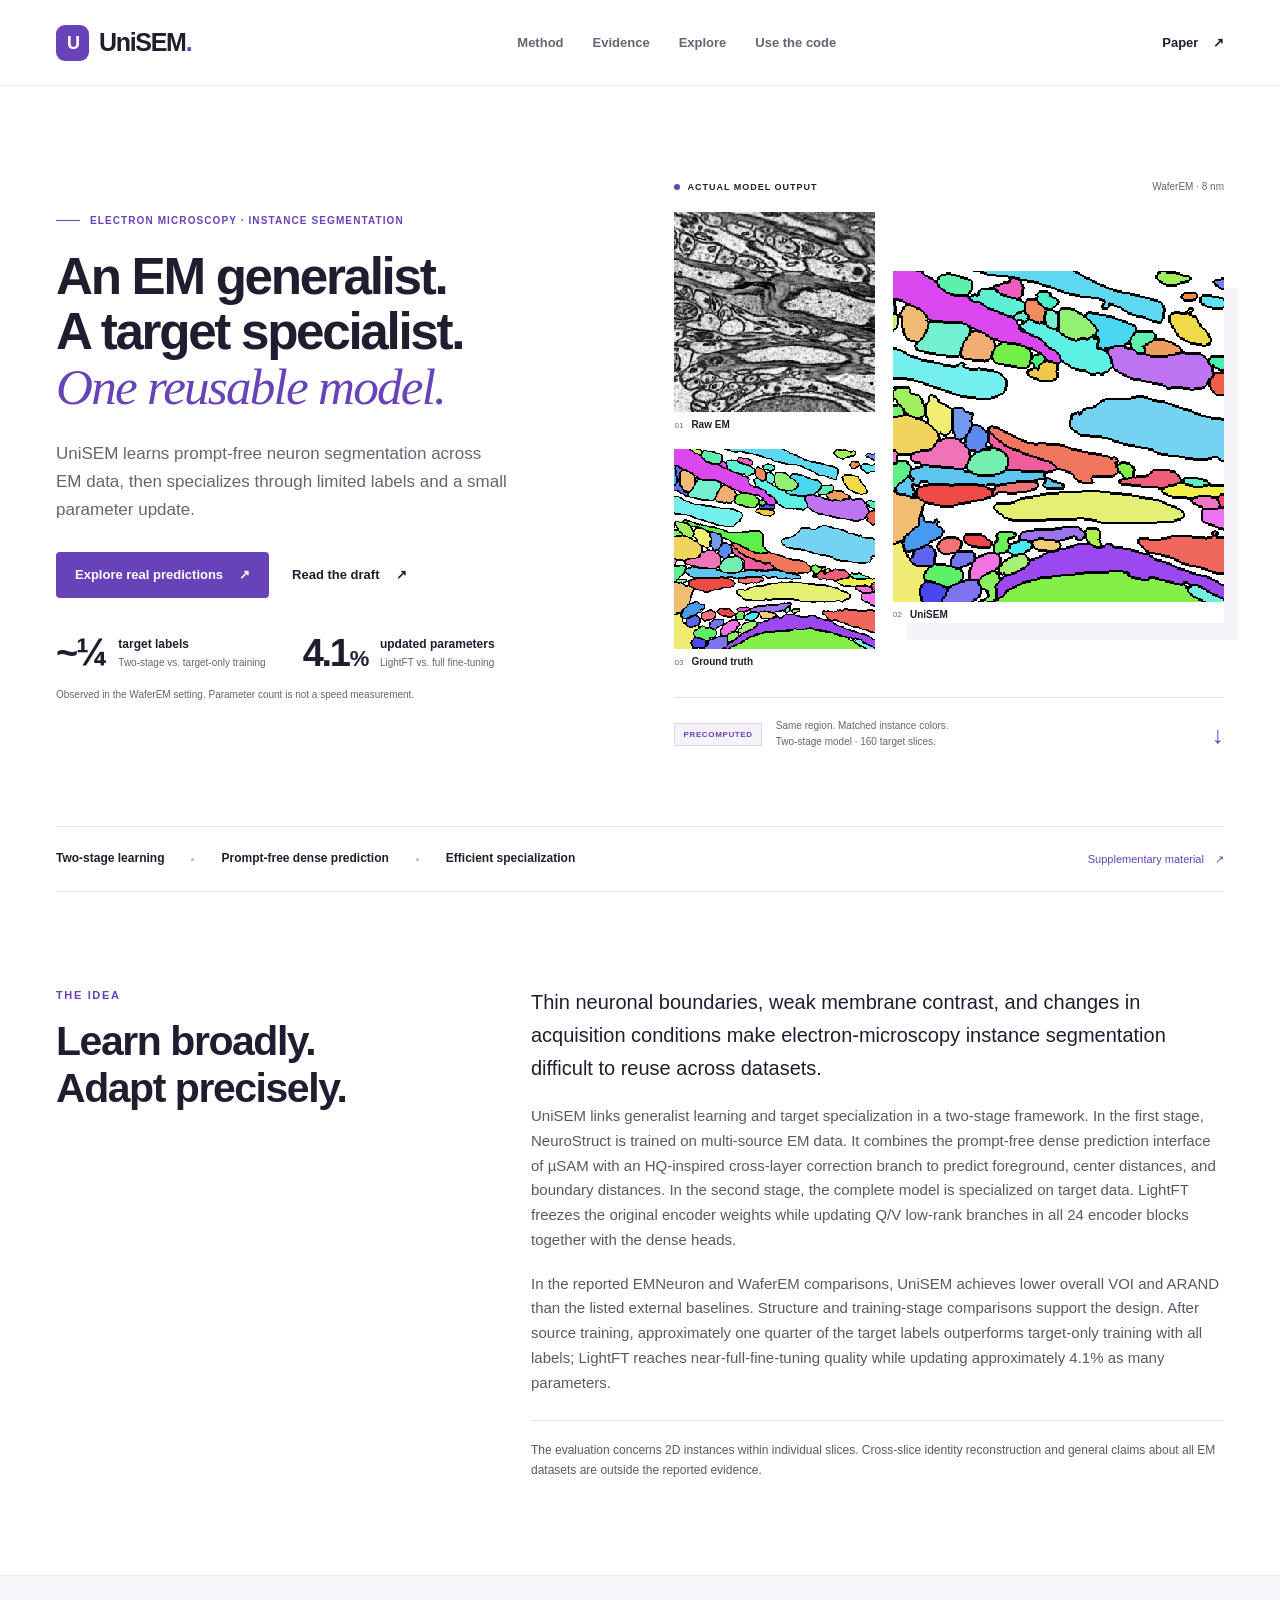
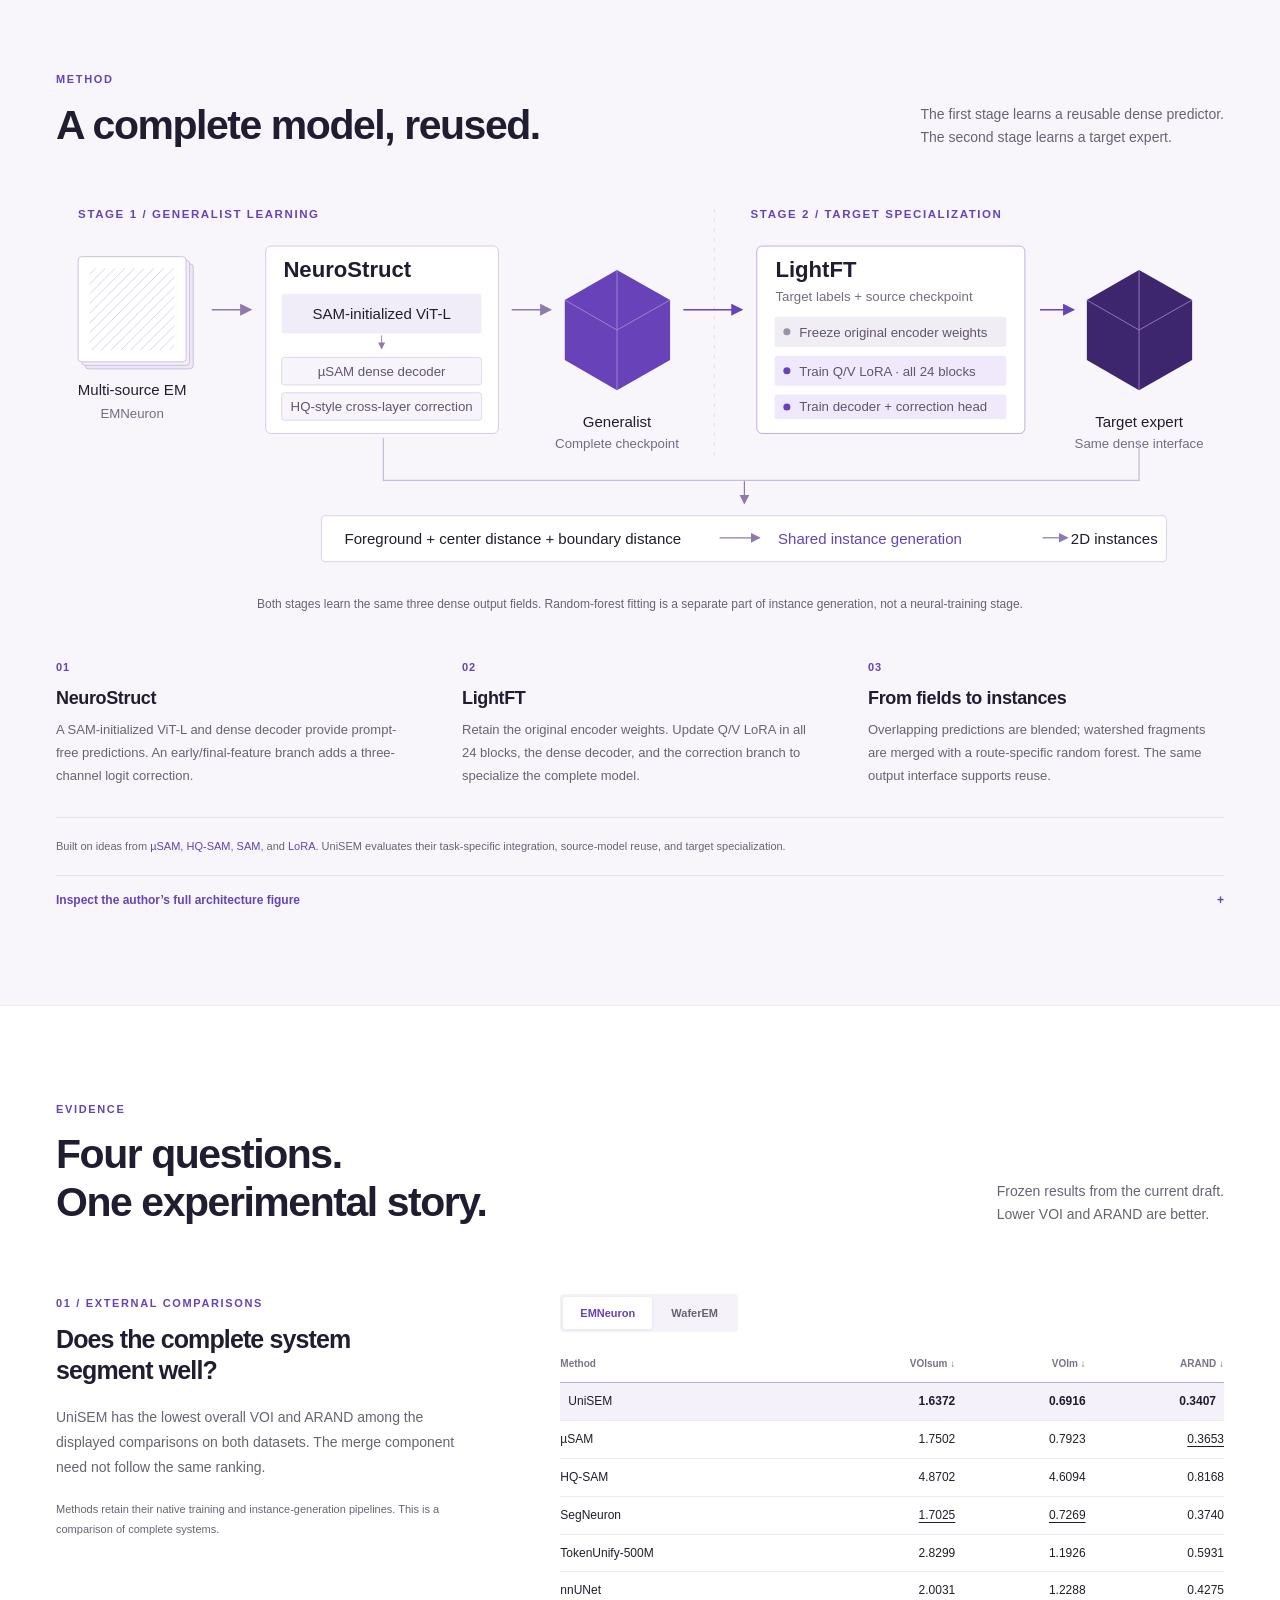
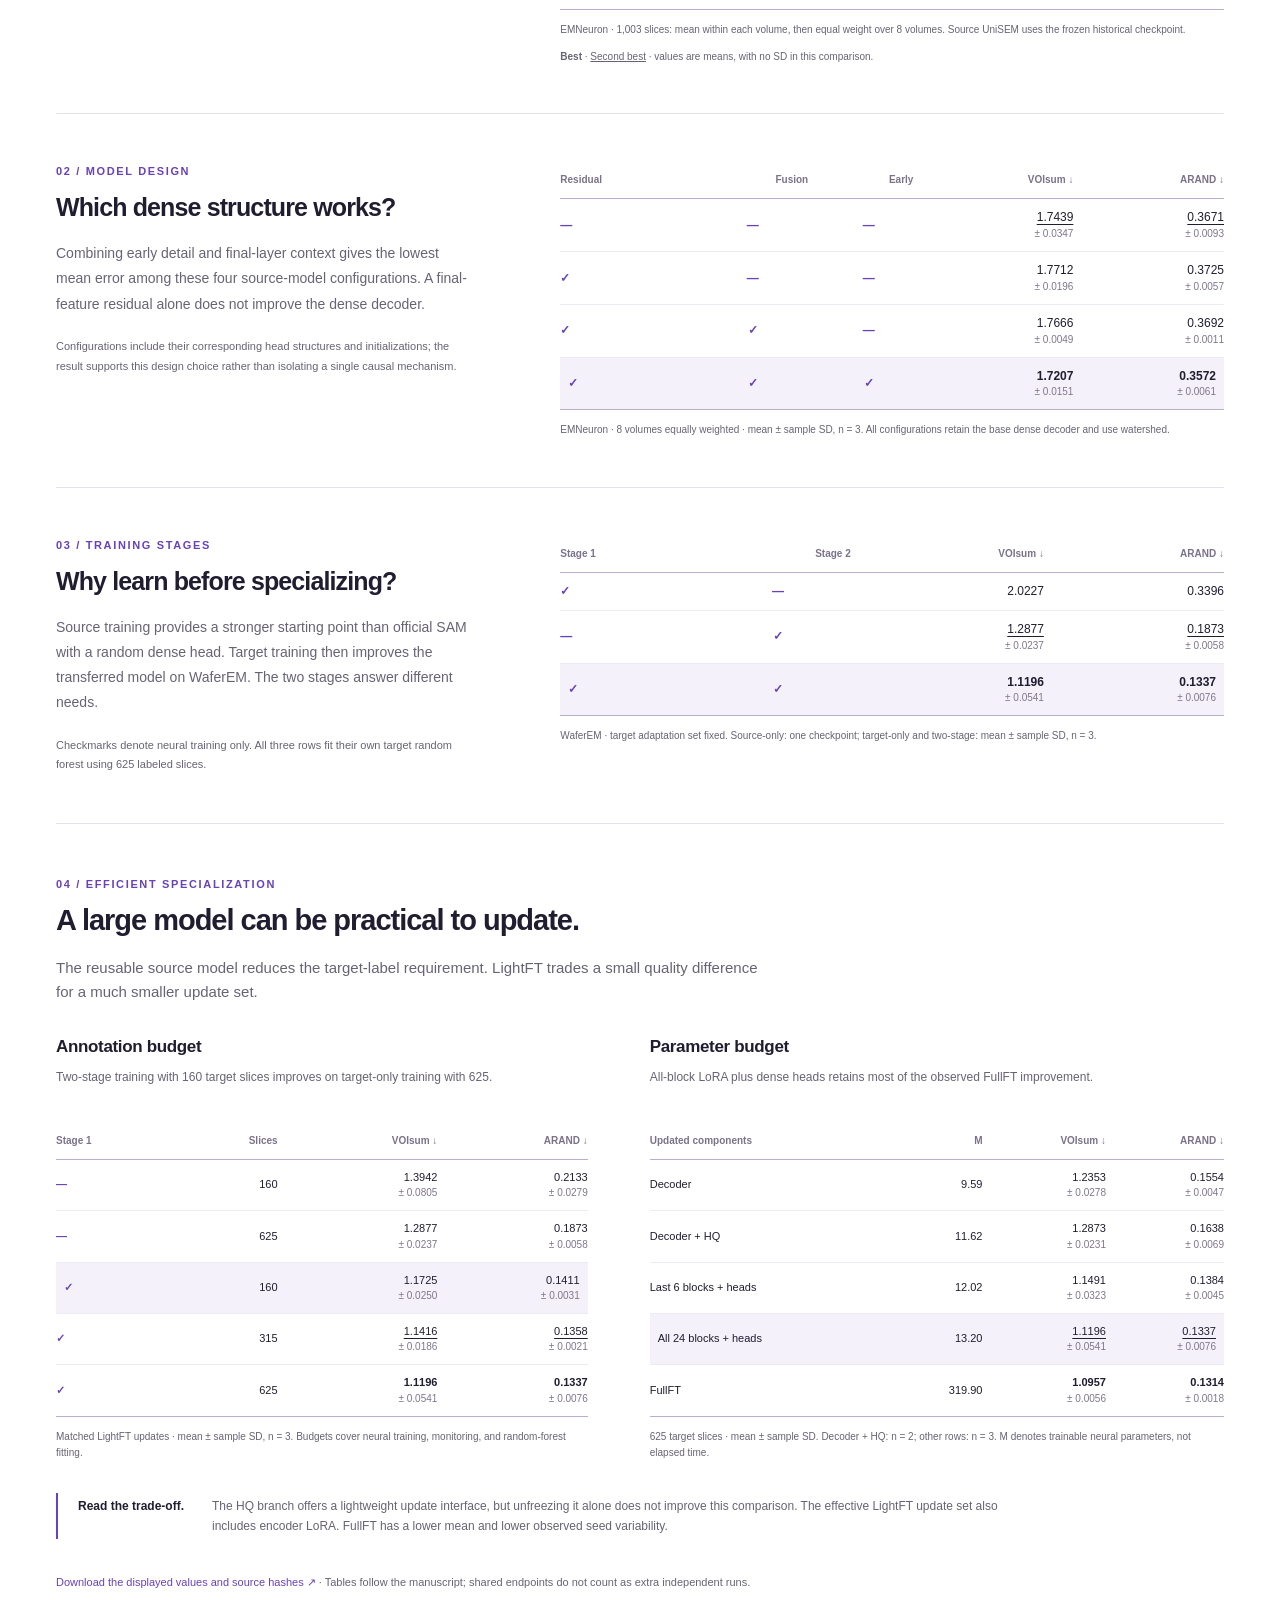
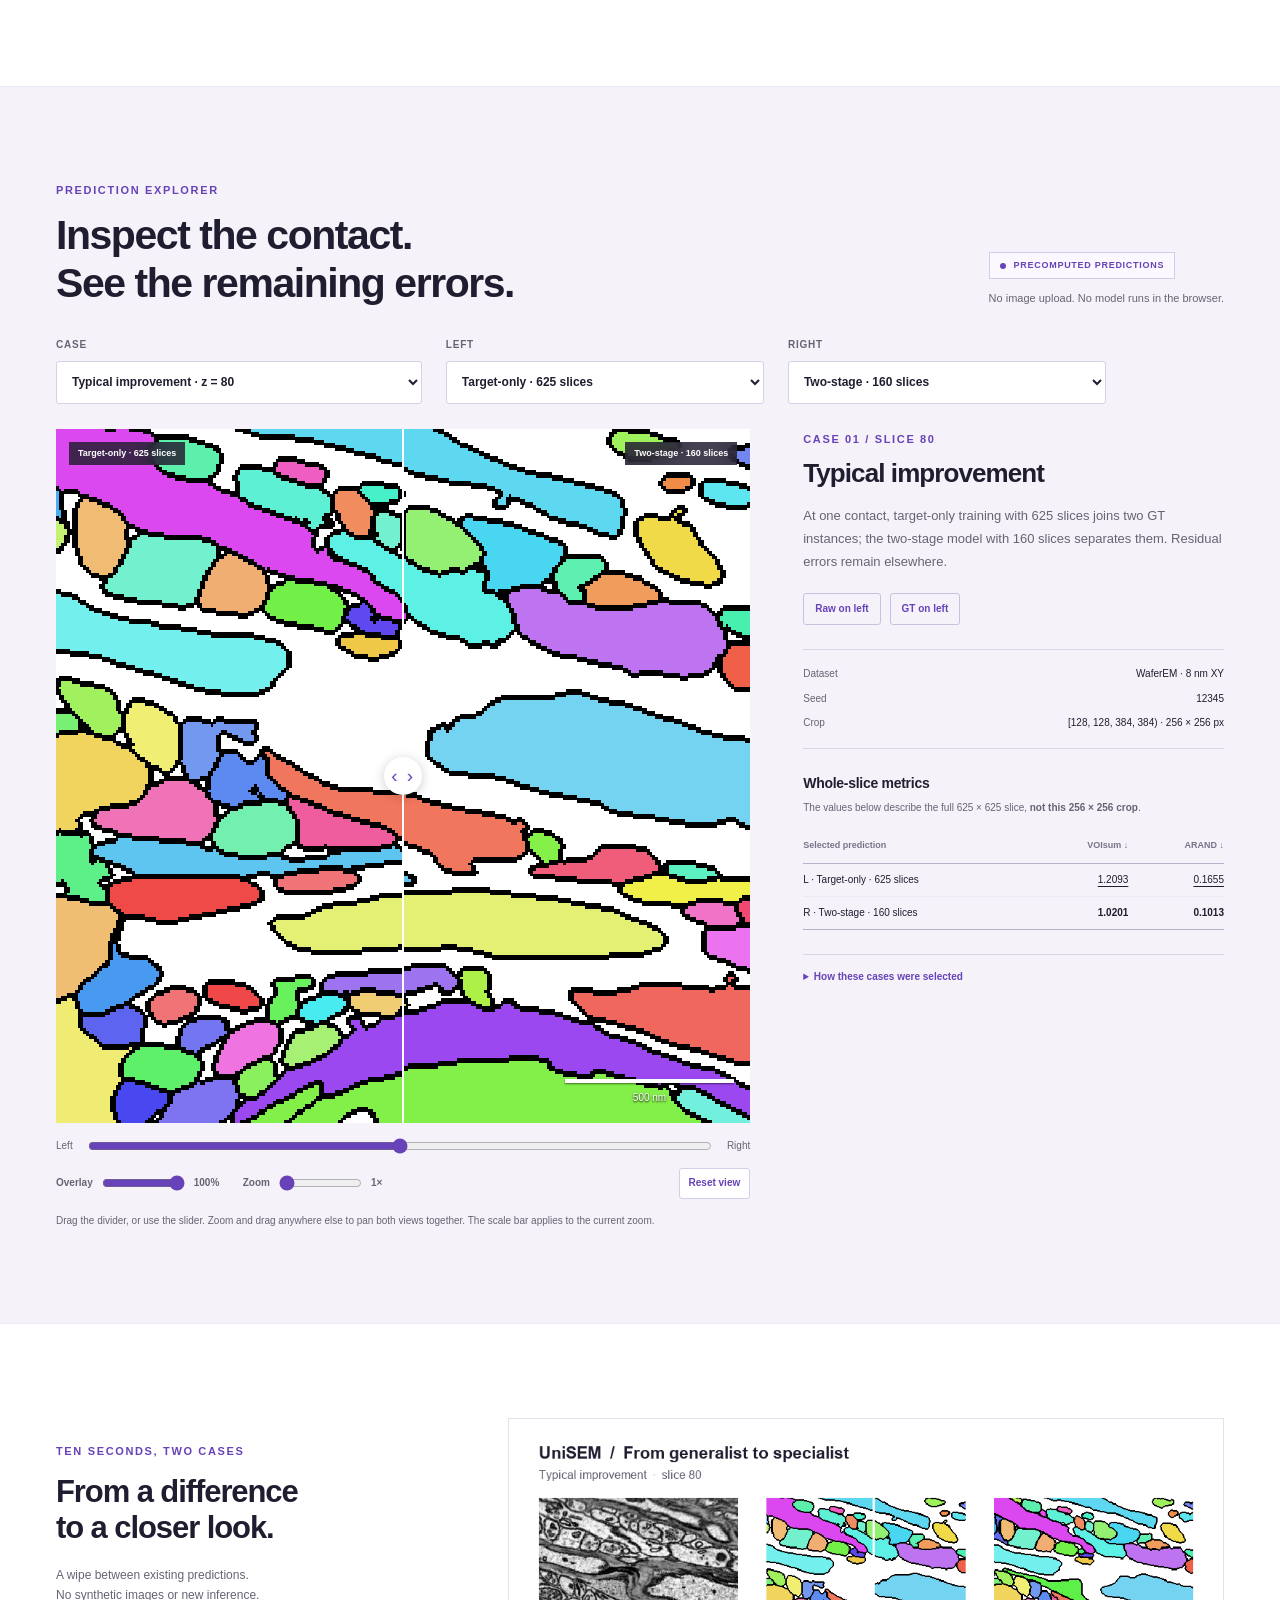
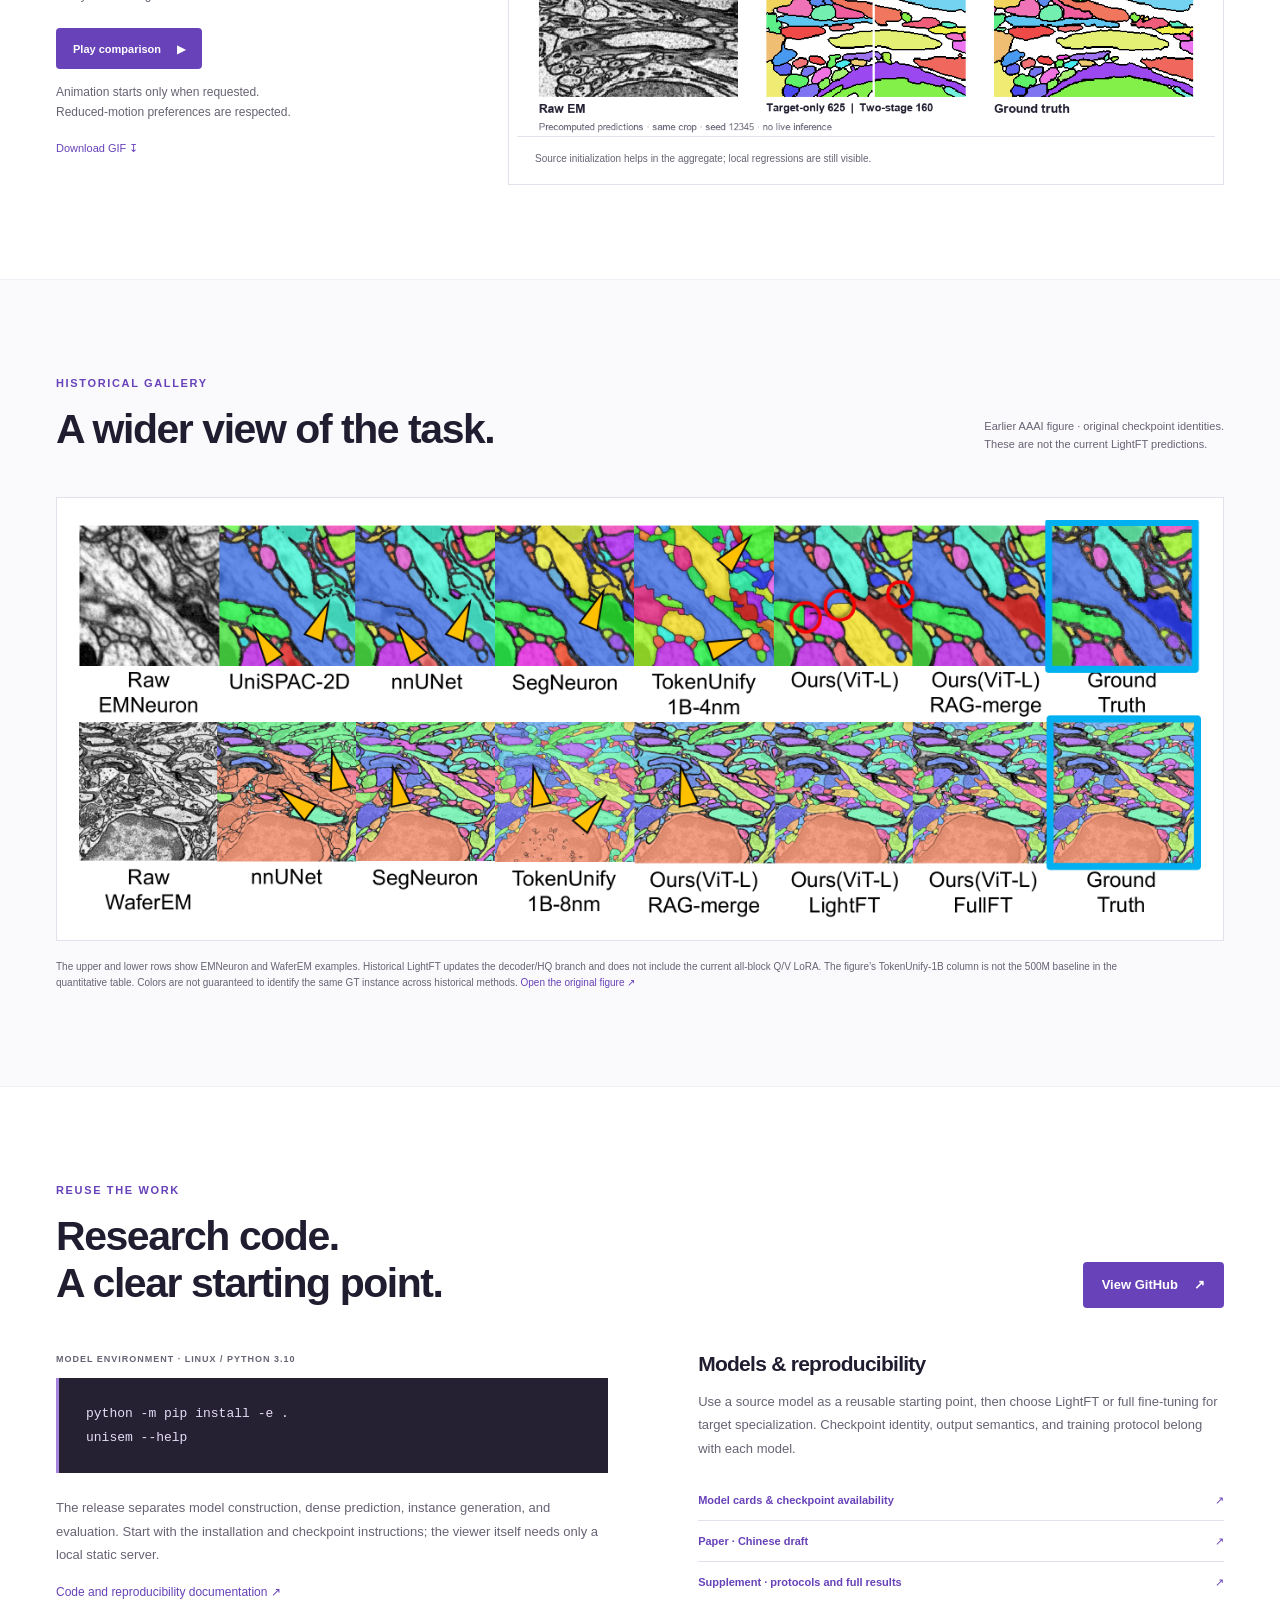
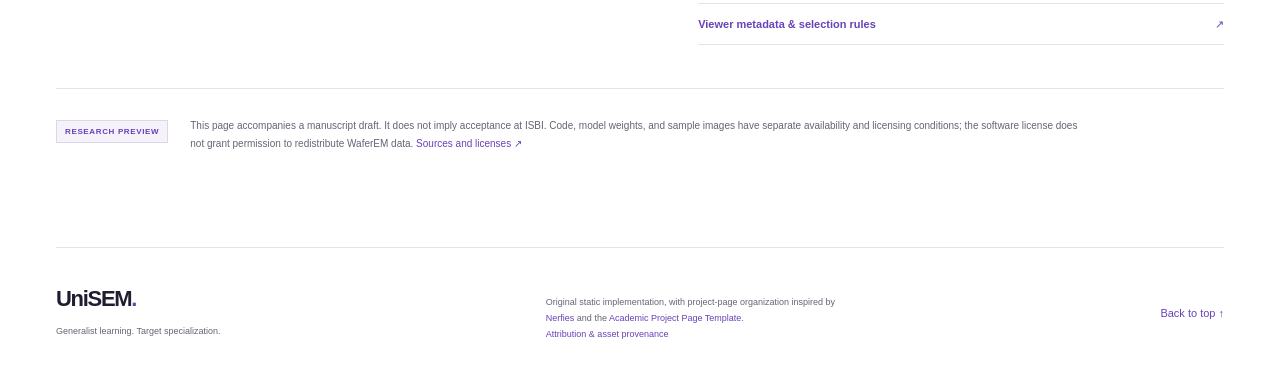
==== site/index.html @ 003d921b "Publish project links and add GitHub Pages deployment" ====
<!doctype html>
<html lang="en">
<head>
  <meta charset="utf-8">
  <meta name="viewport" content="width=device-width, initial-scale=1">
  <meta name="theme-color" content="#6742b8">
  <meta name="description" content="UniSEM connects a reusable electron-microscopy segmentation model with efficient target specialization through two-stage learning.">
  <title>UniSEM | Two-Stage Training and Efficient Specialization</title>
  <link rel="icon" href="assets/favicon.svg" type="image/svg+xml">
  <link rel="stylesheet" href="styles.css">
  <script src="app.js" defer></script>
</head>
<body>
  <a class="skip-link" href="#main">Skip to content</a>
  <header class="site-header">
    <a class="wordmark" href="#"><span class="brand-symbol" aria-hidden="true">U</span>UniSEM<span class="wordmark-dot">.</span></a>
    <nav aria-label="Main navigation">
      <a href="#method">Method</a><a href="#evidence">Evidence</a><a href="#explore">Explore</a><a href="#reuse">Use the code</a>
    </nav>
    <a class="header-paper" href="assets/paper.pdf">Paper <span aria-hidden="true">↗</span></a>
  </header>

  <main id="main">
    <section class="hero section-shell" aria-labelledby="hero-title">
      <div class="hero-copy">
        <p class="eyebrow"><span class="small-rule"></span> ELECTRON MICROSCOPY · INSTANCE SEGMENTATION</p>
        <h1 id="hero-title">An EM generalist.<br> A target specialist.<br> <em>One reusable model.</em></h1>
        <p class="hero-description">UniSEM learns prompt-free neuron segmentation across EM data, then specializes through limited labels and a small parameter update.</p>
        <div class="hero-actions"><a class="button primary" href="#explore">Explore real predictions <span aria-hidden="true">↗</span></a><a class="button text-button" href="assets/paper.pdf">Read the draft <span aria-hidden="true">↗</span></a></div>
        <div class="hero-facts">
          <div><strong>~¼</strong><span>target labels<small>Two-stage vs. target-only training</small></span></div>
          <div><strong>4.1<span>%</span></strong><span>updated parameters<small>LightFT vs. full fine-tuning</small></span></div>
        </div>
        <p class="hero-boundary">Observed in the WaferEM setting. Parameter count is not a speed measurement.</p>
      </div>
      <div class="hero-visual">
        <div class="visual-kicker"><span class="status-dot"></span> ACTUAL MODEL OUTPUT <span>WaferEM · 8 nm</span></div>
        <div class="em-triptych">
          <figure><img src="assets/crops/typical_improvement_z080_raw.png" alt="Electron-microscopy image of tightly packed neuronal processes" width="256" height="256"><figcaption><span>01</span> Raw EM</figcaption></figure>
          <figure class="feature-result"><img src="assets/crops/typical_improvement_z080_source160.png" alt="UniSEM two-stage segmentation of the same neuronal region" width="256" height="256"><figcaption><span>02</span> UniSEM</figcaption></figure>
          <figure><img src="assets/crops/typical_improvement_z080_gt.png" alt="Ground-truth instance segmentation of the same region" width="256" height="256"><figcaption><span>03</span> Ground truth</figcaption></figure>
        </div>
        <div class="visual-foot"><span class="pill">PRECOMPUTED</span><span>Same region. Matched instance colors.<br> Two-stage model · 160 target slices.</span><a href="#explore" aria-label="Open interactive comparison">↓</a></div>
      </div>
    </section>

    <div class="project-bar section-shell"><span>Two-stage learning</span><i aria-hidden="true"></i><span>Prompt-free dense prediction</span><i aria-hidden="true"></i><span>Efficient specialization</span><a href="assets/supplement.pdf">Supplementary material <span aria-hidden="true">↗</span></a></div>

    <section id="abstract" class="section-shell abstract-section section-space">
      <div class="section-margin"><p class="eyebrow">THE IDEA</p><h2>Learn broadly.<br> Adapt precisely.</h2></div>
      <div class="abstract-copy">
        <p class="lead">Thin neuronal boundaries, weak membrane contrast, and changes in acquisition conditions make electron-microscopy instance segmentation difficult to reuse across datasets.</p>
        <p>UniSEM links generalist learning and target specialization in a two-stage framework. In the first stage, NeuroStruct is trained on multi-source EM data. It combines the prompt-free dense prediction interface of µSAM with an HQ-inspired cross-layer correction branch to predict foreground, center distances, and boundary distances. In the second stage, the complete model is specialized on target data. LightFT freezes the original encoder weights while updating Q/V low-rank branches in all 24 encoder blocks together with the dense heads.</p>
        <p>In the reported EMNeuron and WaferEM comparisons, UniSEM achieves lower overall VOI and ARAND than the listed external baselines. Structure and training-stage comparisons support the design. After source training, approximately one quarter of the target labels outperforms target-only training with all labels; LightFT reaches near-full-fine-tuning quality while updating approximately 4.1% as many parameters.</p>
        <p class="fine-print">The evaluation concerns 2D instances within individual slices. Cross-slice identity reconstruction and general claims about all EM datasets are outside the reported evidence.</p>
      </div>
    </section>

    <section id="method" class="method-section section-space">
      <div class="section-shell">
        <div class="section-heading"><div><p class="eyebrow">METHOD</p><h2>A complete model, reused.</h2></div><p>The first stage learns a reusable dense predictor.<br> The second stage learns a target expert.</p></div>
        <figure class="method-figure"><img src="assets/method.svg" width="1320" height="440" alt="Two-stage UniSEM pipeline: source EM trains NeuroStruct into a reusable generalist; target labels and LightFT produce a specialist; dense fields are converted to instances through a shared workflow."><figcaption>Both stages learn the same three dense output fields. Random-forest fitting is a separate part of instance generation, not a neural-training stage.</figcaption></figure>
        <div class="method-explainer">
          <div><span class="method-number">01</span><h3>NeuroStruct</h3><p>A SAM-initialized ViT-L and dense decoder provide prompt-free predictions. An early/final-feature branch adds a three-channel logit correction.</p></div>
          <div><span class="method-number">02</span><h3>LightFT</h3><p>Retain the original encoder weights. Update Q/V LoRA in all 24 blocks, the dense decoder, and the correction branch to specialize the complete model.</p></div>
          <div><span class="method-number">03</span><h3>From fields to instances</h3><p>Overlapping predictions are blended; watershed fragments are merged with a route-specific random forest. The same output interface supports reuse.</p></div>
        </div>
        <p class="credit-line">Built on ideas from <a href="https://github.com/computational-cell-analytics/micro-sam">µSAM</a>, <a href="https://github.com/SysCV/sam-hq">HQ-SAM</a>, <a href="https://github.com/facebookresearch/segment-anything">SAM</a>, and <a href="https://arxiv.org/abs/2106.09685">LoRA</a>. UniSEM evaluates their task-specific integration, source-model reuse, and target specialization.</p>
        <details class="author-figure"><summary>Inspect the author’s full architecture figure <span aria-hidden="true">+</span></summary><a href="assets/author-overview.pdf"><img src="assets/author-overview.png" loading="lazy" alt="Full author-provided UniSEM architecture figure, available as a vector PDF"></a><p><a href="assets/author-overview.pdf">Open the original vector figure ↗</a></p></details>
      </div>
    </section>

    <section id="evidence" class="section-shell section-space evidence-section">
      <div class="section-heading"><div><p class="eyebrow">EVIDENCE</p><h2>Four questions.<br> One experimental story.</h2></div><p>Frozen results from the current draft.<br> Lower VOI and ARAND are better.</p></div>

      <article class="evidence-block">
        <div class="evidence-copy"><p class="eyebrow">01 / EXTERNAL COMPARISONS</p><h3>Does the complete system segment well?</h3><p>UniSEM has the lowest overall VOI and ARAND among the displayed comparisons on both datasets. The merge component need not follow the same ranking.</p><p class="fine-print">Methods retain their native training and instance-generation pipelines. This is a comparison of complete systems.</p></div>
        <div class="evidence-data"><div class="segmented-control" role="group" aria-label="Benchmark dataset"><button class="active" type="button" data-benchmark="emneuron" aria-pressed="true">EMNeuron</button><button type="button" data-benchmark="waferem" aria-pressed="false">WaferEM</button></div><div class="table-wrap" id="baseline-table"></div><p class="table-note" id="baseline-note"></p><p class="rank-key"><strong>Best</strong> · <u>Second best</u> · values are means, with no SD in this comparison.</p></div>
      </article>

      <article class="evidence-block">
        <div class="evidence-copy"><p class="eyebrow">02 / MODEL DESIGN</p><h3>Which dense structure works?</h3><p>Combining early detail and final-layer context gives the lowest mean error among these four source-model configurations. A final-feature residual alone does not improve the dense decoder.</p><p class="fine-print">Configurations include their corresponding head structures and initializations; the result supports this design choice rather than isolating a single causal mechanism.</p></div>
        <div class="evidence-data"><div class="table-wrap" id="structure-table"></div><p class="table-note">EMNeuron · 8 volumes equally weighted · mean ± sample SD, n = 3. All configurations retain the base dense decoder and use watershed.</p></div>
      </article>

      <article class="evidence-block">
        <div class="evidence-copy"><p class="eyebrow">03 / TRAINING STAGES</p><h3>Why learn before specializing?</h3><p>Source training provides a stronger starting point than official SAM with a random dense head. Target training then improves the transferred model on WaferEM. The two stages answer different needs.</p><p class="fine-print">Checkmarks denote neural training only. All three rows fit their own target random forest using 625 labeled slices.</p></div>
        <div class="evidence-data"><div class="table-wrap" id="stages-table"></div><p class="table-note">WaferEM · target adaptation set fixed. Source-only: one checkpoint; target-only and two-stage: mean ± sample SD, n = 3.</p></div>
      </article>

      <article class="efficiency-block">
        <div class="efficiency-heading"><p class="eyebrow">04 / EFFICIENT SPECIALIZATION</p><h3>A large model can be practical to update.</h3><p>The reusable source model reduces the target-label requirement. LightFT trades a small quality difference for a much smaller update set.</p></div>
        <div class="efficiency-grid"><div><h4>Annotation budget</h4><p class="panel-intro">Two-stage training with 160 target slices improves on target-only training with 625.</p><div class="table-wrap" id="annotation-table"></div><p class="table-note">Matched LightFT updates · mean ± sample SD, n = 3. Budgets cover neural training, monitoring, and random-forest fitting.</p></div><div><h4>Parameter budget</h4><p class="panel-intro">All-block LoRA plus dense heads retains most of the observed FullFT improvement.</p><div class="table-wrap" id="parameters-table"></div><p class="table-note">625 target slices · mean ± sample SD. Decoder + HQ: n = 2; other rows: n = 3. M denotes trainable neural parameters, not elapsed time.</p></div></div>
        <div class="evidence-interpretation"><strong>Read the trade-off.</strong><p>The HQ branch offers a lightweight update interface, but unfreezing it alone does not improve this comparison. The effective LightFT update set also includes encoder LoRA. FullFT has a lower mean and lower observed seed variability.</p></div>
      </article>
      <p class="source-link"><a href="data/results.json">Download the displayed values and source hashes ↗</a> · Tables follow the manuscript; shared endpoints do not count as extra independent runs.</p>
    </section>

    <section id="explore" class="explore-section section-space">
      <div class="section-shell">
        <div class="section-heading"><div><p class="eyebrow">PREDICTION EXPLORER</p><h2>Inspect the contact.<br> See the remaining errors.</h2></div><div><span class="precomputed-badge"><span class="status-dot"></span> PRECOMPUTED PREDICTIONS</span><p>No image upload. No model runs in the browser.</p></div></div>
        <div class="explorer-controls">
          <label class="case-control">Case<select id="case-select"><option value="typical_improvement">Typical improvement · z = 80</option><option value="minimum_improvement">Residual merge / regression · z = 27</option></select></label>
          <label>Left<select id="left-select"></select></label><label>Right<select id="right-select"></select></label>
        </div>
        <div class="explorer-layout">
          <div class="viewer-column">
            <div id="compare-viewport" class="compare-viewport" tabindex="0" aria-label="Synchronized prediction comparison. Drag the divider to compare; zoom and drag the image to inspect.">
              <div class="comparison-layer right-layer"><div class="image-world"><img class="raw-base" alt="Raw EM background" draggable="false" width="256" height="256"><img id="right-image" class="prediction-image" alt="Right selected prediction" draggable="false" width="256" height="256"></div></div>
              <div class="comparison-layer left-layer"><div class="image-world"><img class="raw-base" alt="Raw EM background" draggable="false" width="256" height="256"><img id="left-image" class="prediction-image" alt="Left selected prediction" draggable="false" width="256" height="256"></div></div>
              <div class="viewer-label left-label" id="left-label">Target-only · 625 slices</div><div class="viewer-label right-label" id="right-label">Two-stage · 160 slices</div>
              <button id="split-handle" class="split-handle" type="button" aria-label="Drag comparison divider"><span aria-hidden="true">‹ ›</span></button>
              <div class="scale-bar" id="scale-bar"><span></span><small>500 nm</small></div>
            </div>
            <label class="wipe-control"><span>Left</span><input id="wipe-range" type="range" min="0" max="100" value="50" aria-label="Comparison split position"><span>Right</span></label>
            <div class="view-controls"><label>Overlay <input id="opacity-range" type="range" min="0" max="100" value="100" aria-label="Prediction opacity"><output id="opacity-value">100%</output></label><label>Zoom <input id="zoom-range" type="range" min="1" max="6" step="0.25" value="1" aria-label="Synchronized zoom"><output id="zoom-value">1×</output></label><button class="quiet-button" type="button" id="reset-view">Reset view</button></div>
            <p class="viewer-help">Drag the divider, or use the slider. Zoom and drag anywhere else to pan both views together. The scale bar applies to the current zoom.</p>
          </div>
          <aside class="case-detail" aria-live="polite">
            <p class="eyebrow" id="case-kicker">CASE 01</p><h3 id="case-title">Typical improvement</h3><p id="case-description"></p>
            <div class="reference-buttons"><button type="button" data-left-reference="raw">Raw on left</button><button type="button" data-left-reference="gt">GT on left</button></div>
            <dl class="case-metadata"><div><dt>Dataset</dt><dd>WaferEM · 8 nm XY</dd></div><div><dt>Seed</dt><dd>12345</dd></div><div><dt>Crop</dt><dd id="crop-coordinates"></dd></div></dl>
            <h4>Whole-slice metrics</h4><p class="fine-print">The values below describe the full 625 × 625 slice, <strong>not this 256 × 256 crop</strong>.</p><div class="table-wrap compact-table" id="case-metrics"></div>
            <details><summary>How these cases were selected</summary><p id="selection-note"></p><p>Every panel uses the same crop. Prediction colors follow maximum full-slice GT overlap, while actual prediction boundaries remain visible. A merged prediction stays a single filled region.</p></details>
          </aside>
        </div>
        <noscript><p class="notice">The interactive controls require JavaScript. The real prediction examples remain available as images below and in the supplementary PDF.</p></noscript>
      </div>
    </section>

    <section class="section-shell film-section section-space">
      <div class="section-margin"><p class="eyebrow">TEN SECONDS, TWO CASES</p><h2>From a difference<br> to a closer look.</h2><p>A wipe between existing predictions.<br> No synthetic images or new inference.</p><button type="button" class="button primary" id="film-toggle" aria-pressed="false">Play comparison <span aria-hidden="true">▶</span></button><p class="fine-print">Animation starts only when requested.<br> Reduced-motion preferences are respected.</p><a class="subtle-link" href="assets/comparison.gif" download>Download GIF ↧</a></div>
      <figure class="film-figure"><img id="comparison-film" src="assets/comparison-poster.png" data-animation="assets/comparison.gif" data-poster="assets/comparison-poster.png" width="960" height="420" loading="lazy" alt="Animated comparison of raw EM, target-only 625-slice and two-stage 160-slice predictions, and ground truth for one improvement and one regression case"><figcaption>Source initialization helps in the aggregate; local regressions are still visible.</figcaption></figure>
    </section>

    <section class="historical-section section-space">
      <div class="section-shell"><div class="section-heading"><div><p class="eyebrow">HISTORICAL GALLERY</p><h2>A wider view of the task.</h2></div><p>Earlier AAAI figure · original checkpoint identities.<br> These are not the current LightFT predictions.</p></div><a class="historical-figure" href="assets/historical-aaai.pdf"><img src="assets/historical-aaai.png" loading="lazy" width="2600" height="1000" alt="Historical AAAI comparison across EMNeuron and WaferEM, retaining original method labels, yellow arrows, and red circles"></a><p class="fine-print">The upper and lower rows show EMNeuron and WaferEM examples. Historical LightFT updates the decoder/HQ branch and does not include the current all-block Q/V LoRA. The figure’s TokenUnify-1B column is not the 500M baseline in the quantitative table. Colors are not guaranteed to identify the same GT instance across historical methods. <a href="assets/historical-aaai.pdf">Open the original figure ↗</a></p></div>
    </section>

    <section id="reuse" class="section-shell section-space reuse-section">
      <div class="section-heading"><div><p class="eyebrow">REUSE THE WORK</p><h2>Research code.<br> A clear starting point.</h2></div><a class="button primary" href="https://github.com/oxidationreduction/UniSEM-ISBI">View GitHub <span aria-hidden="true">↗</span></a></div>
      <div class="reuse-grid"><div class="quickstart"><p class="code-label">MODEL ENVIRONMENT · LINUX / PYTHON 3.10</p><pre><code>python -m pip install -e .
unisem --help</code></pre><p>The release separates model construction, dense prediction, instance generation, and evaluation. Start with the installation and checkpoint instructions; the viewer itself needs only a local static server.</p><a href="downloads/unisem-source.zip">Code and reproducibility documentation ↗</a></div><div id="models" class="models-copy"><h3>Models &amp; reproducibility</h3><p>Use a source model as a reusable starting point, then choose LightFT or full fine-tuning for target specialization. Checkpoint identity, output semantics, and training protocol belong with each model.</p><a class="resource-row" href="models.html"><span>Model cards &amp; checkpoint availability</span><span aria-hidden="true">↗</span></a><a class="resource-row" href="assets/paper.pdf"><span>Paper · Chinese draft</span><span aria-hidden="true">↗</span></a><a class="resource-row" href="assets/supplement.pdf"><span>Supplement · protocols and full results</span><span aria-hidden="true">↗</span></a><a class="resource-row" href="assets/cases.json"><span>Viewer metadata &amp; selection rules</span><span aria-hidden="true">↗</span></a></div></div>
      <div class="release-note"><span class="pill">RESEARCH PREVIEW</span><p>This page accompanies a manuscript draft. It does not imply acceptance at ISBI. Code, model weights, and sample images have separate availability and licensing conditions; the software license does not grant permission to redistribute WaferEM data. <a href="licenses.html">Sources and licenses ↗</a></p></div>
    </section>
  </main>

  <footer class="site-footer section-shell"><div><a class="wordmark" href="#">UniSEM<span class="wordmark-dot">.</span></a><p>Generalist learning. Target specialization.</p></div><p>Original static implementation, with project-page organization inspired by<br> <a href="https://nerfies.github.io/">Nerfies</a> and the <a href="https://github.com/eliahuhorwitz/Academic-project-page-template">Academic Project Page Template</a>.<br> <a href="licenses.html">Attribution &amp; asset provenance</a></p><a href="#" class="back-top">Back to top ↑</a></footer>
</body>
</html>
---- site/styles.css ----
/* Original UniSEM presentation styles. No external fonts or CSS runtime. */
:root {
  --ink:#211d30;
  --muted:#686374;
  --purple:#6742b8;
  --purple-dark:#4a2e88;
  --lavender:#f5f2fa;
  --line:#e5e1ec;
  --paper:#fff;
  --max:1240px;
  --split:50%;
  --zoom:1;
  --pan-x:0px;
  --pan-y:0px
}
* {
  box-sizing:border-box
}
html {
  scroll-behavior:smooth;
  scroll-padding-top:95px
}
body {
  margin:0;
  background:var(--paper);
  color:var(--ink);
  font-family:Inter,"Segoe UI",Arial,sans-serif;
  font-size:16px;
  line-height:1.65;
  -webkit-font-smoothing:antialiased
}
a {
  color:var(--purple);
  text-decoration:none;
  text-underline-offset:4px
}
a:hover {
  text-decoration:underline
}
button,input,select {
  font:inherit
}
button,a,input,select,summary {
  -webkit-tap-highlight-color:transparent
}
button {
  cursor:pointer
}
button:disabled {
  cursor:wait
}
a:focus-visible,button:focus-visible,input:focus-visible,select:focus-visible,summary:focus-visible,[tabindex]:focus-visible {
  outline:3px solid #b097e4;
  outline-offset:5px
}
h1,h2,h3,h4,p,figure {
  margin:0
}
h1,h2,h3,h4 {
  line-height:1.16;
  letter-spacing:-.035em;
  font-weight:650
}
h2 {
  font-size:clamp(30px,3.2vw,43px)
}
h3 {
  font-size:25px
}
h4 {
  font-size:18px;
  letter-spacing:-.02em
}
p+p {
  margin-top:19px
}
img {
  max-width:100%;
  height:auto
}
button {
  border:0
}
input[type=range] {
  accent-color:var(--purple);
  cursor:ew-resize
}
.section-shell {
  max-width:var(--max);
  margin:auto;
  width:calc(100% - 112px)
}
.section-space {
  padding-top:94px;
  padding-bottom:94px
}
.eyebrow {
  font-size:11px;
  font-weight:750;
  letter-spacing:.15em;
  line-height:1.7;
  color:var(--purple)
}
.fine-print,.table-note {
  font-size:12px;
  line-height:1.65;
  color:var(--muted)
}
.fine-print strong {
  font-weight:650
}
.section-heading {
  display:flex;
  align-items:flex-end;
  justify-content:space-between;
  gap:40px;
  margin-bottom:44px
}
.section-heading .eyebrow {
  margin-bottom:13px
}
.section-heading>p,.section-heading>div>p:not(.eyebrow) {
  max-width:385px;
  font-size:14px;
  color:var(--muted);
  line-height:1.65
}
.section-margin h2 {
  margin:13px 0 20px
}
.section-margin>p:not(.eyebrow) {
  font-size:14px;
  color:var(--muted)
}
.skip-link {
  position:absolute;
  z-index:100;
  top:-70px;
  left:20px;
  background:var(--purple);
  color:white;
  padding:12px 18px
}
.skip-link:focus {
  top:10px
}
.site-header {
  height:86px;
  position:sticky;
  top:0;
  background:#ffffffee;
  backdrop-filter:blur(16px);
  z-index:20;
  display:flex;
  align-items:center;
  justify-content:space-between;
  gap:30px;
  padding:0 max(56px,calc((100vw - var(--max))/2));
  border-bottom:1px solid #eeeaf3
}
.wordmark {
  display:inline-flex;
  align-items:center;
  color:var(--ink);
  font-size:25px;
  font-weight:750;
  letter-spacing:-1.3px;
  line-height:1;
  white-space:nowrap
}
.wordmark:hover {
  text-decoration:none
}
.brand-symbol {
  background:var(--purple);
  color:white;
  font-size:18px;
  border-radius:9px;
  padding:9px 11px;
  margin-right:10px;
  letter-spacing:-2px
}
.wordmark-dot {
  color:var(--purple)
}
.site-header nav {
  display:flex;
  gap:29px
}
.site-header nav a {
  font-size:13px;
  color:var(--muted);
  font-weight:550
}
.header-paper {
  font-size:13px;
  font-weight:650;
  color:var(--ink)
}
.header-paper span {
  margin-left:11px
}
.hero {
  display:grid;
  grid-template-columns:1.02fr 1fr;
  gap:58px;
  align-items:center;
  min-height:680px;
  padding-top:75px;
  padding-bottom:72px
}
.hero .eyebrow {
  font-size:10px;
  letter-spacing:.11em;
  display:flex;
  align-items:center;
  gap:10px;
  white-space:nowrap
}
.small-rule {
  width:24px;
  height:1px;
  background:var(--purple)
}
.hero h1 {
  font-size:clamp(38px,4vw,56px);
  line-height:1.08;
  letter-spacing:-.045em;
  margin-top:20px;
  font-weight:680
}
.hero h1 em {
  font-family:Georgia,"Times New Roman",serif;
  font-weight:450;
  color:var(--purple);
  letter-spacing:-.035em
}
.hero-description {
  color:var(--muted);
  font-size:17px;
  max-width:455px;
  line-height:1.65;
  margin-top:25px
}
.hero-actions {
  display:flex;
  align-items:center;
  gap:23px;
  margin-top:28px
}
.button {
  display:inline-flex;
  align-items:center;
  justify-content:center;
  gap:16px;
  padding:12px 19px;
  font-size:13px;
  font-weight:650;
  line-height:1.5;
  min-height:46px;
  border-radius:4px;
  text-decoration:none;
  transition:background .15s ease,color .15s ease
}
.button:hover {
  text-decoration:none
}
.primary {
  background:var(--purple);
  color:#fff
}
.primary:hover {
  background:var(--purple-dark)
}
.text-button {
  padding:10px 0;
  color:var(--ink)
}
.hero-facts {
  margin-top:36px;
  display:flex;
  gap:37px
}
.hero-facts>div {
  display:flex;
  gap:13px;
  align-items:center
}
.hero-facts strong {
  font-size:38px;
  letter-spacing:-.06em;
  font-weight:650;
  line-height:1
}
.hero-facts strong span {
  font-size:22px;
  margin-left:1px
}
.hero-facts>div>span {
  font-size:12px;
  line-height:1.5;
  font-weight:650
}
.hero-facts small {
  display:block;
  font-size:10px;
  font-weight:400;
  color:var(--muted);
  line-height:1.5;
  margin-top:2px;
  max-width:165px
}
.hero-boundary {
  font-size:10px;
  color:var(--muted);
  margin-top:15px;
  max-width:480px
}
.hero-visual {
  margin-top:18px;
  min-width:0
}
.visual-kicker {
  font-size:9px;
  font-weight:700;
  letter-spacing:.11em;
  display:flex;
  align-items:center;
  gap:7px;
  margin-bottom:16px;
  color:var(--ink)
}
.status-dot {
  display:inline-block;
  width:6px;
  height:6px;
  border-radius:50%;
  background:var(--purple);
  flex-shrink:0
}
.visual-kicker>span:last-child {
  font-size:10px;
  font-weight:400;
  letter-spacing:0;
  margin-left:auto;
  color:var(--muted)
}
.em-triptych {
  display:grid;
  grid-template-columns:1fr 1.65fr;
  grid-template-rows:1fr 1fr;
  gap:15px 18px;
  align-items:center
}
.em-triptych figure {
  min-width:0;
  overflow:hidden
}
.em-triptych img {
  width:100%;
  display:block;
  aspect-ratio:1;
  object-fit:contain;
  image-rendering:pixelated
}
.em-triptych figure:first-child {
  grid-column:1;
  grid-row:1
}
.em-triptych figure:last-child {
  grid-column:1;
  grid-row:2
}
.em-triptych figure.feature-result {
  grid-column:2;
  grid-row:1/3;
  box-shadow:14px 17px 0 var(--lavender);
  transform:translateY(6px)
}
.em-triptych figcaption {
  font-size:10px;
  font-weight:600;
  padding-top:5px;
  display:flex;
  align-items:center;
  gap:8px
}
.em-triptych figcaption span {
  font-size:8px;
  font-weight:500;
  color:var(--muted)
}
.visual-foot {
  display:flex;
  gap:14px;
  align-items:center;
  margin-top:26px;
  padding-top:17px;
  border-top:1px solid var(--line)
}
.visual-foot>span:not(.pill) {
  font-size:10px;
  color:var(--muted);
  line-height:1.6
}
.visual-foot>a {
  margin-left:auto;
  font-size:24px
}
.pill {
  display:inline-block;
  font-size:8px;
  font-weight:750;
  letter-spacing:.08em;
  line-height:1.2;
  background:var(--lavender);
  color:var(--purple);
  border:1px solid #ded5ed;
  padding:6px 8px;
  white-space:nowrap
}
.project-bar {
  border-top:1px solid var(--line);
  border-bottom:1px solid var(--line);
  padding:22px 0;
  display:flex;
  gap:27px;
  align-items:center;
  font-size:12px;
  font-weight:550
}
.project-bar i {
  width:3px;
  height:3px;
  border-radius:50%;
  background:#bdb3cc
}
.project-bar a {
  margin-left:auto;
  font-size:11px;
  font-weight:500
}
.project-bar a span {
  margin-left:8px
}
.abstract-section {
  display:grid;
  grid-template-columns:1fr 1.8fr;
  gap:90px
}
.abstract-copy p {
  font-size:15px;
  color:#5c5668
}
.abstract-copy p.lead {
  font-size:20px;
  line-height:1.65;
  color:var(--ink);
  font-weight:450;
  margin-top:0
}
.abstract-copy .fine-print {
  font-size:12px;
  margin-top:25px;
  padding-top:20px;
  border-top:1px solid var(--line)
}
.method-section {
  background:#f8f6fb;
  border-top:1px solid #f0ecf6;
  border-bottom:1px solid #f0ecf6
}
.method-figure img {
  display:block;
  width:100%;
  height:auto
}
.method-figure figcaption {
  font-size:12px;
  text-align:center;
  color:var(--muted);
  margin-top:13px
}
.method-explainer {
  display:grid;
  grid-template-columns:repeat(3,1fr);
  gap:50px;
  margin-top:38px
}
.method-number {
  color:var(--purple);
  font-size:11px;
  font-weight:750;
  letter-spacing:.08em
}
.method-explainer h3 {
  font-size:18px;
  margin:8px 0 11px;
  letter-spacing:-.02em
}
.method-explainer p {
  font-size:13px;
  line-height:1.75;
  color:var(--muted)
}
.credit-line {
  font-size:11px;
  color:var(--muted);
  margin-top:29px;
  border-top:1px solid #e5dfef;
  padding-top:19px
}
.author-figure {
  margin-top:20px;
  border-top:1px solid var(--line);
  padding-top:15px
}
.author-figure summary {
  display:flex;
  justify-content:space-between;
  font-size:12px;
  font-weight:650;
  cursor:pointer;
  color:var(--purple)
}
.author-figure summary::marker {
  content:""
}
.author-figure img {
  margin-top:24px;
  display:block;
  width:100%;
  background:white
}
.author-figure p {
  font-size:11px;
  text-align:right;
  margin-top:10px
}
.author-figure[open] summary span {
  transform:rotate(45deg)
}
.evidence-section>.section-heading {
  margin-bottom:20px
}
.evidence-block {
  display:grid;
  grid-template-columns:.95fr 1.5fr;
  gap:84px;
  padding:48px 0;
  border-bottom:1px solid var(--line)
}
.evidence-copy h3 {
  font-size:25px;
  margin:11px 0 18px;
  line-height:1.25;
  max-width:350px
}
.evidence-copy p:not(.eyebrow) {
  font-size:14px;
  color:var(--muted);
  line-height:1.8
}
.evidence-copy p.fine-print {
  font-size:11px;
  padding-top:1px
}
.evidence-data {
  min-width:0
}
.segmented-control {
  display:inline-flex;
  background:var(--lavender);
  padding:3px;
  gap:2px;
  border-radius:4px;
  margin-bottom:14px
}
.segmented-control button {
  font-size:11px;
  padding:7px 17px;
  background:transparent;
  color:var(--muted);
  font-weight:650;
  border-radius:3px
}
.segmented-control button.active {
  background:white;
  color:var(--purple);
  box-shadow:0 1px 5px #27194512
}
.table-wrap {
  overflow-x:auto;
  overscroll-behavior-x:contain
}
table {
  width:100%;
  border-collapse:collapse;
  text-align:right;
  font-size:12px;
  font-variant-numeric:tabular-nums;
  line-height:1.4
}
th {
  font-size:10px;
  color:#7b728a;
  font-weight:650;
  padding:11px 8px;
  border-bottom:1px solid #b9aecb;
  white-space:nowrap
}
td {
  padding:10px 8px;
  border-bottom:1px solid #eeeaf3;
  white-space:nowrap
}
th:first-child,td:first-child {
  text-align:left;
  padding-left:0
}
th:last-child,td:last-child {
  padding-right:0
}
tbody tr:last-child td {
  border-bottom:1px solid #b9aecb
}
.highlight-row td {
  background:#f5f1fb
}
.highlight-row td:first-child {
  padding-left:8px
}
.highlight-row td:last-child {
  padding-right:8px
}
table strong {
  font-weight:750;
  color:var(--ink)
}
table u {
  text-underline-offset:3px;
  text-decoration-thickness:1px
}
td .sd {
  font-size:10px;
  color:#80768c;
  display:block;
  margin-top:1px
}
.check-cell {
  color:var(--purple);
  text-align:center;
  font-weight:700
}
.table-note {
  font-size:10px;
  margin-top:12px
}
.rank-key {
  font-size:10px;
  color:var(--muted);
  margin-top:10px
}
.efficiency-block {
  padding-top:51px
}
.efficiency-heading {
  max-width:720px
}
.efficiency-heading h3 {
  font-size:29px;
  margin:10px 0 18px
}
.efficiency-heading>p:last-child {
  font-size:15px;
  color:var(--muted)
}
.efficiency-grid {
  display:grid;
  grid-template-columns:1fr 1.08fr;
  gap:62px;
  margin-top:32px
}
.efficiency-grid h4 {
  font-size:17px;
  margin-bottom:11px
}
.efficiency-grid .panel-intro {
  font-size:12px;
  color:var(--muted);
  min-height:40px;
  margin-bottom:15px;
  max-width:460px
}
.efficiency-grid table {
  font-size:11px
}
.evidence-interpretation {
  display:flex;
  align-items:baseline;
  gap:28px;
  margin-top:31px;
  border-left:2px solid var(--purple);
  padding:3px 0 3px 20px
}
.evidence-interpretation strong {
  font-size:12px;
  white-space:nowrap
}
.evidence-interpretation p {
  font-size:12px;
  color:var(--muted);
  line-height:1.7;
  max-width:830px
}
.source-link {
  font-size:11px;
  color:var(--muted);
  margin-top:34px
}
.explore-section {
  background:#f5f2f9;
  border-top:1px solid #eee7f7;
  border-bottom:1px solid #eee7f7
}
.explore-section .section-heading {
  margin-bottom:30px
}
.precomputed-badge {
  display:inline-flex;
  align-items:center;
  gap:8px;
  border:1px solid #d7c9eb;
  background:#fbf9ff;
  padding:7px 10px;
  font-size:9px;
  line-height:1.2;
  letter-spacing:.08em;
  font-weight:700;
  color:var(--purple);
  margin-bottom:10px
}
.explore-section .section-heading>div>p:not(.eyebrow) {
  font-size:11px
}
.explorer-controls {
  display:grid;
  grid-template-columns:1.15fr 1fr 1fr;
  gap:24px;
  margin-bottom:25px;
  max-width:1050px
}
.explorer-controls label {
  font-size:10px;
  text-transform:uppercase;
  letter-spacing:.08em;
  font-weight:650;
  color:var(--muted)
}
select {
  display:block;
  margin-top:7px;
  width:100%;
  min-height:43px;
  padding:9px 32px 9px 11px;
  font-size:12px;
  border:1px solid #d8d0e4;
  border-radius:3px;
  background:white;
  color:var(--ink);
  font-weight:550
}
.explorer-layout {
  display:grid;
  grid-template-columns:minmax(0,1.65fr) minmax(280px,1fr);
  gap:53px
}
.viewer-column {
  min-width:0
}
.compare-viewport {
  position:relative;
  width:100%;
  aspect-ratio:1;
  overflow:hidden;
  background:#312b3a;
  touch-action:pan-y;
  user-select:none;
  cursor:grab
}
.compare-viewport.dragging {
  cursor:grabbing
}
.compare-viewport.zoomed {
  touch-action:none
}
.comparison-layer {
  position:absolute;
  inset:0;
  overflow:hidden
}
.image-world {
  position:absolute;
  inset:0;
  transform:translate(var(--pan-x),var(--pan-y)) scale(var(--zoom));
  transform-origin:center;
  will-change:transform
}
.image-world img {
  position:absolute;
  inset:0;
  display:block;
  width:100%;
  height:100%;
  object-fit:contain;
  image-rendering:pixelated;
  pointer-events:none
}
.left-layer {
  clip-path:inset(0 calc(100% - var(--split)) 0 0)
}
.viewer-label {
  position:absolute;
  z-index:2;
  top:13px;
  font-size:9px;
  font-weight:650;
  line-height:1.3;
  max-width:45%;
  color:white;
  background:#251f33d9;
  padding:6px 9px;
  backdrop-filter:blur(8px);
  pointer-events:none
}
.left-label {
  left:13px
}
.right-label {
  right:13px;
  text-align:right
}
.split-handle {
  touch-action:none;
  position:absolute;
  z-index:3;
  left:var(--split);
  top:0;
  bottom:0;
  width:2px;
  transform:translateX(-1px);
  padding:0;
  background:white;
  cursor:ew-resize
}
.split-handle:before {
  content:"";
  position:absolute;
  left:-18px;
  right:-18px;
  top:0;
  bottom:0
}
.split-handle span {
  position:absolute;
  top:50%;
  left:50%;
  transform:translate(-50%,-50%);
  background:white;
  color:var(--purple);
  width:38px;
  height:38px;
  display:flex;
  align-items:center;
  justify-content:center;
  border-radius:50%;
  font-size:19px;
  letter-spacing:2px;
  box-shadow:0 2px 12px #0003
}
.scale-bar {
  position:absolute;
  z-index:2;
  bottom:14px;
  right:16px;
  color:white;
  text-shadow:0 1px 2px black;
  text-align:center;
  pointer-events:none
}
.scale-bar>span {
  height:4px;
  background:white;
  box-shadow:0 1px 2px #0008;
  display:block;
  width:60px
}
.scale-bar small {
  font-size:10px
}
.wipe-control {
  display:flex;
  align-items:center;
  gap:13px;
  font-size:10px;
  color:var(--muted);
  margin-top:13px
}
.wipe-control input {
  min-width:0;
  flex:1
}
.view-controls {
  display:flex;
  align-items:center;
  gap:19px;
  margin-top:12px;
  flex-wrap:wrap
}
.view-controls label {
  display:flex;
  align-items:center;
  gap:7px;
  font-size:10px;
  font-weight:550;
  color:var(--muted)
}
.view-controls input {
  width:83px
}
.view-controls output {
  font-size:10px;
  min-width:30px;
  font-variant-numeric:tabular-nums
}
.quiet-button {
  font-size:10px;
  font-weight:600;
  color:var(--purple);
  padding:6px 9px;
  background:white;
  border:1px solid #d8cde9;
  border-radius:3px;
  margin-left:auto
}
.viewer-help {
  font-size:10px;
  color:var(--muted);
  margin-top:13px;
  line-height:1.7;
  max-width:600px
}
.case-detail {
  padding-top:1px
}
.case-detail h3 {
  font-size:26px;
  margin:10px 0 15px
}
.case-detail>p:not(.eyebrow) {
  font-size:13px;
  color:var(--muted);
  line-height:1.8
}
.reference-buttons {
  display:flex;
  gap:9px;
  margin-top:19px
}
.reference-buttons button {
  border:1px solid #cdbfdf;
  padding:7px 11px;
  font-size:10px;
  background:transparent;
  border-radius:3px;
  color:var(--purple);
  font-weight:650
}
.reference-buttons button:hover {
  background:#eae2f5
}
.case-metadata {
  margin:24px 0 26px;
  border-top:1px solid #ded5e9;
  border-bottom:1px solid #ded5e9;
  padding:12px 0
}
.case-metadata>div {
  display:flex;
  justify-content:space-between;
  gap:20px;
  font-size:10px;
  padding:4px 0
}
.case-metadata dt {
  color:var(--muted)
}
.case-metadata dd {
  margin:0;
  text-align:right;
  font-variant-numeric:tabular-nums
}
.case-detail h4 {
  font-size:14px;
  margin-bottom:8px
}
.case-detail>p.fine-print {
  font-size:10px;
  line-height:1.7;
  margin-bottom:12px
}
.compact-table table {
  font-size:10px
}
.compact-table th {
  font-size:9px
}
.compact-table td {
  padding-top:9px;
  padding-bottom:9px;
  white-space:normal;
  max-width:140px
}
.compact-table td:not(:first-child) {
  white-space:nowrap
}
.case-detail details {
  margin-top:24px;
  font-size:10px;
  color:var(--muted);
  border-top:1px solid #ded5e9;
  padding-top:14px
}
.case-detail details summary {
  font-size:10px;
  font-weight:600;
  color:var(--purple);
  cursor:pointer
}
.case-detail details p {
  margin-top:12px;
  line-height:1.7
}
.notice {
  font-size:12px;
  color:var(--purple);
  padding:16px;
  background:#fff
}
.film-section {
  display:grid;
  grid-template-columns:1fr 1.85fr;
  gap:65px;
  align-items:center
}
.film-section .section-margin h2 {
  font-size:31px
}
.film-section .section-margin>p:not(.eyebrow) {
  font-size:12px
}
.film-section .button {
  margin-top:23px;
  font-size:11px;
  padding:11px 17px;
  min-height:41px
}
.film-section .section-margin .fine-print {
  font-size:10px;
  margin-top:14px
}
.subtle-link {
  display:inline-block;
  font-size:11px;
  margin-top:16px
}
.film-figure {
  border:1px solid var(--line);
  padding:12px 8px;
  background:white
}
.film-figure img {
  width:100%;
  height:auto;
  display:block
}
.film-figure figcaption {
  font-size:10px;
  color:var(--muted);
  padding:13px 18px 5px;
  border-top:1px solid var(--line);
  line-height:1.7
}
.historical-section {
  background:#faf9fc;
  border-top:1px solid #f0edf5;
  border-bottom:1px solid #f0edf5
}
.historical-section .section-heading p:not(.eyebrow) {
  font-size:11px
}
.historical-figure {
  display:block;
  overflow:auto;
  background:#fff;
  border:1px solid var(--line);
  padding:22px
}
.historical-figure img {
  width:100%;
  height:auto;
  display:block
}
.historical-section .fine-print {
  font-size:10px;
  margin-top:18px;
  max-width:1100px
}
.reuse-grid {
  display:grid;
  grid-template-columns:1.05fr 1fr;
  gap:90px
}
.code-label {
  font-size:9px;
  letter-spacing:.11em;
  font-weight:700;
  color:var(--muted);
  margin-bottom:12px
}
.quickstart pre {
  background:#252032;
  color:#e6ddf8;
  border-left:3px solid #a483dc;
  padding:24px 27px;
  font-size:13px;
  line-height:1.8;
  overflow:auto;
  margin:0 0 23px;
  tab-size:2
}
.quickstart>p:not(.code-label) {
  font-size:13px;
  color:var(--muted);
  line-height:1.8
}
.quickstart>a {
  font-size:12px;
  display:inline-block;
  margin-top:17px
}
.models-copy h3 {
  font-size:21px;
  margin-bottom:14px
}
.models-copy>p {
  font-size:13px;
  color:var(--muted);
  margin-bottom:20px;
  line-height:1.8
}
.resource-row {
  display:flex;
  justify-content:space-between;
  gap:20px;
  padding:11px 0;
  border-bottom:1px solid var(--line);
  font-size:11px;
  font-weight:550
}
.release-note {
  display:flex;
  align-items:flex-start;
  gap:22px;
  border-top:1px solid var(--line);
  padding-top:28px;
  margin-top:43px
}
.release-note p {
  font-size:10px;
  color:var(--muted);
  line-height:1.8;
  max-width:900px
}
.release-note .pill {
  margin-top:3px
}
.site-footer {
  padding-top:37px;
  padding-bottom:39px;
  border-top:1px solid var(--line);
  display:flex;
  justify-content:space-between;
  align-items:center;
  gap:40px
}
.site-footer .wordmark {
  font-size:22px
}
.site-footer p {
  font-size:9px;
  color:var(--muted);
  line-height:1.8;
  margin-top:9px
}
.back-top {
  font-size:11px;
  white-space:nowrap
}
.simple-page {
  max-width:880px;
  padding-top:75px;
  padding-bottom:85px
}
.simple-page h1 {
  font-size:43px;
  margin:14px 0 26px
}
.simple-page h2 {
  font-size:24px;
  margin:38px 0 16px
}
.simple-page h3 {
  font-size:18px;
  margin:25px 0 12px
}
.simple-page p,.simple-page li {
  font-size:14px;
  color:var(--muted)
}
.simple-page li+li {
  margin-top:10px
}
.simple-page pre {
  overflow:auto;
  background:var(--lavender);
  padding:20px;
  font-size:12px
}
.simple-page table {
  margin:25px 0;
  font-size:12px
}
.simple-page td {
  white-space:normal
}
.simple-page code {
  font-size:.9em
}
.simple-page .button {
  margin-top:24px
}
@media(min-width:1500px) {
  .hero {
    gap:80px
  }
  .hero h1 {
    font-size:59px
  }
}
@media(max-width:1120px) {
  .section-shell {
    width:calc(100% - 72px)
  }
  .site-header {
    padding:0 36px
  }
  .hero {
    gap:35px;
    min-height:630px
  }
  .hero h1 {
    font-size:45px
  }
  .hero .eyebrow {
    font-size:8px
  }
  .hero-facts {
    gap:20px
  }
  .hero-facts strong {
    font-size:33px
  }
  .hero-facts small {
    font-size:9px;
    max-width:135px
  }
  .hero-description {
    font-size:15px
  }
  .hero-actions {
    gap:17px
  }
  .hero-actions .button {
    font-size:11px
  }
  .project-bar {
    gap:17px;
    font-size:11px
  }
  .abstract-section {
    gap:60px
  }
  .evidence-block {
    gap:50px
  }
  .efficiency-grid {
    gap:35px
  }
  .explorer-layout {
    gap:35px
  }
  .view-controls {
    gap:10px
  }
  .view-controls input {
    width:64px
  }
  .reuse-grid {
    gap:65px
  }
  .film-section {
    gap:35px
  }
  .section-space {
    padding-top:76px;
    padding-bottom:76px
  }
}
@media(max-width:900px) {
  .site-header {
    height:75px
  }
  .site-header nav {
    gap:20px
  }
  .hero {
    grid-template-columns:1fr 1fr;
    gap:28px;
    padding-top:55px;
    padding-bottom:55px;
    min-height:0
  }
  .hero h1 {
    font-size:39px
  }
  .hero .eyebrow {
    white-space:normal;
    line-height:1.5;
    font-size:8px
  }
  .small-rule {
    display:none
  }
  .hero-description {
    font-size:14px
  }
  .hero-actions {
    gap:13px;
    align-items:flex-start;
    flex-direction:column
  }
  .hero-actions .button {
    font-size:11px
  }
  .text-button {
    min-height:20px;
    padding:0
  }
  .hero-facts {
    flex-direction:column;
    gap:13px;
    margin-top:25px
  }
  .hero-facts strong {
    font-size:30px;
    width:72px
  }
  .hero-facts small {
    max-width:none
  }
  .hero-boundary {
    font-size:9px;
    max-width:300px
  }
  .visual-kicker {
    font-size:8px
  }
  .visual-kicker>span:last-child {
    font-size:8px
  }
  .em-triptych {
    gap:12px;
    grid-template-columns:.85fr 1.3fr
  }
  .visual-foot {
    gap:10px
  }
  .visual-foot>span:not(.pill) {
    font-size:9px
  }
  .visual-foot .pill {
    font-size:7px
  }
  .project-bar {
    flex-wrap:wrap;
    gap:13px
  }
  .project-bar a {
    margin-left:0;
    flex-basis:100%;
    margin-top:1px
  }
  .abstract-section {
    grid-template-columns:1fr 1.65fr;
    gap:40px
  }
  .abstract-copy p.lead {
    font-size:17px
  }
  .abstract-copy p {
    font-size:13px
  }
  .section-heading {
    gap:25px
  }
  .section-heading>p {
    max-width:300px;
    font-size:12px
  }
  .method-explainer {
    gap:28px
  }
  .method-explainer p {
    font-size:12px
  }
  .evidence-block {
    grid-template-columns:1fr 1.45fr;
    gap:35px
  }
  .evidence-copy h3 {
    font-size:22px
  }
  .evidence-copy p:not(.eyebrow) {
    font-size:12px
  }
  .evidence-copy p.fine-print {
    font-size:10px
  }
  .efficiency-grid {
    grid-template-columns:1fr;
    gap:33px
  }
  .efficiency-grid .panel-intro {
    min-height:0
  }
  .efficiency-grid table {
    font-size:12px
  }
  .efficiency-grid td .sd {
    display:inline;
    margin-left:4px
  }
  .explorer-layout {
    grid-template-columns:1.4fr 1fr;
    gap:26px
  }
  .explorer-controls {
    gap:15px
  }
  .case-detail h3 {
    font-size:21px
  }
  .case-detail>p:not(.eyebrow) {
    font-size:12px
  }
  .view-controls {
    flex-wrap:wrap
  }
  .quiet-button {
    margin-left:0
  }
  .viewer-label {
    font-size:8px;
    max-width:44%;
    padding:5px 6px
  }
  .case-metadata {
    margin:18px 0
  }
  .case-detail details {
    margin-top:16px
  }
  .film-section {
    grid-template-columns:1fr 1.65fr;
    gap:30px
  }
  .film-section .section-margin h2 {
    font-size:26px
  }
  .reuse-grid {
    gap:40px
  }
  .site-footer {
    gap:24px
  }
}
@media(max-width:700px) {
  .section-shell {
    width:calc(100% - 42px)
  }
  .section-space {
    padding-top:57px;
    padding-bottom:57px
  }
  .site-header {
    height:66px;
    padding:0 21px;
    gap:15px
  }
  .site-header nav {
    gap:15px
  }
  .site-header nav a {
    font-size:10px
  }
  .site-header nav a:nth-child(2),.site-header nav a:nth-child(4) {
    display:none
  }
  .wordmark {
    font-size:22px
  }
  .brand-symbol {
    font-size:15px;
    padding:8px 9px;
    margin-right:8px
  }
  .header-paper {
    font-size:10px
  }
  .hero {
    grid-template-columns:1fr;
    padding-top:40px;
    padding-bottom:40px;
    gap:38px
  }
  .hero h1 {
    font-size:clamp(37px,8.7vw,55px)
  }
  .hero .eyebrow {
    font-size:8px;
    letter-spacing:.11em
  }
  .hero-description {
    font-size:15px;
    max-width:500px;
    margin-top:20px
  }
  .hero-actions {
    flex-direction:row;
    align-items:center;
    gap:23px;
    margin-top:24px
  }
  .hero-actions .button {
    font-size:11px
  }
  .hero-facts {
    flex-direction:row;
    gap:25px;
    margin-top:29px
  }
  .hero-facts strong {
    width:auto;
    font-size:32px
  }
  .hero-facts>div {
    gap:10px
  }
  .hero-facts>div>span {
    font-size:11px
  }
  .hero-facts small {
    font-size:8px;
    max-width:122px
  }
  .hero-boundary {
    max-width:none;
    font-size:9px
  }
  .hero-visual {
    margin:5px 8px 0 0;
    max-width:550px
  }
  .visual-kicker {
    font-size:8px
  }
  .visual-kicker>span:last-child {
    font-size:9px
  }
  .em-triptych {
    grid-template-columns:.8fr 1.35fr;
    gap:12px 18px
  }
  .em-triptych .feature-result {
    box-shadow:10px 12px 0 var(--lavender)
  }
  .visual-foot {
    margin-top:22px
  }
  .visual-foot>span:not(.pill) {
    font-size:10px
  }
  .visual-foot .pill {
    font-size:8px
  }
  .project-bar {
    padding:17px 0;
    gap:11px;
    font-size:9px
  }
  .project-bar a {
    font-size:10px
  }
  .abstract-section {
    grid-template-columns:1fr;
    gap:25px
  }
  .section-margin h2 br {
    display:none
  }
  .abstract-copy p.lead {
    font-size:18px
  }
  .abstract-copy p {
    font-size:14px
  }
  .abstract-copy .fine-print {
    font-size:11px
  }
  .section-heading {
    display:block;
    margin-bottom:29px
  }
  .section-heading>p,.section-heading>div>p:not(.eyebrow) {
    margin-top:19px;
    font-size:12px;
    max-width:none
  }
  .section-heading h2 br {
    display:none
  }
  .method-figure {
    overflow-x:auto;
    margin:0 -5px
  }
  .method-figure img {
    min-width:690px
  }
  .method-figure figcaption {
    font-size:10px;
    min-width:0;
    max-width:100%;
    padding:0 7px;
    text-align:left
  }
  .method-explainer {
    grid-template-columns:1fr;
    gap:21px;
    margin-top:28px
  }
  .method-explainer>div {
    display:grid;
    grid-template-columns:30px 1fr;
    column-gap:12px
  }
  .method-number {
    grid-column:1;
    grid-row:1/3;
    padding-top:1px
  }
  .method-explainer h3 {
    grid-column:2;
    margin:0 0 7px;
    font-size:18px
  }
  .method-explainer p {
    grid-column:2;
    font-size:13px
  }
  .credit-line {
    font-size:10px
  }
  .evidence-block {
    display:block;
    padding:34px 0
  }
  .evidence-copy h3 {
    max-width:none;
    font-size:24px;
    margin:10px 0 15px
  }
  .evidence-copy p:not(.eyebrow) {
    font-size:13px
  }
  .evidence-copy p.fine-print {
    font-size:11px;
    margin-top:13px
  }
  .evidence-data {
    margin-top:23px
  }
  .evidence-data table {
    font-size:12px
  }
  .evidence-data .sd {
    display:inline;
    margin-left:3px;
    font-size:9px
  }
  .evidence-data table th {
    font-size:9px
  }
  .evidence-data table td {
    padding:10px 5px
  }
  .evidence-data table td:first-child {
    padding-left:0
  }
  .table-note {
    font-size:10px
  }
  .efficiency-block {
    padding-top:35px
  }
  .efficiency-heading h3 {
    font-size:26px
  }
  .efficiency-heading>p:last-child {
    font-size:13px
  }
  .efficiency-grid {
    margin-top:25px;
    gap:33px
  }
  .efficiency-grid td .sd {
    display:block;
    margin-left:0
  }
  .evidence-interpretation {
    display:block;
    padding-left:15px
  }
  .evidence-interpretation p {
    margin-top:8px;
    font-size:11px
  }
  .source-link {
    font-size:10px;
    margin-top:25px
  }
  .explore-section .section-heading>div:last-child {
    margin-top:20px
  }
  .explore-section .section-heading>div>p:not(.eyebrow) {
    margin-top:0;
    font-size:10px
  }
  .precomputed-badge {
    font-size:8px
  }
  .explorer-controls {
    grid-template-columns:1fr 1fr;
    gap:15px 12px
  }
  .explorer-controls .case-control {
    grid-column:1/3
  }
  .explorer-controls label {
    font-size:9px
  }
  select {
    font-size:11px;
    min-height:41px
  }
  .explorer-layout {
    grid-template-columns:1fr;
    gap:29px
  }
  .viewer-label {
    font-size:9px
  }
  .view-controls {
    justify-content:space-between;
    gap:12px
  }
  .view-controls label {
    font-size:10px
  }
  .view-controls input {
    width:65px
  }
  .view-controls output {
    min-width:27px
  }
  .view-controls .quiet-button {
    margin-left:0
  }
  .case-detail h3 {
    font-size:25px
  }
  .case-detail>p:not(.eyebrow) {
    font-size:13px
  }
  .case-metadata {
    max-width:450px;
    margin:23px 0
  }
  .case-detail h4 {
    font-size:15px
  }
  .case-detail>p.fine-print {
    font-size:11px
  }
  .compact-table table {
    font-size:11px
  }
  .compact-table td {
    white-space:nowrap;
    max-width:none
  }
  .case-detail details {
    font-size:11px
  }
  .case-detail details summary {
    font-size:11px
  }
  .film-section {
    grid-template-columns:1fr;
    gap:28px
  }
  .film-section .section-margin h2 {
    font-size:31px
  }
  .film-section .section-margin>p:not(.eyebrow) {
    font-size:13px
  }
  .film-section .section-margin .fine-print {
    font-size:10px
  }
  .film-figure {
    padding:5px
  }
  .film-figure figcaption {
    font-size:9px;
    padding:10px 10px 5px
  }
  .historical-figure {
    padding:10px
  }
  .historical-figure img {
    min-width:740px
  }
  .historical-section .fine-print {
    font-size:10px
  }
  .reuse-section .section-heading .button {
    margin-top:23px
  }
  .reuse-grid {
    grid-template-columns:1fr;
    gap:33px
  }
  .quickstart pre {
    font-size:12px;
    padding:20px
  }
  .release-note {
    display:block;
    margin-top:30px;
    padding-top:23px
  }
  .release-note p {
    margin-top:12px;
    font-size:10px
  }
  .site-footer {
    padding-top:30px;
    padding-bottom:30px;
    display:grid;
    grid-template-columns:1fr auto;
    gap:17px
  }
  .site-footer>p {
    grid-column:1/3;
    grid-row:2;
    margin-top:0
  }
  .site-footer .back-top {
    grid-column:2;
    grid-row:1;
    font-size:10px
  }
  .simple-page {
    padding-top:45px;
    padding-bottom:55px
  }
  .simple-page h1 {
    font-size:34px
  }
  .simple-page h2 {
    font-size:23px
  }
  .simple-page p,.simple-page li {
    font-size:13px
  }
}
@media(prefers-reduced-motion:reduce) {
  html {
    scroll-behavior:auto
  }
  *,*:before,*:after {
    transition:none!important;
    animation:none!important
  }
  .image-world {
    will-change:auto
  }
}
.sr-only {
  position:absolute;
  width:1px;
  height:1px;
  padding:0;
  margin:-1px;
  overflow:hidden;
  clip:rect(0,0,0,0);
  white-space:nowrap;
  border:0
}
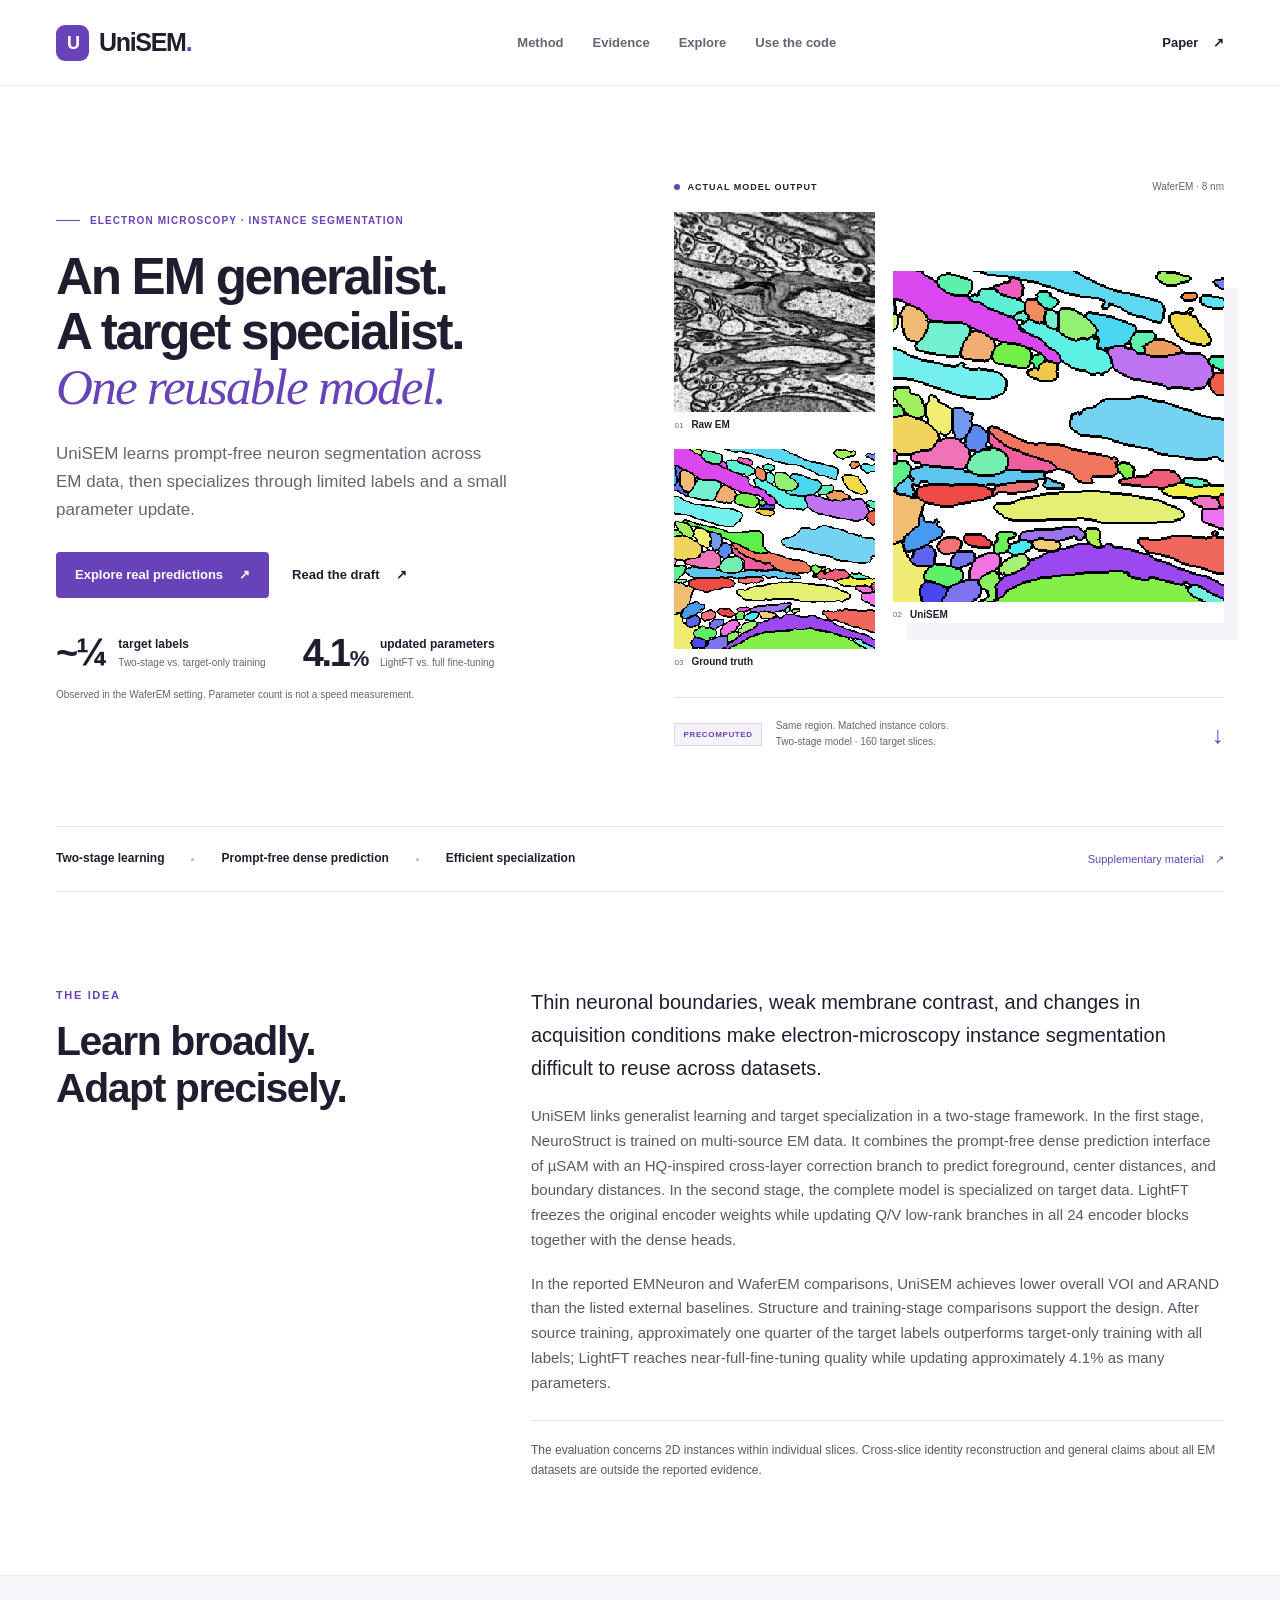
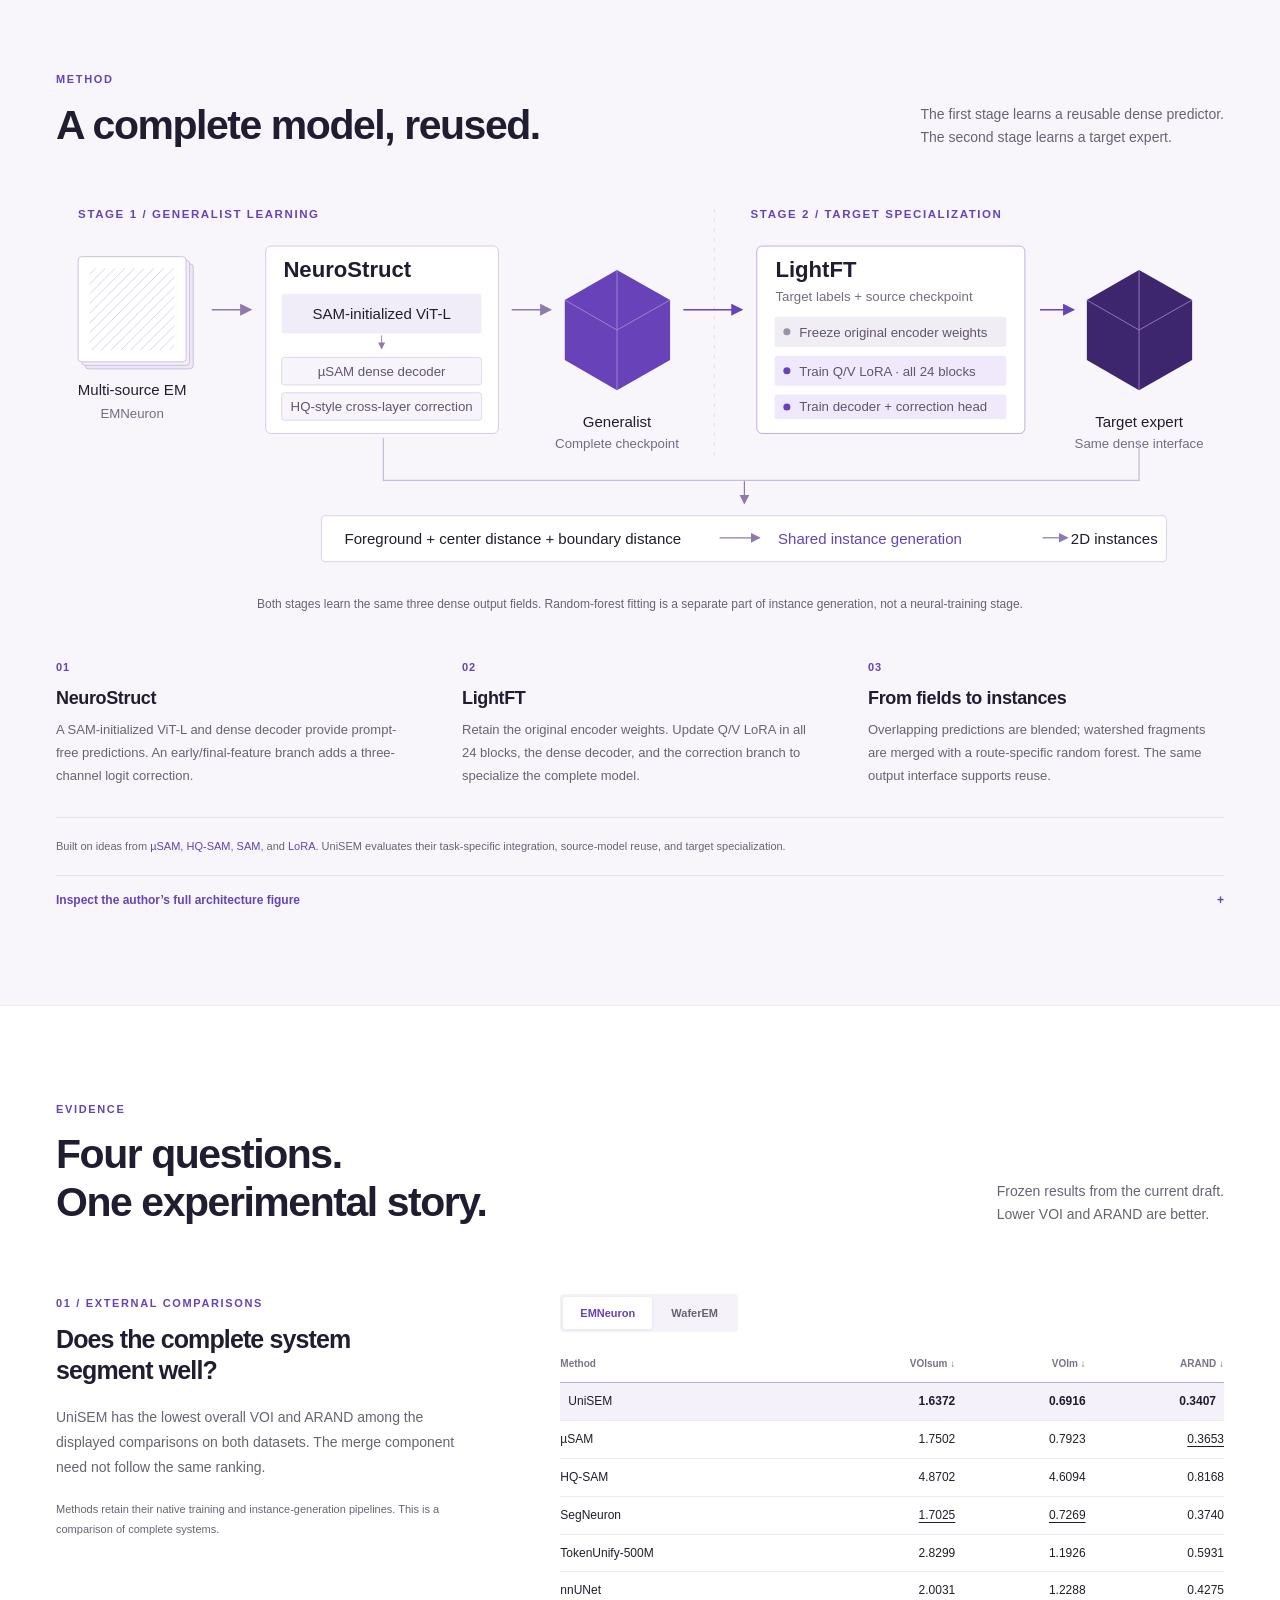
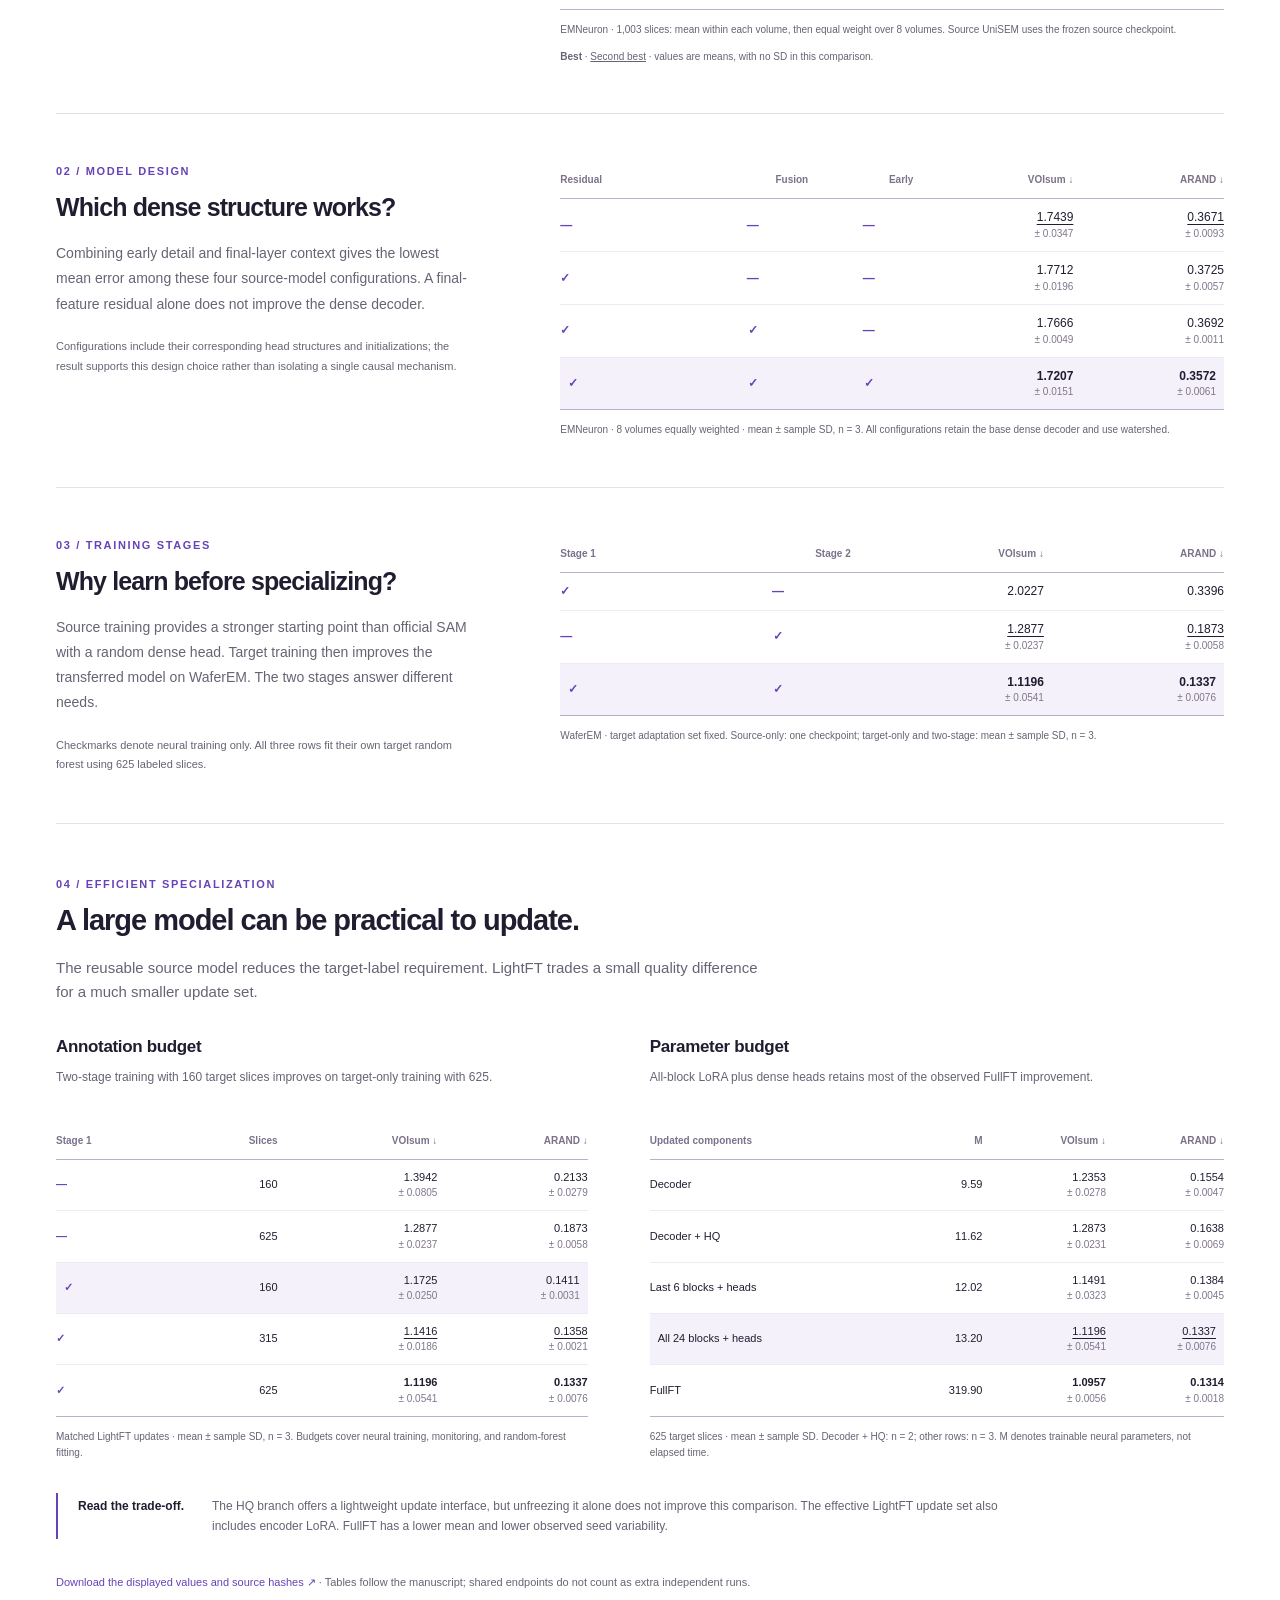
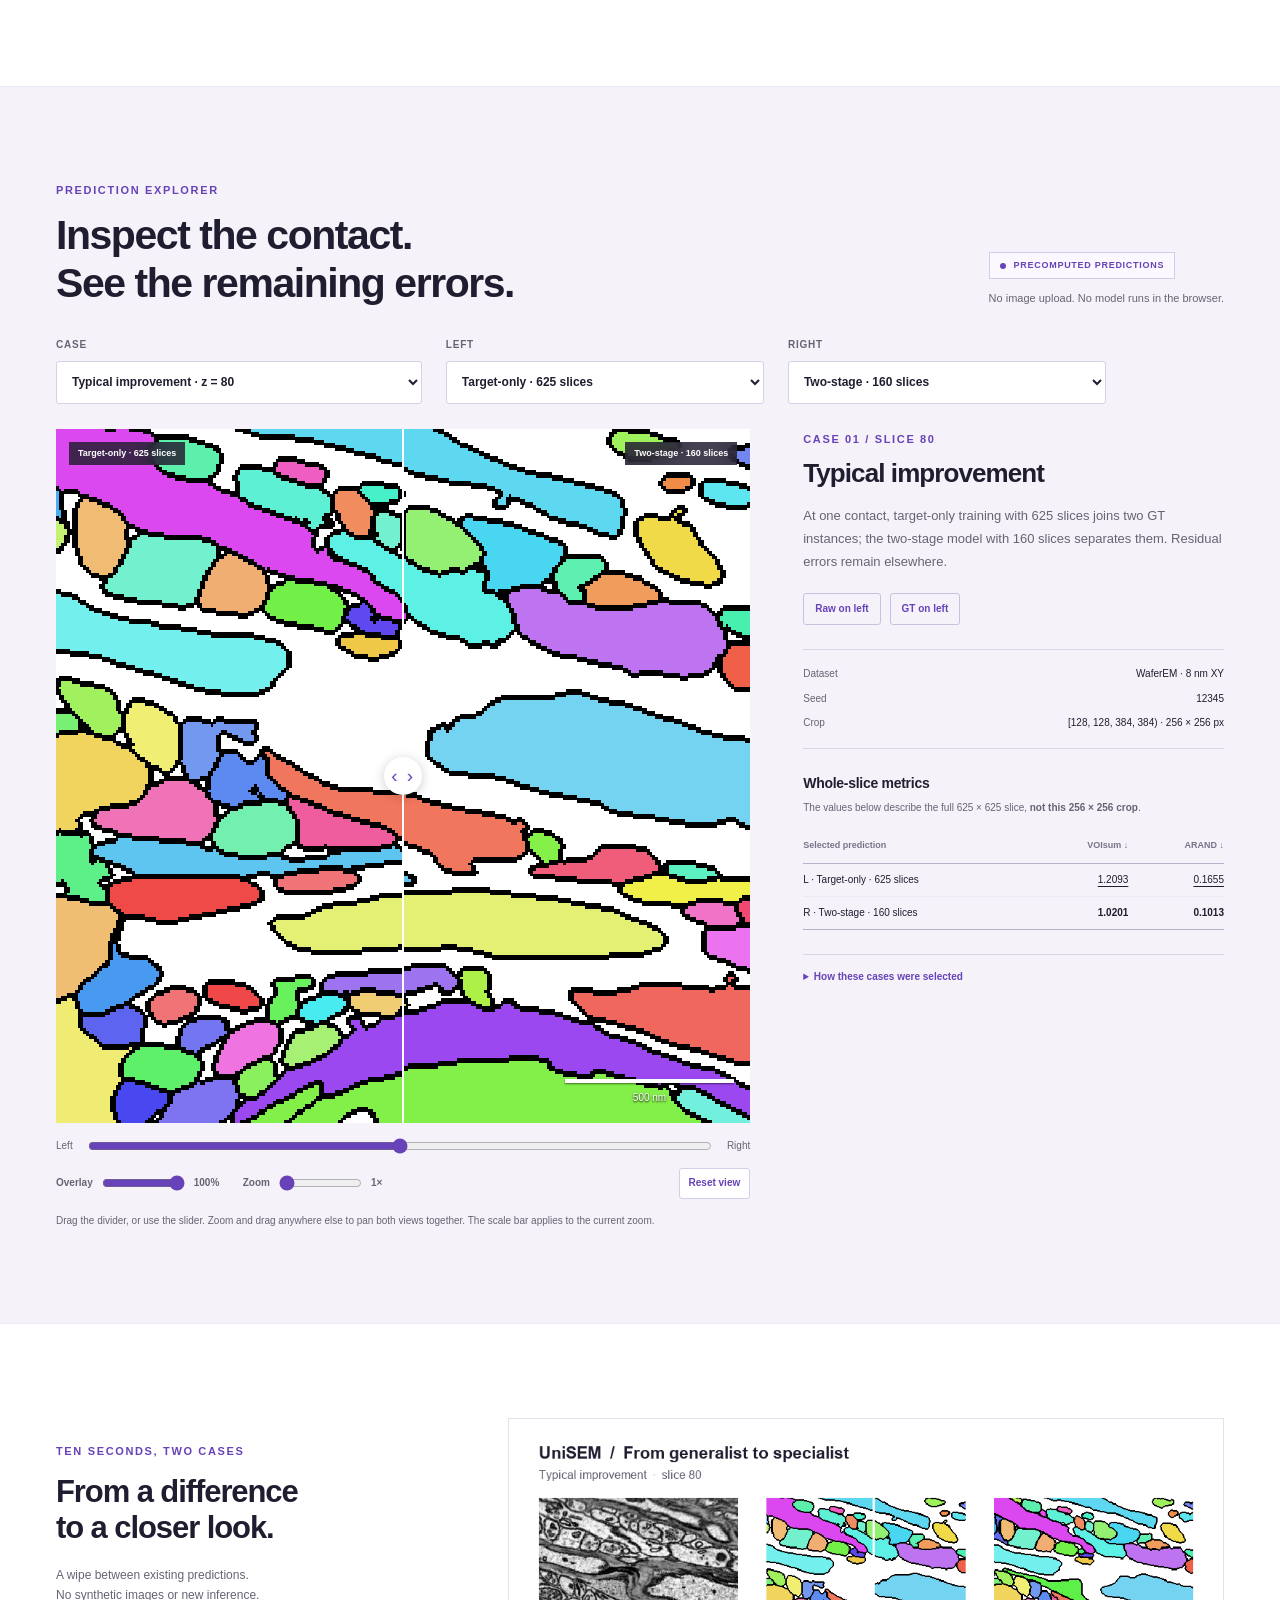
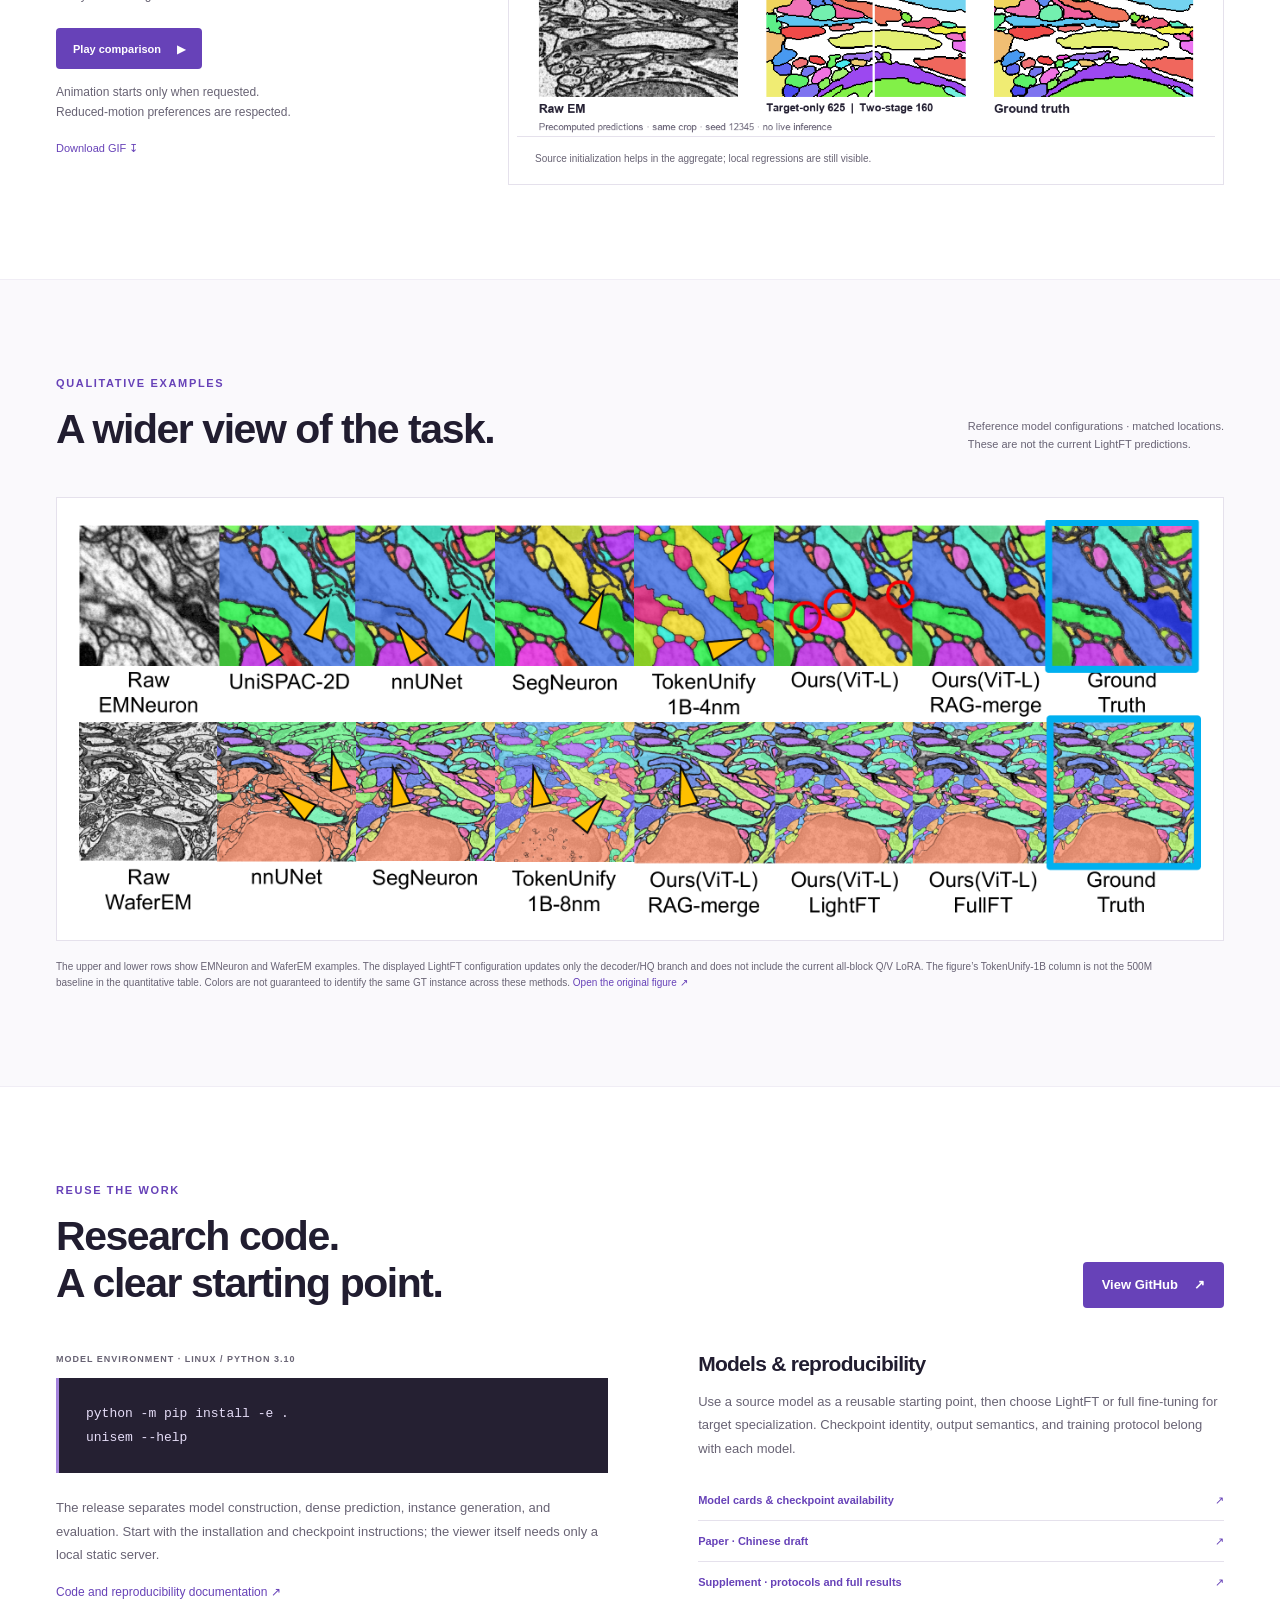
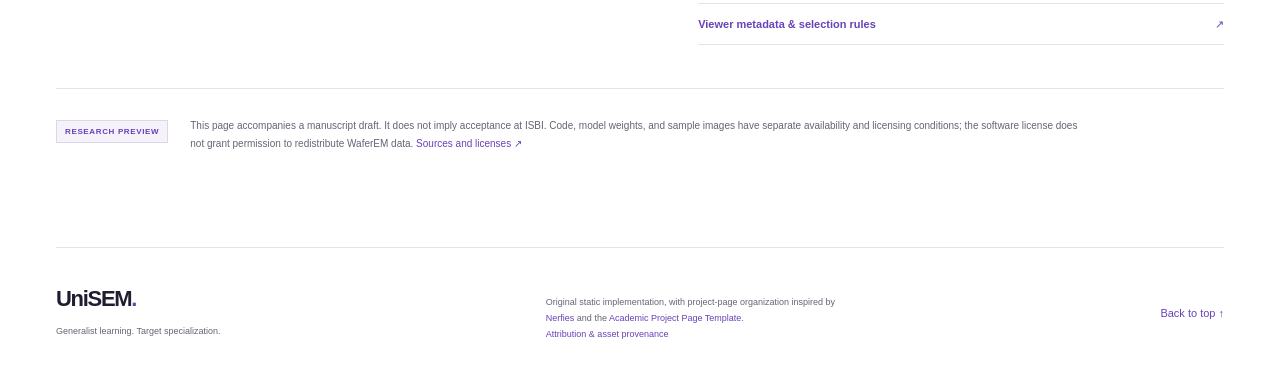
==== commit 12c3cce5: "Use neutral figure descriptions across project materials" ====
--- a/site/index.html
+++ b/site/index.html
@@ -134,7 +134,7 @@
     </section>
 
     <section class="historical-section section-space">
-      <div class="section-shell"><div class="section-heading"><div><p class="eyebrow">HISTORICAL GALLERY</p><h2>A wider view of the task.</h2></div><p>Earlier AAAI figure · original checkpoint identities.<br> These are not the current LightFT predictions.</p></div><a class="historical-figure" href="assets/historical-aaai.pdf"><img src="assets/historical-aaai.png" loading="lazy" width="2600" height="1000" alt="Historical AAAI comparison across EMNeuron and WaferEM, retaining original method labels, yellow arrows, and red circles"></a><p class="fine-print">The upper and lower rows show EMNeuron and WaferEM examples. Historical LightFT updates the decoder/HQ branch and does not include the current all-block Q/V LoRA. The figure’s TokenUnify-1B column is not the 500M baseline in the quantitative table. Colors are not guaranteed to identify the same GT instance across historical methods. <a href="assets/historical-aaai.pdf">Open the original figure ↗</a></p></div>
+      <div class="section-shell"><div class="section-heading"><div><p class="eyebrow">QUALITATIVE EXAMPLES</p><h2>A wider view of the task.</h2></div><p>Reference model configurations · matched locations.<br> These are not the current LightFT predictions.</p></div><a class="historical-figure" href="assets/qualitative-comparison.pdf"><img src="assets/qualitative-comparison.png" loading="lazy" width="2600" height="1000" alt="Reference-configuration comparison across EMNeuron and WaferEM, retaining original method labels, yellow arrows, and red circles"></a><p class="fine-print">The upper and lower rows show EMNeuron and WaferEM examples. The displayed LightFT configuration updates only the decoder/HQ branch and does not include the current all-block Q/V LoRA. The figure’s TokenUnify-1B column is not the 500M baseline in the quantitative table. Colors are not guaranteed to identify the same GT instance across these methods. <a href="assets/qualitative-comparison.pdf">Open the original figure ↗</a></p></div>
     </section>
 
     <section id="reuse" class="section-shell section-space reuse-section">
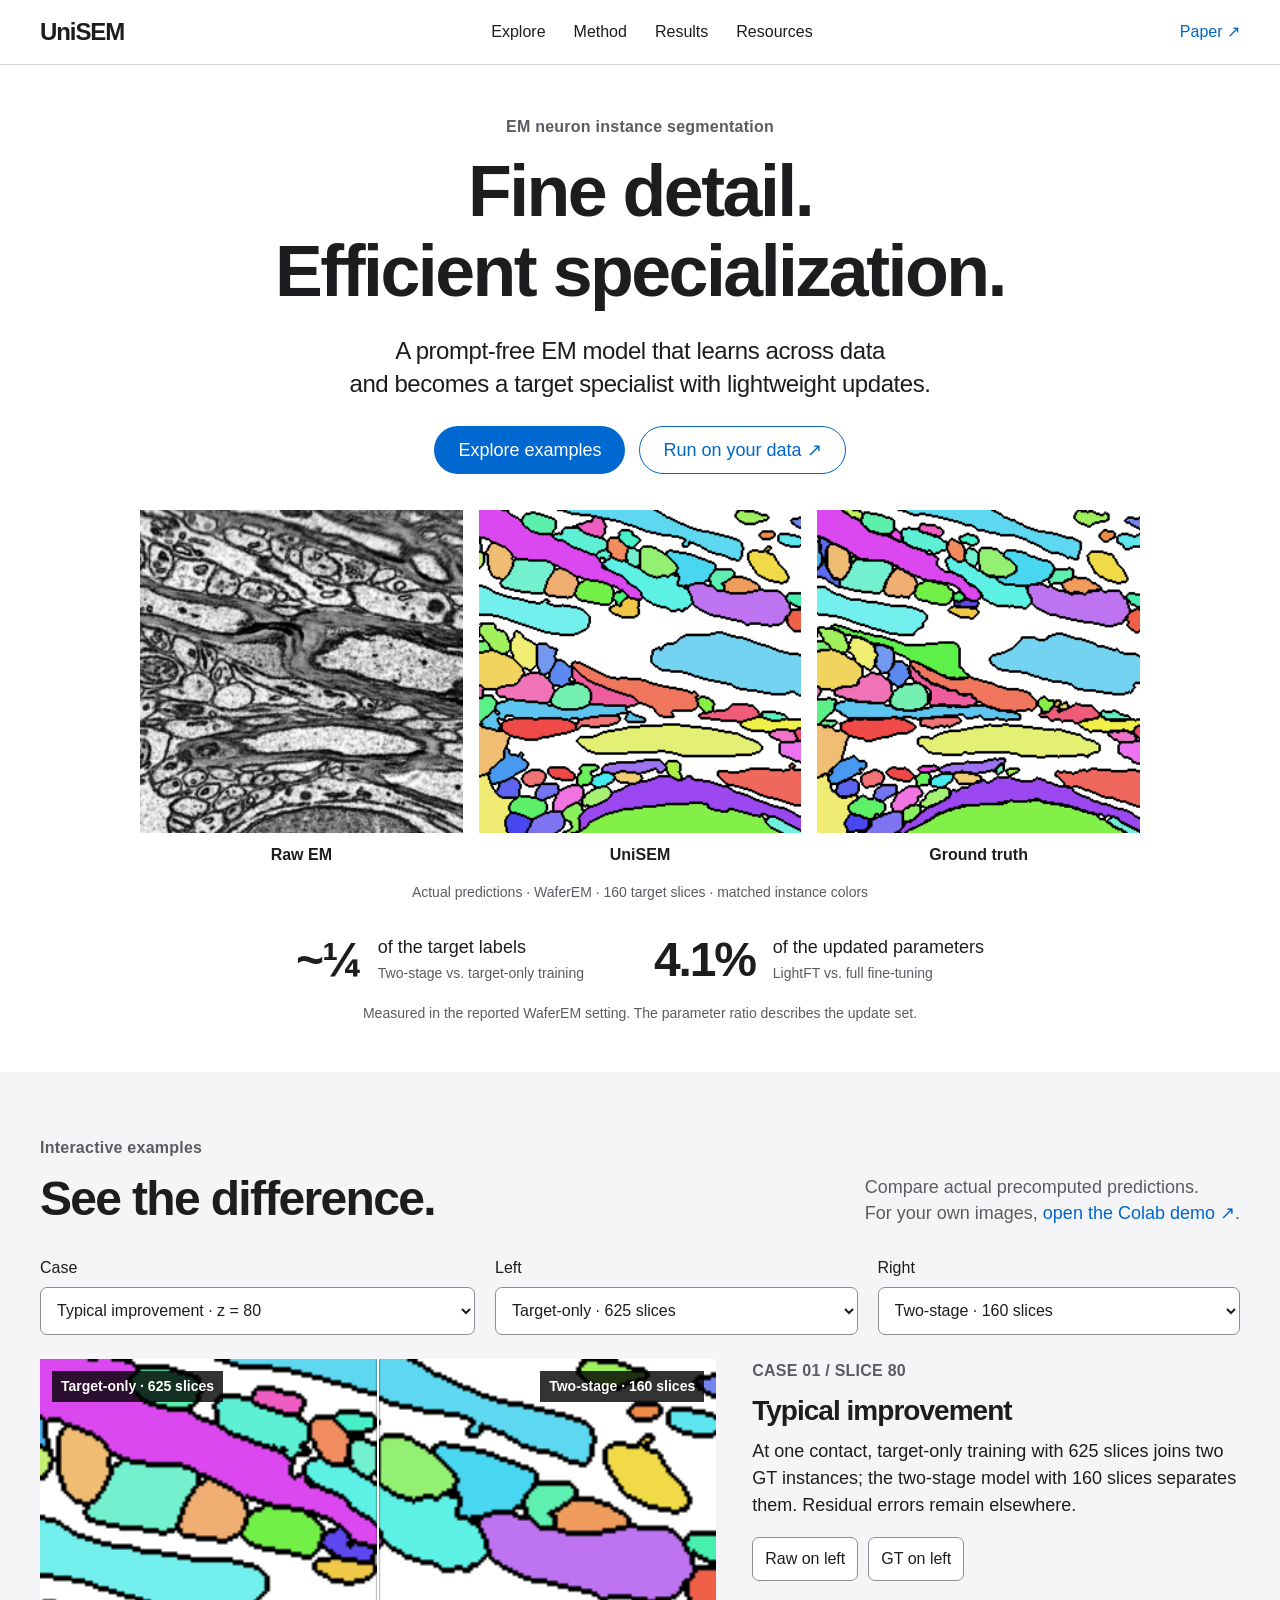
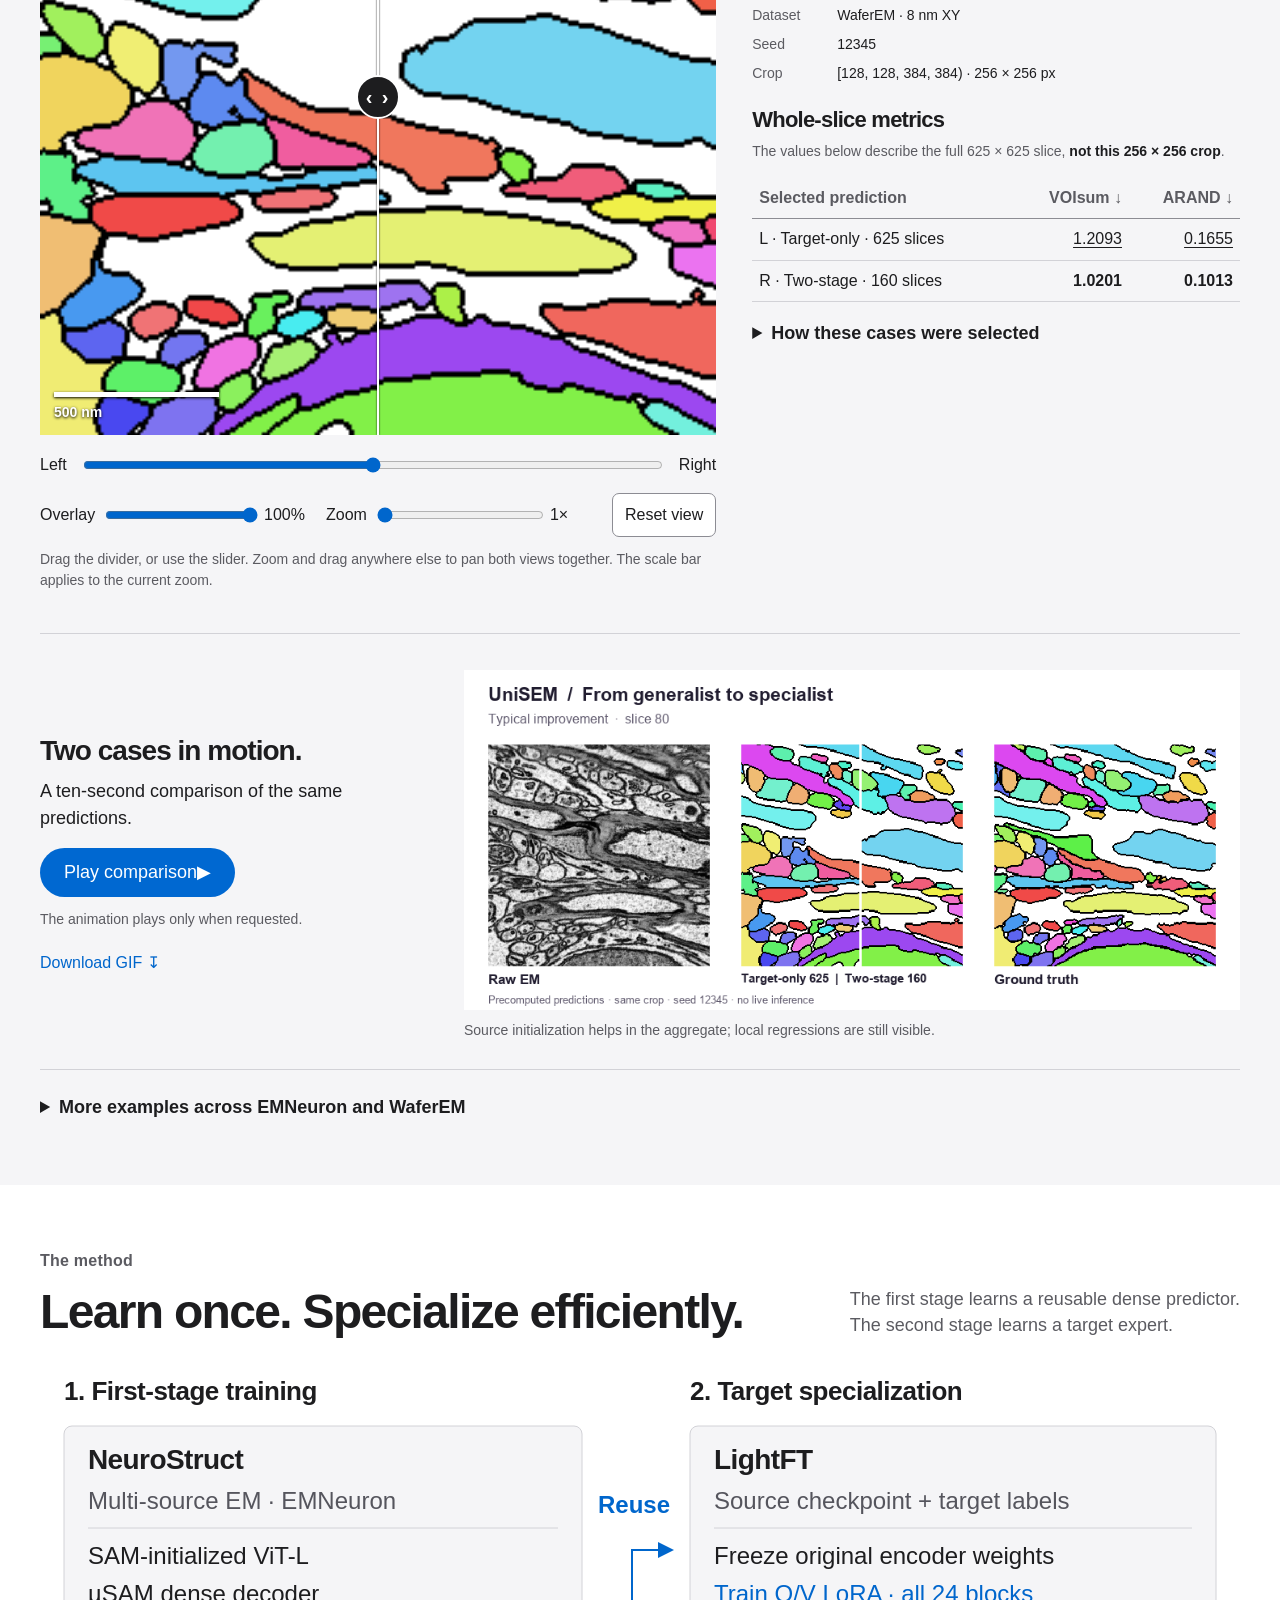
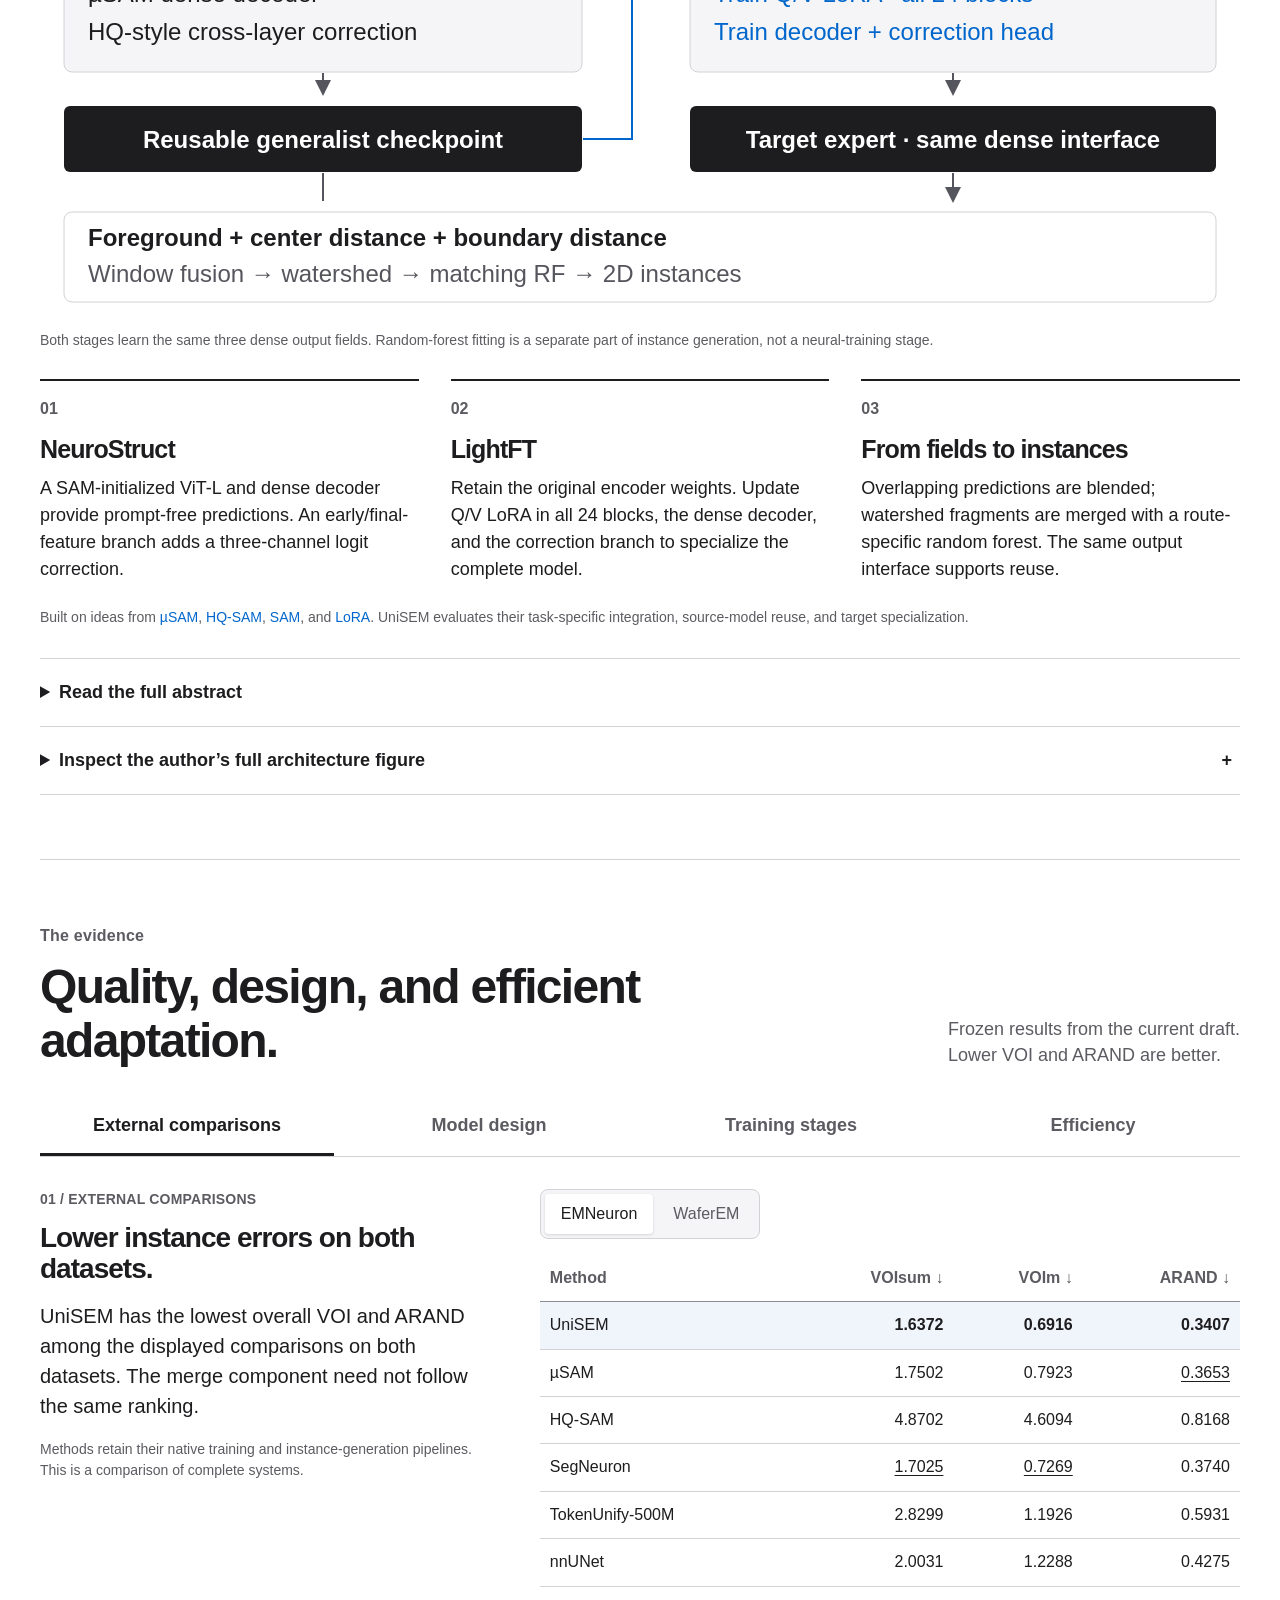
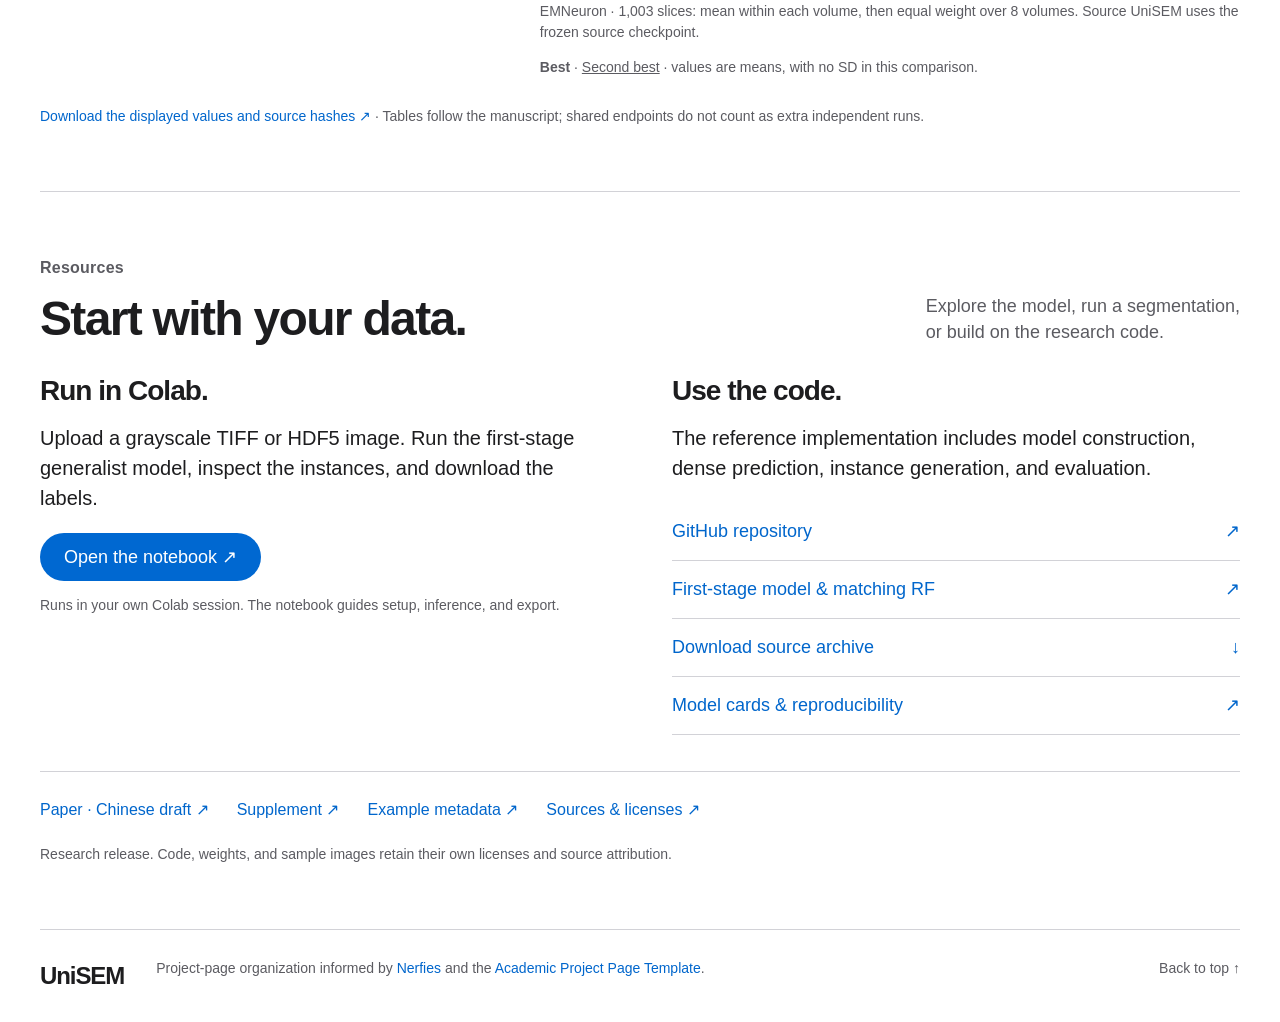
==== commit 214852d4: "Prepare product page and Colab release assets" ====
--- a/site/index.html
+++ b/site/index.html
@@ -3,9 +3,9 @@
 <head>
   <meta charset="utf-8">
   <meta name="viewport" content="width=device-width, initial-scale=1">
-  <meta name="theme-color" content="#6742b8">
-  <meta name="description" content="UniSEM connects a reusable electron-microscopy segmentation model with efficient target specialization through two-stage learning.">
-  <title>UniSEM | Two-Stage Training and Efficient Specialization</title>
+  <meta name="theme-color" content="#f5f5f7">
+  <meta name="description" content="Prompt-free EM neuron segmentation with a reusable generalist model and efficient target specialization. Explore real predictions or segment your data in Colab.">
+  <title>UniSEM | EM neuron segmentation</title>
   <link rel="icon" href="assets/favicon.svg" type="image/svg+xml">
   <link rel="stylesheet" href="styles.css">
   <script src="app.js" defer></script>
@@ -13,92 +13,30 @@
 <body>
   <a class="skip-link" href="#main">Skip to content</a>
   <header class="site-header">
-    <a class="wordmark" href="#"><span class="brand-symbol" aria-hidden="true">U</span>UniSEM<span class="wordmark-dot">.</span></a>
-    <nav aria-label="Main navigation">
-      <a href="#method">Method</a><a href="#evidence">Evidence</a><a href="#explore">Explore</a><a href="#reuse">Use the code</a>
-    </nav>
-    <a class="header-paper" href="assets/paper.pdf">Paper <span aria-hidden="true">↗</span></a>
+    <a class="wordmark" href="#">UniSEM</a>
+    <nav aria-label="Main navigation"><a href="#explore">Explore</a><a href="#method">Method</a><a href="#evidence">Results</a><a href="#reuse">Resources</a></nav>
+    <a class="header-paper" href="assets/paper.pdf?v=2f1f1c6c219d">Paper ↗</a>
   </header>
-
   <main id="main">
     <section class="hero section-shell" aria-labelledby="hero-title">
-      <div class="hero-copy">
-        <p class="eyebrow"><span class="small-rule"></span> ELECTRON MICROSCOPY · INSTANCE SEGMENTATION</p>
-        <h1 id="hero-title">An EM generalist.<br> A target specialist.<br> <em>One reusable model.</em></h1>
-        <p class="hero-description">UniSEM learns prompt-free neuron segmentation across EM data, then specializes through limited labels and a small parameter update.</p>
-        <div class="hero-actions"><a class="button primary" href="#explore">Explore real predictions <span aria-hidden="true">↗</span></a><a class="button text-button" href="assets/paper.pdf">Read the draft <span aria-hidden="true">↗</span></a></div>
-        <div class="hero-facts">
-          <div><strong>~¼</strong><span>target labels<small>Two-stage vs. target-only training</small></span></div>
-          <div><strong>4.1<span>%</span></strong><span>updated parameters<small>LightFT vs. full fine-tuning</small></span></div>
+      <p class="eyebrow">EM neuron instance segmentation</p>
+      <h1 id="hero-title">Fine detail.<br>Efficient specialization.</h1>
+      <p class="hero-description">A prompt-free EM model that learns across data<br class="desktop-break"> and becomes a target specialist with lightweight updates.</p>
+      <div class="hero-actions"><a class="button primary" href="#explore">Explore examples</a><a class="button secondary" href="https://colab.research.google.com/github/oxidationreduction/UniSEM-ISBI/blob/main/notebooks/UniSEM_Colab.ipynb">Run on your data ↗</a></div>
+      <figure class="hero-visual">
+        <div class="em-triptych">
+          <figure><img src="assets/crops/typical_improvement_z080_raw.png" alt="Raw electron microscopy crop showing tightly packed neuronal processes" width="256" height="256"><figcaption>Raw EM</figcaption></figure>
+          <figure><img src="assets/crops/typical_improvement_z080_source160.png" alt="UniSEM two-stage segmentation of the same neuronal region" width="256" height="256"><figcaption>UniSEM</figcaption></figure>
+          <figure><img src="assets/crops/typical_improvement_z080_gt.png" alt="Ground-truth instance segmentation of the same region" width="256" height="256"><figcaption>Ground truth</figcaption></figure>
         </div>
-        <p class="hero-boundary">Observed in the WaferEM setting. Parameter count is not a speed measurement.</p>
-      </div>
-      <div class="hero-visual">
-        <div class="visual-kicker"><span class="status-dot"></span> ACTUAL MODEL OUTPUT <span>WaferEM · 8 nm</span></div>
-        <div class="em-triptych">
-          <figure><img src="assets/crops/typical_improvement_z080_raw.png" alt="Electron-microscopy image of tightly packed neuronal processes" width="256" height="256"><figcaption><span>01</span> Raw EM</figcaption></figure>
-          <figure class="feature-result"><img src="assets/crops/typical_improvement_z080_source160.png" alt="UniSEM two-stage segmentation of the same neuronal region" width="256" height="256"><figcaption><span>02</span> UniSEM</figcaption></figure>
-          <figure><img src="assets/crops/typical_improvement_z080_gt.png" alt="Ground-truth instance segmentation of the same region" width="256" height="256"><figcaption><span>03</span> Ground truth</figcaption></figure>
-        </div>
-        <div class="visual-foot"><span class="pill">PRECOMPUTED</span><span>Same region. Matched instance colors.<br> Two-stage model · 160 target slices.</span><a href="#explore" aria-label="Open interactive comparison">↓</a></div>
-      </div>
+        <figcaption class="hero-caption">Actual predictions · WaferEM · 160 target slices · matched instance colors</figcaption>
+      </figure>
+      <div class="hero-facts"><div><strong>~¼</strong><span>of the target labels<br><small>Two-stage vs. target-only training</small></span></div><div><strong>4.1%</strong><span>of the updated parameters<br><small>LightFT vs. full fine-tuning</small></span></div></div>
+      <p class="hero-boundary">Measured in the reported WaferEM setting. The parameter ratio describes the update set.</p>
     </section>
-
-    <div class="project-bar section-shell"><span>Two-stage learning</span><i aria-hidden="true"></i><span>Prompt-free dense prediction</span><i aria-hidden="true"></i><span>Efficient specialization</span><a href="assets/supplement.pdf">Supplementary material <span aria-hidden="true">↗</span></a></div>
-
-    <section id="abstract" class="section-shell abstract-section section-space">
-      <div class="section-margin"><p class="eyebrow">THE IDEA</p><h2>Learn broadly.<br> Adapt precisely.</h2></div>
-      <div class="abstract-copy">
-        <p class="lead">Thin neuronal boundaries, weak membrane contrast, and changes in acquisition conditions make electron-microscopy instance segmentation difficult to reuse across datasets.</p>
-        <p>UniSEM links generalist learning and target specialization in a two-stage framework. In the first stage, NeuroStruct is trained on multi-source EM data. It combines the prompt-free dense prediction interface of µSAM with an HQ-inspired cross-layer correction branch to predict foreground, center distances, and boundary distances. In the second stage, the complete model is specialized on target data. LightFT freezes the original encoder weights while updating Q/V low-rank branches in all 24 encoder blocks together with the dense heads.</p>
-        <p>In the reported EMNeuron and WaferEM comparisons, UniSEM achieves lower overall VOI and ARAND than the listed external baselines. Structure and training-stage comparisons support the design. After source training, approximately one quarter of the target labels outperforms target-only training with all labels; LightFT reaches near-full-fine-tuning quality while updating approximately 4.1% as many parameters.</p>
-        <p class="fine-print">The evaluation concerns 2D instances within individual slices. Cross-slice identity reconstruction and general claims about all EM datasets are outside the reported evidence.</p>
-      </div>
-    </section>
-
-    <section id="method" class="method-section section-space">
+<section id="explore" class="explore-section section-space">
       <div class="section-shell">
-        <div class="section-heading"><div><p class="eyebrow">METHOD</p><h2>A complete model, reused.</h2></div><p>The first stage learns a reusable dense predictor.<br> The second stage learns a target expert.</p></div>
-        <figure class="method-figure"><img src="assets/method.svg" width="1320" height="440" alt="Two-stage UniSEM pipeline: source EM trains NeuroStruct into a reusable generalist; target labels and LightFT produce a specialist; dense fields are converted to instances through a shared workflow."><figcaption>Both stages learn the same three dense output fields. Random-forest fitting is a separate part of instance generation, not a neural-training stage.</figcaption></figure>
-        <div class="method-explainer">
-          <div><span class="method-number">01</span><h3>NeuroStruct</h3><p>A SAM-initialized ViT-L and dense decoder provide prompt-free predictions. An early/final-feature branch adds a three-channel logit correction.</p></div>
-          <div><span class="method-number">02</span><h3>LightFT</h3><p>Retain the original encoder weights. Update Q/V LoRA in all 24 blocks, the dense decoder, and the correction branch to specialize the complete model.</p></div>
-          <div><span class="method-number">03</span><h3>From fields to instances</h3><p>Overlapping predictions are blended; watershed fragments are merged with a route-specific random forest. The same output interface supports reuse.</p></div>
-        </div>
-        <p class="credit-line">Built on ideas from <a href="https://github.com/computational-cell-analytics/micro-sam">µSAM</a>, <a href="https://github.com/SysCV/sam-hq">HQ-SAM</a>, <a href="https://github.com/facebookresearch/segment-anything">SAM</a>, and <a href="https://arxiv.org/abs/2106.09685">LoRA</a>. UniSEM evaluates their task-specific integration, source-model reuse, and target specialization.</p>
-        <details class="author-figure"><summary>Inspect the author’s full architecture figure <span aria-hidden="true">+</span></summary><a href="assets/author-overview.pdf"><img src="assets/author-overview.png" loading="lazy" alt="Full author-provided UniSEM architecture figure, available as a vector PDF"></a><p><a href="assets/author-overview.pdf">Open the original vector figure ↗</a></p></details>
-      </div>
-    </section>
-
-    <section id="evidence" class="section-shell section-space evidence-section">
-      <div class="section-heading"><div><p class="eyebrow">EVIDENCE</p><h2>Four questions.<br> One experimental story.</h2></div><p>Frozen results from the current draft.<br> Lower VOI and ARAND are better.</p></div>
-
-      <article class="evidence-block">
-        <div class="evidence-copy"><p class="eyebrow">01 / EXTERNAL COMPARISONS</p><h3>Does the complete system segment well?</h3><p>UniSEM has the lowest overall VOI and ARAND among the displayed comparisons on both datasets. The merge component need not follow the same ranking.</p><p class="fine-print">Methods retain their native training and instance-generation pipelines. This is a comparison of complete systems.</p></div>
-        <div class="evidence-data"><div class="segmented-control" role="group" aria-label="Benchmark dataset"><button class="active" type="button" data-benchmark="emneuron" aria-pressed="true">EMNeuron</button><button type="button" data-benchmark="waferem" aria-pressed="false">WaferEM</button></div><div class="table-wrap" id="baseline-table"></div><p class="table-note" id="baseline-note"></p><p class="rank-key"><strong>Best</strong> · <u>Second best</u> · values are means, with no SD in this comparison.</p></div>
-      </article>
-
-      <article class="evidence-block">
-        <div class="evidence-copy"><p class="eyebrow">02 / MODEL DESIGN</p><h3>Which dense structure works?</h3><p>Combining early detail and final-layer context gives the lowest mean error among these four source-model configurations. A final-feature residual alone does not improve the dense decoder.</p><p class="fine-print">Configurations include their corresponding head structures and initializations; the result supports this design choice rather than isolating a single causal mechanism.</p></div>
-        <div class="evidence-data"><div class="table-wrap" id="structure-table"></div><p class="table-note">EMNeuron · 8 volumes equally weighted · mean ± sample SD, n = 3. All configurations retain the base dense decoder and use watershed.</p></div>
-      </article>
-
-      <article class="evidence-block">
-        <div class="evidence-copy"><p class="eyebrow">03 / TRAINING STAGES</p><h3>Why learn before specializing?</h3><p>Source training provides a stronger starting point than official SAM with a random dense head. Target training then improves the transferred model on WaferEM. The two stages answer different needs.</p><p class="fine-print">Checkmarks denote neural training only. All three rows fit their own target random forest using 625 labeled slices.</p></div>
-        <div class="evidence-data"><div class="table-wrap" id="stages-table"></div><p class="table-note">WaferEM · target adaptation set fixed. Source-only: one checkpoint; target-only and two-stage: mean ± sample SD, n = 3.</p></div>
-      </article>
-
-      <article class="efficiency-block">
-        <div class="efficiency-heading"><p class="eyebrow">04 / EFFICIENT SPECIALIZATION</p><h3>A large model can be practical to update.</h3><p>The reusable source model reduces the target-label requirement. LightFT trades a small quality difference for a much smaller update set.</p></div>
-        <div class="efficiency-grid"><div><h4>Annotation budget</h4><p class="panel-intro">Two-stage training with 160 target slices improves on target-only training with 625.</p><div class="table-wrap" id="annotation-table"></div><p class="table-note">Matched LightFT updates · mean ± sample SD, n = 3. Budgets cover neural training, monitoring, and random-forest fitting.</p></div><div><h4>Parameter budget</h4><p class="panel-intro">All-block LoRA plus dense heads retains most of the observed FullFT improvement.</p><div class="table-wrap" id="parameters-table"></div><p class="table-note">625 target slices · mean ± sample SD. Decoder + HQ: n = 2; other rows: n = 3. M denotes trainable neural parameters, not elapsed time.</p></div></div>
-        <div class="evidence-interpretation"><strong>Read the trade-off.</strong><p>The HQ branch offers a lightweight update interface, but unfreezing it alone does not improve this comparison. The effective LightFT update set also includes encoder LoRA. FullFT has a lower mean and lower observed seed variability.</p></div>
-      </article>
-      <p class="source-link"><a href="data/results.json">Download the displayed values and source hashes ↗</a> · Tables follow the manuscript; shared endpoints do not count as extra independent runs.</p>
-    </section>
-
-    <section id="explore" class="explore-section section-space">
-      <div class="section-shell">
-        <div class="section-heading"><div><p class="eyebrow">PREDICTION EXPLORER</p><h2>Inspect the contact.<br> See the remaining errors.</h2></div><div><span class="precomputed-badge"><span class="status-dot"></span> PRECOMPUTED PREDICTIONS</span><p>No image upload. No model runs in the browser.</p></div></div>
+        <div class="section-heading"><div><p class="eyebrow">Interactive examples</p><h2>See the difference.</h2></div><div><p class="section-intro">Compare actual precomputed predictions.<br>For your own images, <a href="https://colab.research.google.com/github/oxidationreduction/UniSEM-ISBI/blob/main/notebooks/UniSEM_Colab.ipynb">open the Colab demo ↗</a>.</p></div></div>
         <div class="explorer-controls">
           <label class="case-control">Case<select id="case-select"><option value="typical_improvement">Typical improvement · z = 80</option><option value="minimum_improvement">Residual merge / regression · z = 27</option></select></label>
           <label>Left<select id="left-select"></select></label><label>Right<select id="right-select"></select></label>
@@ -124,27 +62,69 @@
             <details><summary>How these cases were selected</summary><p id="selection-note"></p><p>Every panel uses the same crop. Prediction colors follow maximum full-slice GT overlap, while actual prediction boundaries remain visible. A merged prediction stays a single filled region.</p></details>
           </aside>
         </div>
+<div class="film-section">
+      <div class="section-margin"><h3>Two cases in motion.</h3><p>A ten-second comparison of the same predictions.</p><button type="button" class="button primary" id="film-toggle" aria-pressed="false">Play comparison <span aria-hidden="true">▶</span></button><p class="fine-print">The animation plays only when requested.</p><a class="subtle-link" href="assets/comparison.gif" download>Download GIF ↧</a></div>
+      <figure class="film-figure"><img id="comparison-film" src="assets/comparison-poster.png" data-animation="assets/comparison.gif" data-poster="assets/comparison-poster.png" width="960" height="420" loading="lazy" alt="Animated comparison of raw EM, target-only 625-slice and two-stage 160-slice predictions, and ground truth for one improvement and one regression case"><figcaption>Source initialization helps in the aggregate; local regressions are still visible.</figcaption></figure>
+    </div>
+<details class="more-examples"><summary>More examples across EMNeuron and WaferEM</summary><div class="details-body"><p>Reference model configurations at matched locations.</p><a class="historical-figure" href="assets/qualitative-comparison.pdf"><img src="assets/qualitative-comparison.png" loading="lazy" width="2600" height="1000" alt="Reference-configuration comparison across EMNeuron and WaferEM, retaining original method labels, yellow arrows, and red circles"></a><p class="fine-print">The upper and lower rows show EMNeuron and WaferEM examples. The displayed LightFT configuration updates only the decoder/HQ branch and does not include the current all-block Q/V LoRA. The figure’s TokenUnify-1B column is not the 500M baseline in the quantitative table. Colors are not guaranteed to identify the same GT instance across these methods. <a href="assets/qualitative-comparison.pdf">Open the original figure ↗</a></p></div></details>
         <noscript><p class="notice">The interactive controls require JavaScript. The real prediction examples remain available as images below and in the supplementary PDF.</p></noscript>
       </div>
     </section>
+<section id="method" class="method-section section-space">
+      <div class="section-shell">
+        <div class="section-heading"><div><p class="eyebrow">The method</p><h2>Learn once. Specialize efficiently.</h2></div><p>The first stage learns a reusable dense predictor.<br> The second stage learns a target expert.</p></div>
+        <figure class="method-figure"><img src="assets/method.svg" width="1200" height="550" alt="Two-stage UniSEM pipeline: source EM trains NeuroStruct into a reusable generalist; target labels and LightFT produce a specialist; dense fields are converted to instances through a shared workflow."><figcaption>Both stages learn the same three dense output fields. Random-forest fitting is a separate part of instance generation, not a neural-training stage.</figcaption></figure>
+        <div class="method-explainer">
+          <div><span class="method-number">01</span><h3>NeuroStruct</h3><p>A SAM-initialized ViT-L and dense decoder provide prompt-free predictions. An early/final-feature branch adds a three-channel logit correction.</p></div>
+          <div><span class="method-number">02</span><h3>LightFT</h3><p>Retain the original encoder weights. Update Q/V LoRA in all 24 blocks, the dense decoder, and the correction branch to specialize the complete model.</p></div>
+          <div><span class="method-number">03</span><h3>From fields to instances</h3><p>Overlapping predictions are blended; watershed fragments are merged with a route-specific random forest. The same output interface supports reuse.</p></div>
+        </div>
+        <p class="credit-line">Built on ideas from <a href="https://github.com/computational-cell-analytics/micro-sam">µSAM</a>, <a href="https://github.com/SysCV/sam-hq">HQ-SAM</a>, <a href="https://github.com/facebookresearch/segment-anything">SAM</a>, and <a href="https://arxiv.org/abs/2106.09685">LoRA</a>. UniSEM evaluates their task-specific integration, source-model reuse, and target specialization.</p>
+<details class="abstract-details"><summary>Read the full abstract</summary><div class="details-body abstract-copy">
+        <p class="lead">Thin neuronal boundaries, weak membrane contrast, and changes in acquisition conditions make electron-microscopy instance segmentation difficult to reuse across datasets.</p>
+        <p>UniSEM links generalist learning and target specialization in a two-stage framework. In the first stage, NeuroStruct is trained on multi-source EM data. It combines the prompt-free dense prediction interface of µSAM with an HQ-inspired cross-layer correction branch to predict foreground, center distances, and boundary distances. In the second stage, the complete model is specialized on target data. LightFT freezes the original encoder weights while updating Q/V low-rank branches in all 24 encoder blocks together with the dense heads.</p>
+        <p>In the reported EMNeuron and WaferEM comparisons, UniSEM achieves lower overall VOI and ARAND than the listed external baselines. Structure and training-stage comparisons support the design. After source training, approximately one quarter of the target labels outperforms target-only training with all labels; LightFT reaches near-full-fine-tuning quality while updating approximately 4.1% as many parameters.</p>
+        <p class="fine-print">The evaluation concerns 2D instances within individual slices. Cross-slice identity reconstruction and general claims about all EM datasets are outside the reported evidence.</p>
+      </div></details>
+        <details class="author-figure"><summary>Inspect the author’s full architecture figure <span aria-hidden="true">+</span></summary><a href="assets/author-overview.pdf"><img src="assets/author-overview.png" loading="lazy" alt="Full author-provided UniSEM architecture figure, available as a vector PDF"></a><p><a href="assets/author-overview.pdf">Open the original vector figure ↗</a></p></details>
+      </div>
+    </section>
+<section id="evidence" class="section-shell section-space evidence-section">
+      <div class="section-heading"><div><p class="eyebrow">The evidence</p><h2>Quality, design, and efficient adaptation.</h2></div><p>Frozen results from the current draft.<br> Lower VOI and ARAND are better.</p></div>
 
-    <section class="section-shell film-section section-space">
-      <div class="section-margin"><p class="eyebrow">TEN SECONDS, TWO CASES</p><h2>From a difference<br> to a closer look.</h2><p>A wipe between existing predictions.<br> No synthetic images or new inference.</p><button type="button" class="button primary" id="film-toggle" aria-pressed="false">Play comparison <span aria-hidden="true">▶</span></button><p class="fine-print">Animation starts only when requested.<br> Reduced-motion preferences are respected.</p><a class="subtle-link" href="assets/comparison.gif" download>Download GIF ↧</a></div>
-      <figure class="film-figure"><img id="comparison-film" src="assets/comparison-poster.png" data-animation="assets/comparison.gif" data-poster="assets/comparison-poster.png" width="960" height="420" loading="lazy" alt="Animated comparison of raw EM, target-only 625-slice and two-stage 160-slice predictions, and ground truth for one improvement and one regression case"><figcaption>Source initialization helps in the aggregate; local regressions are still visible.</figcaption></figure>
+<div class="evidence-tabs" role="tablist" aria-label="Experimental evidence"><button type="button" role="tab" id="evidence-tab-0" data-evidence="0" aria-controls="evidence-panel-0" aria-selected="true" tabindex="0">External comparisons</button><button type="button" role="tab" id="evidence-tab-1" data-evidence="1" aria-controls="evidence-panel-1" aria-selected="false" tabindex="-1">Model design</button><button type="button" role="tab" id="evidence-tab-2" data-evidence="2" aria-controls="evidence-panel-2" aria-selected="false" tabindex="-1">Training stages</button><button type="button" role="tab" id="evidence-tab-3" data-evidence="3" aria-controls="evidence-panel-3" aria-selected="false" tabindex="-1">Efficiency</button></div>
+      <article class="evidence-block evidence-panel" id="evidence-panel-0" role="tabpanel" aria-labelledby="evidence-tab-0" tabindex="0">
+        <div class="evidence-copy"><p class="eyebrow">01 / EXTERNAL COMPARISONS</p><h3>Lower instance errors on both datasets.</h3><p>UniSEM has the lowest overall VOI and ARAND among the displayed comparisons on both datasets. The merge component need not follow the same ranking.</p><p class="fine-print">Methods retain their native training and instance-generation pipelines. This is a comparison of complete systems.</p></div>
+        <div class="evidence-data"><div class="segmented-control" role="group" aria-label="Benchmark dataset"><button class="active" type="button" data-benchmark="emneuron" aria-pressed="true">EMNeuron</button><button type="button" data-benchmark="waferem" aria-pressed="false">WaferEM</button></div><div class="table-wrap" id="baseline-table"></div><p class="table-note" id="baseline-note"></p><p class="rank-key"><strong>Best</strong> · <u>Second best</u> · values are means, with no SD in this comparison.</p></div>
+      </article>
+
+      <article class="evidence-block evidence-panel" id="evidence-panel-1" role="tabpanel" aria-labelledby="evidence-tab-1" tabindex="0" hidden>
+        <div class="evidence-copy"><p class="eyebrow">02 / MODEL DESIGN</p><h3>Early detail meets final-layer context.</h3><p>Combining early detail and final-layer context gives the lowest mean error among these four source-model configurations. A final-feature residual alone does not improve the dense decoder.</p><p class="fine-print">Configurations include their corresponding head structures and initializations; the result supports this design choice rather than isolating a single causal mechanism.</p></div>
+        <div class="evidence-data"><div class="table-wrap" id="structure-table"></div><p class="table-note">EMNeuron · 8 volumes equally weighted · mean ± sample SD, n = 3. All configurations retain the base dense decoder and use watershed.</p></div>
+      </article>
+
+      <article class="evidence-block evidence-panel" id="evidence-panel-2" role="tabpanel" aria-labelledby="evidence-tab-2" tabindex="0" hidden>
+        <div class="evidence-copy"><p class="eyebrow">03 / TRAINING STAGES</p><h3>Both training stages contribute.</h3><p>Source training provides a stronger starting point than official SAM with a random dense head. Target training then improves the transferred model on WaferEM. The two stages answer different needs.</p><p class="fine-print">Checkmarks denote neural training only. All three rows fit their own target random forest using 625 labeled slices.</p></div>
+        <div class="evidence-data"><div class="table-wrap" id="stages-table"></div><p class="table-note">WaferEM · target adaptation set fixed. Source-only: one checkpoint; target-only and two-stage: mean ± sample SD, n = 3.</p></div>
+      </article>
+
+      <article class="efficiency-block evidence-panel" id="evidence-panel-3" role="tabpanel" aria-labelledby="evidence-tab-3" tabindex="0" hidden>
+        <div class="efficiency-heading"><p class="eyebrow">04 / EFFICIENT SPECIALIZATION</p><h3>A large model. A small update set.</h3><p>The reusable source model reduces the target-label requirement. LightFT trades a small quality difference for a much smaller update set.</p></div>
+        <div class="efficiency-grid"><div><h4>Annotation budget</h4><p class="panel-intro">Two-stage training with 160 target slices improves on target-only training with 625.</p><div class="table-wrap" id="annotation-table"></div><p class="table-note">Matched LightFT updates · mean ± sample SD, n = 3. Budgets cover neural training, monitoring, and random-forest fitting.</p></div><div><h4>Parameter budget</h4><p class="panel-intro">All-block LoRA plus dense heads retains most of the observed FullFT improvement.</p><div class="table-wrap" id="parameters-table"></div><p class="table-note">625 target slices · mean ± sample SD. Decoder + HQ: n = 2; other rows: n = 3. M denotes trainable neural parameters, not elapsed time.</p></div></div>
+        <div class="evidence-interpretation"><strong>How to read this comparison</strong><p>The HQ branch offers a lightweight update interface, but unfreezing it alone does not improve this comparison. The effective LightFT update set also includes encoder LoRA. FullFT has a lower mean and lower observed seed variability.</p></div>
+      </article>
+      <p class="source-link"><a href="data/results.json">Download the displayed values and source hashes ↗</a> · Tables follow the manuscript; shared endpoints do not count as extra independent runs.</p>
     </section>
-
-    <section class="historical-section section-space">
-      <div class="section-shell"><div class="section-heading"><div><p class="eyebrow">QUALITATIVE EXAMPLES</p><h2>A wider view of the task.</h2></div><p>Reference model configurations · matched locations.<br> These are not the current LightFT predictions.</p></div><a class="historical-figure" href="assets/qualitative-comparison.pdf"><img src="assets/qualitative-comparison.png" loading="lazy" width="2600" height="1000" alt="Reference-configuration comparison across EMNeuron and WaferEM, retaining original method labels, yellow arrows, and red circles"></a><p class="fine-print">The upper and lower rows show EMNeuron and WaferEM examples. The displayed LightFT configuration updates only the decoder/HQ branch and does not include the current all-block Q/V LoRA. The figure’s TokenUnify-1B column is not the 500M baseline in the quantitative table. Colors are not guaranteed to identify the same GT instance across these methods. <a href="assets/qualitative-comparison.pdf">Open the original figure ↗</a></p></div>
-    </section>
-
     <section id="reuse" class="section-shell section-space reuse-section">
-      <div class="section-heading"><div><p class="eyebrow">REUSE THE WORK</p><h2>Research code.<br> A clear starting point.</h2></div><a class="button primary" href="https://github.com/oxidationreduction/UniSEM-ISBI">View GitHub <span aria-hidden="true">↗</span></a></div>
-      <div class="reuse-grid"><div class="quickstart"><p class="code-label">MODEL ENVIRONMENT · LINUX / PYTHON 3.10</p><pre><code>python -m pip install -e .
-unisem --help</code></pre><p>The release separates model construction, dense prediction, instance generation, and evaluation. Start with the installation and checkpoint instructions; the viewer itself needs only a local static server.</p><a href="downloads/unisem-source.zip">Code and reproducibility documentation ↗</a></div><div id="models" class="models-copy"><h3>Models &amp; reproducibility</h3><p>Use a source model as a reusable starting point, then choose LightFT or full fine-tuning for target specialization. Checkpoint identity, output semantics, and training protocol belong with each model.</p><a class="resource-row" href="models.html"><span>Model cards &amp; checkpoint availability</span><span aria-hidden="true">↗</span></a><a class="resource-row" href="assets/paper.pdf"><span>Paper · Chinese draft</span><span aria-hidden="true">↗</span></a><a class="resource-row" href="assets/supplement.pdf"><span>Supplement · protocols and full results</span><span aria-hidden="true">↗</span></a><a class="resource-row" href="assets/cases.json"><span>Viewer metadata &amp; selection rules</span><span aria-hidden="true">↗</span></a></div></div>
-      <div class="release-note"><span class="pill">RESEARCH PREVIEW</span><p>This page accompanies a manuscript draft. It does not imply acceptance at ISBI. Code, model weights, and sample images have separate availability and licensing conditions; the software license does not grant permission to redistribute WaferEM data. <a href="licenses.html">Sources and licenses ↗</a></p></div>
+      <div class="section-heading"><div><p class="eyebrow">Resources</p><h2>Start with your data.</h2></div><p>Explore the model, run a segmentation,<br>or build on the research code.</p></div>
+      <div class="resource-grid">
+        <div><h3>Run in Colab.</h3><p>Upload a grayscale TIFF or HDF5 image. Run the first-stage generalist model, inspect the instances, and download the labels.</p><a class="button primary" href="https://colab.research.google.com/github/oxidationreduction/UniSEM-ISBI/blob/main/notebooks/UniSEM_Colab.ipynb">Open the notebook ↗</a><p class="fine-print">Runs in your own Colab session. The notebook guides setup, inference, and export.</p></div>
+        <div><h3>Use the code.</h3><p>The reference implementation includes model construction, dense prediction, instance generation, and evaluation.</p><a class="resource-row" href="https://github.com/oxidationreduction/UniSEM-ISBI"><span>GitHub repository</span><span aria-hidden="true">↗</span></a><a class="resource-row" href="https://huggingface.co/dreamBuilder/UniSEM"><span>First-stage model &amp; matching RF</span><span aria-hidden="true">↗</span></a><a class="resource-row" href="downloads/unisem-source.zip"><span>Download source archive</span><span aria-hidden="true">↓</span></a><a class="resource-row" href="models.html"><span>Model cards &amp; reproducibility</span><span aria-hidden="true">↗</span></a></div>
+      </div>
+      <div class="paper-links"><a href="assets/paper.pdf?v=2f1f1c6c219d">Paper · Chinese draft ↗</a><a href="assets/supplement.pdf?v=b7bf4176d18c">Supplement ↗</a><a href="assets/cases.json">Example metadata ↗</a><a href="licenses.html">Sources &amp; licenses ↗</a></div>
+      <p class="release-note fine-print">Research release. Code, weights, and sample images retain their own licenses and source attribution.</p>
     </section>
   </main>
-
-  <footer class="site-footer section-shell"><div><a class="wordmark" href="#">UniSEM<span class="wordmark-dot">.</span></a><p>Generalist learning. Target specialization.</p></div><p>Original static implementation, with project-page organization inspired by<br> <a href="https://nerfies.github.io/">Nerfies</a> and the <a href="https://github.com/eliahuhorwitz/Academic-project-page-template">Academic Project Page Template</a>.<br> <a href="licenses.html">Attribution &amp; asset provenance</a></p><a href="#" class="back-top">Back to top ↑</a></footer>
+  <footer class="site-footer section-shell"><a class="wordmark" href="#">UniSEM</a><p>Project-page organization informed by <a href="https://nerfies.github.io/">Nerfies</a> and the <a href="https://github.com/eliahuhorwitz/Academic-project-page-template">Academic Project Page Template</a>.</p><a href="#" class="back-top">Back to top ↑</a></footer>
 </body>
 </html>
--- a/site/styles.css
+++ b/site/styles.css
@@ -1,1940 +1,306 @@
-/* Original UniSEM presentation styles. No external fonts or CSS runtime. */
+/* UniSEM: a readable, self-contained research product page. */
 :root {
-  --ink:#211d30;
-  --muted:#686374;
-  --purple:#6742b8;
-  --purple-dark:#4a2e88;
-  --lavender:#f5f2fa;
-  --line:#e5e1ec;
-  --paper:#fff;
-  --max:1240px;
-  --split:50%;
-  --zoom:1;
-  --pan-x:0px;
-  --pan-y:0px
+  --ink: #1d1d1f;
+  --muted: #5b5b61;
+  --blue: #0066cc;
+  --blue-button: #0068d1;
+  --paper: #ffffff;
+  --surface: #f5f5f7;
+  --line: #d2d2d7;
+  --max: 1200px;
+  --split: 50%;
+  --zoom: 1;
+  --pan-x: 0px;
+  --pan-y: 0px;
 }
-* {
-  box-sizing:border-box
+* { box-sizing: border-box; }
+html { scroll-behavior: smooth; scroll-padding-top: 84px; }
+body { margin: 0; color: var(--ink); background: var(--paper); font-family: -apple-system, BlinkMacSystemFont, "Segoe UI", Helvetica, Arial, sans-serif; font-size: 20px; font-weight: 400; line-height: 1.5; }
+a { color: var(--blue); text-decoration: none; text-underline-offset: 4px; }
+a:hover { text-decoration: underline; }
+button, input, select { font: inherit; }
+button, select { cursor: pointer; }
+button { border: 0; }
+button, a, input, select, summary { -webkit-tap-highlight-color: transparent; }
+a:focus-visible, button:focus-visible, input:focus-visible, select:focus-visible, summary:focus-visible, [tabindex]:focus-visible { outline: 3px solid var(--blue); outline-offset: 4px; }
+[hidden] { display: none !important; }
+h1, h2, h3, h4, p, figure { margin: 0; }
+h1, h2, h3, h4 { color: var(--ink); font-weight: 700; letter-spacing: -.035em; line-height: 1.12; }
+h1 { font-size: clamp(40px, 5.6vw, 72px); }
+h2 { font-size: clamp(32px, 3.8vw, 48px); }
+h3 { font-size: 28px; }
+h4 { font-size: 22px; }
+p + p { margin-top: 16px; }
+img { display: block; max-width: 100%; height: auto; }
+figure { min-width: 0; }
+small { font-size: 14px; }
+.section-shell { width: calc(100% - 80px); max-width: var(--max); margin-inline: auto; }
+.section-space { padding-block: 64px; }
+.eyebrow { margin-bottom: 12px; color: var(--muted); font-size: 16px; font-weight: 600; letter-spacing: .015em; }
+.fine-print, .table-note, .rank-key, .source-link, .credit-line, .hero-boundary, figcaption, .viewer-help { color: var(--muted); font-size: 14px; line-height: 1.5; }
+.fine-print strong { color: var(--ink); }
+.skip-link { position: fixed; z-index: 100; top: -100px; left: 20px; padding: 12px 20px; background: var(--ink); color: white; font-size: 16px; }
+.skip-link:focus { top: 12px; }
+.site-header { min-height: 64px; padding: 14px max(40px, calc((100vw - 1200px) / 2)); position: sticky; z-index: 50; top: 0; display: flex; align-items: center; justify-content: space-between; gap: 24px; background: rgba(255,255,255,.96); border-bottom: 1px solid var(--line); }
+.wordmark { color: var(--ink); font-size: 24px; font-weight: 700; letter-spacing: -.045em; }
+.wordmark:hover { text-decoration: none; }
+.site-header nav { display: flex; gap: 28px; }
+.site-header nav a, .header-paper { color: var(--ink); font-size: 16px; font-weight: 500; }
+.header-paper { color: var(--blue); }
+.button { display: inline-flex; justify-content: center; align-items: center; min-height: 48px; padding: 11px 23px; border: 1px solid transparent; border-radius: 28px; font-size: 18px; font-weight: 500; line-height: 1.35; }
+.button:hover { text-decoration: none; }
+.button.primary { color: #fff; background: var(--blue-button); }
+.button.primary:hover { background: #0057b0; }
+.button.secondary { color: var(--blue); border-color: var(--blue); background: transparent; }
+.button.secondary:hover { background: #edf5ff; }
+.hero { padding-top: 50px; padding-bottom: 48px; text-align: center; }
+.hero h1 { max-width: 900px; margin-inline: auto; }
+.hero-description { max-width: 820px; margin: 22px auto 0; font-size: 24px; font-weight: 500; line-height: 1.4; letter-spacing: -.018em; }
+.hero-actions { margin-top: 25px; display: flex; justify-content: center; flex-wrap: wrap; gap: 14px; }
+.hero-visual { max-width: 1000px; margin: 36px auto 0; }
+.em-triptych { display: grid; grid-template-columns: repeat(3, 1fr); gap: 16px; }
+.em-triptych figure { padding-bottom: 10px; }
+.em-triptych img { width: 100%; aspect-ratio: 1; object-fit: cover; }
+.em-triptych figcaption { padding-top: 10px; color: var(--ink); font-size: 16px; font-weight: 600; }
+.hero-caption { margin-top: 5px; }
+.hero-facts { display: flex; justify-content: center; gap: 70px; margin-top: 32px; }
+.hero-facts > div { display: flex; align-items: center; gap: 18px; text-align: left; }
+.hero-facts strong { font-size: 48px; font-weight: 700; letter-spacing: -.045em; line-height: 1; }
+.hero-facts span { font-size: 18px; font-weight: 500; line-height: 1.4; }
+.hero-facts small { display: inline-block; color: var(--muted); font-weight: 400; margin-top: 3px; }
+.hero-boundary { margin-top: 18px; }
+.section-heading { display: flex; justify-content: space-between; align-items: flex-end; gap: 32px; margin-bottom: 30px; }
+.section-heading h2 { max-width: 790px; }
+.section-heading > p, .section-intro { max-width: 430px; font-size: 18px; line-height: 1.45; color: var(--muted); }
+.explore-section { background: var(--surface); }
+.explorer-controls { display: grid; grid-template-columns: 1.2fr 1fr 1fr; gap: 20px; margin-bottom: 24px; }
+.explorer-controls label, .view-controls label { display: grid; gap: 7px; font-size: 16px; font-weight: 500; }
+select { min-height: 48px; padding: 10px 32px 10px 12px; border: 1px solid #8c8c93; border-radius: 7px; background: #fff; color: var(--ink); font-size: 16px; max-width: 100%; width: 100%; }
+.explorer-layout { display: grid; grid-template-columns: minmax(0, 1.22fr) minmax(0, .88fr); gap: 36px; align-items: start; }
+.viewer-column { min-width: 0; }
+.compare-viewport { position: relative; width: 100%; aspect-ratio: 1; overflow: hidden; background: #202024; isolation: isolate; touch-action: pan-y; --split: 50%; --zoom: 1; --pan-x: 0px; --pan-y: 0px; }
+.compare-viewport.zoomed { touch-action: none; cursor: grab; }
+.compare-viewport.dragging { cursor: grabbing; }
+.comparison-layer { position: absolute; inset: 0; overflow: hidden; pointer-events: none; }
+.right-layer { z-index: 1; }
+.left-layer { z-index: 2; clip-path: inset(0 calc(100% - var(--split)) 0 0); }
+.image-world { position: absolute; inset: 0; transform: translate(var(--pan-x), var(--pan-y)) scale(var(--zoom)); transform-origin: center; }
+.image-world img { position: absolute; inset: 0; width: 100%; height: 100%; object-fit: fill; user-select: none; }
+.viewer-label { position: absolute; top: 12px; z-index: 3; max-width: calc(50% - 24px); padding: 7px 9px; background: rgba(0,0,0,.8); color: white; font-size: 14px; line-height: 1.25; font-weight: 600; pointer-events: none; }
+.left-label { left: 12px; }
+.right-label { right: 12px; text-align: right; }
+.split-handle { z-index: 4; position: absolute; top: 0; bottom: 0; left: var(--split); width: 44px; transform: translateX(-50%); background: transparent; cursor: ew-resize; padding: 0; touch-action: none; }
+.split-handle::before { content: ""; position: absolute; width: 2px; top: 0; bottom: 0; left: 21px; background: #fff; box-shadow: 0 0 2px #000; }
+.split-handle span { position: absolute; top: calc(50% - 22px); left: 0; display: flex; align-items: center; justify-content: center; width: 44px; height: 44px; border: 2px solid #fff; border-radius: 50%; background: #1d1d1f; color: #fff; font-size: 20px; font-weight: 700; letter-spacing: .1em; }
+.scale-bar { position: absolute; left: 14px; bottom: 12px; z-index: 3; display: grid; gap: 5px; max-width: 65%; pointer-events: none; }
+.scale-bar span { display: block; height: 5px; background: #fff; box-shadow: 0 1px 3px #000; }
+.scale-bar small { color: #fff; text-shadow: 0 1px 3px #000; font-size: 14px; font-weight: 600; }
+.wipe-control { margin-top: 14px; display: flex; align-items: center; gap: 14px; font-size: 16px; }
+.wipe-control input { flex: 1; min-width: 0; }
+input[type=range] { accent-color: var(--blue); min-height: 28px; cursor: ew-resize; }
+.view-controls { margin-top: 12px; display: grid; grid-template-columns: 1fr 1fr auto; gap: 18px; align-items: center; }
+.view-controls label { grid-template-columns: auto minmax(0, 1fr) auto; gap: 8px; align-items: center; font-size: 16px; }
+.view-controls input { width: 100%; }
+.view-controls output { min-width: 44px; font-size: 16px; font-variant-numeric: tabular-nums; }
+.quiet-button, .reference-buttons button { min-height: 44px; padding: 8px 12px; background: #fff; border: 1px solid #8c8c93; border-radius: 7px; color: var(--ink); font-size: 16px; font-weight: 500; }
+.quiet-button:hover, .reference-buttons button:hover { background: #e8e8ed; }
+.viewer-help { margin-top: 12px; }
+.case-detail { min-width: 0; }
+.case-detail h3 { margin-bottom: 12px; }
+.case-detail > p:not(.eyebrow):not(.fine-print) { font-size: 18px; line-height: 1.5; }
+.reference-buttons { display: flex; flex-wrap: wrap; gap: 10px; margin-top: 18px; }
+.case-metadata { margin: 24px 0; display: grid; gap: 8px; font-size: 14px; }
+.case-metadata > div { display: grid; grid-template-columns: 75px 1fr; gap: 10px; }
+.case-metadata dt { color: var(--muted); }
+.case-metadata dd { margin: 0; }
+.case-detail h4 { margin-bottom: 8px; }
+.case-detail details { margin-top: 18px; }
+.case-detail details p { font-size: 14px; margin-top: 12px; }
+summary { cursor: pointer; font-weight: 600; font-size: 18px; }
+summary:hover { color: var(--blue); }
+details[open] summary { margin-bottom: 18px; }
+.film-section { display: grid; grid-template-columns: .8fr 1.6fr; gap: 36px; align-items: center; margin-top: 42px; padding-top: 36px; border-top: 1px solid var(--line); }
+.film-section h3 { margin-bottom: 12px; }
+.film-section p { margin-bottom: 16px; font-size: 18px; }
+.film-section .fine-print { font-size: 14px; margin-top: 12px; }
+.film-section .subtle-link { font-size: 16px; }
+.film-figure figcaption { margin-top: 10px; }
+.more-examples { margin-top: 28px; padding-top: 24px; border-top: 1px solid var(--line); }
+.details-body { margin-top: 18px; }
+.details-body > p { margin-bottom: 18px; }
+.historical-figure { display: block; overflow-x: auto; margin-block: 20px; background: white; }
+.historical-figure img { width: 100%; min-width: 720px; }
+.method-figure { margin-bottom: 28px; overflow-x: auto; }
+.method-figure img { width: 100%; min-width: 700px; }
+.method-figure figcaption { padding-top: 12px; }
+.method-explainer { display: grid; grid-template-columns: repeat(3, minmax(0,1fr)); gap: 32px; margin-bottom: 24px; }
+.method-explainer > div { border-top: 2px solid var(--ink); padding-top: 16px; }
+.method-number { display: block; color: var(--muted); font-size: 16px; font-weight: 600; margin-bottom: 14px; }
+.method-explainer h3 { font-size: 25px; margin-bottom: 12px; }
+.method-explainer p { font-size: 18px; }
+.credit-line { max-width: 1050px; }
+.abstract-details, .author-figure { margin-top: 24px; padding-block: 20px; border-top: 1px solid var(--line); }
+.abstract-details { margin-top: 30px; }
+.author-figure { margin-top: 0; border-bottom: 1px solid var(--line); }
+.author-figure summary span { float: right; margin-right: 8px; }
+.author-figure img { width: 100%; }
+.author-figure p { font-size: 16px; margin-top: 14px; }
+.abstract-copy { max-width: 980px; }
+.abstract-copy p { font-size: 20px; }
+.abstract-copy .fine-print { font-size: 14px; }
+.evidence-section { border-top: 1px solid var(--line); }
+.evidence-tabs { display: flex; gap: 8px; margin-bottom: 32px; border-bottom: 1px solid var(--line); overflow-x: auto; }
+.evidence-tabs button { flex: 1; white-space: nowrap; padding: 14px 18px; min-height: 50px; background: transparent; color: var(--muted); font-size: 18px; font-weight: 600; border-bottom: 3px solid transparent; }
+.evidence-tabs button[aria-selected=true] { color: var(--ink); border-bottom-color: var(--ink); }
+.evidence-tabs button:hover { color: var(--blue); }
+.evidence-block { display: grid; grid-template-columns: minmax(0,.85fr) minmax(0,1.3fr); gap: 42px; align-items: start; }
+.evidence-copy h3 { margin-bottom: 16px; }
+.evidence-copy p:not(.eyebrow):not(.fine-print) { font-size: 20px; }
+.evidence-copy .fine-print { margin-top: 18px; }
+.evidence-copy .eyebrow { font-size: 14px; }
+.evidence-data { min-width: 0; }
+.segmented-control { display: inline-flex; padding: 4px; gap: 4px; background: var(--surface); border: 1px solid var(--line); border-radius: 8px; margin-bottom: 16px; }
+.segmented-control button { font-size: 16px; font-weight: 500; min-height: 40px; padding: 8px 16px; color: var(--muted); background: transparent; border-radius: 4px; }
+.segmented-control button.active { background: white; color: var(--ink); box-shadow: 0 1px 3px #0002; }
+.table-wrap { max-width: 100%; overflow-x: auto; }
+table { border-collapse: collapse; width: 100%; font-size: 16px; line-height: 1.4; font-variant-numeric: tabular-nums; }
+th, td { padding: 12px 10px; text-align: right; border-bottom: 1px solid var(--line); vertical-align: top; }
+th { color: var(--muted); font-weight: 600; border-bottom: 1px solid #8c8c93; }
+th:first-child, td:first-child { text-align: left; }
+th { white-space: nowrap; }
+td:not(:first-child) { white-space: nowrap; }
+td strong { font-weight: 700; }
+td u { text-underline-offset: 3px; }
+.highlight-row { background: #f0f5fb; }
+.sd { display: block; font-size: 14px; color: var(--muted); white-space: nowrap; }
+.check-cell { text-align: center; font-size: 18px; }
+.table-note, .rank-key { margin-top: 14px; }
+.compact-table { margin-top: 16px; }
+.compact-table th, .compact-table td { padding: 9px 7px; }
+.compact-table td:first-child { min-width: 155px; }
+.compact-table td:not(:first-child) { min-width: 76px; }
+.efficiency-heading { max-width: 850px; margin-bottom: 28px; }
+.efficiency-heading h3 { margin-bottom: 14px; }
+.efficiency-heading .eyebrow { font-size: 14px; }
+.efficiency-grid { display: grid; grid-template-columns: minmax(0,1fr) minmax(0,1fr); gap: 36px; }
+.efficiency-grid > div { min-width: 0; }
+.efficiency-grid h4 { margin-bottom: 12px; }
+.panel-intro { font-size: 18px; margin-bottom: 18px; }
+.efficiency-grid td:first-child { min-width: 140px; }
+.evidence-interpretation { display: grid; grid-template-columns: 230px 1fr; gap: 28px; margin-top: 30px; padding-top: 24px; border-top: 1px solid var(--line); }
+.evidence-interpretation strong { font-size: 18px; }
+.evidence-interpretation p { font-size: 18px; }
+.source-link { margin-top: 28px; }
+.reuse-section { border-top: 1px solid var(--line); }
+.resource-grid { display: grid; grid-template-columns: 1fr 1fr; gap: 64px; }
+.resource-grid h3 { margin-bottom: 16px; }
+.resource-grid > div > p { margin-bottom: 20px; }
+.resource-grid .fine-print { margin-top: 14px; }
+.resource-row { display: flex; align-items: center; justify-content: space-between; gap: 16px; padding-block: 15px; border-bottom: 1px solid var(--line); font-size: 18px; }
+.resource-row > span:last-child { flex-shrink: 0; }
+.paper-links { display: flex; flex-wrap: wrap; gap: 14px 28px; margin-top: 36px; padding-top: 26px; border-top: 1px solid var(--line); font-size: 16px; }
+.release-note { margin-top: 22px; }
+.site-footer { display: grid; grid-template-columns: auto 1fr auto; gap: 32px; align-items: start; padding-block: 28px; border-top: 1px solid var(--line); }
+.site-footer p, .site-footer > a:last-child { font-size: 14px; color: var(--muted); }
+.site-footer p { max-width: 680px; }
+.site-footer .wordmark { font-size: 24px; }
+.notice { font-size: 18px; padding: 18px; margin-bottom: 24px; background: #fff3d8; color: #573b00; border: 1px solid #b38c34; }
+.simple-page { padding-block: 50px 64px; }
+.simple-page h1 { margin-bottom: 28px; }
+.simple-page h2 { margin-top: 42px; margin-bottom: 20px; }
+.simple-page > p, .simple-page > ul { max-width: 1000px; }
+.simple-page table { margin-block: 24px; }
+.simple-page th, .simple-page td { text-align: left; white-space: normal; }
+.simple-page li { margin-bottom: 14px; }
+.simple-page .button { margin-top: 28px; }
+.simple-page .subtle-link { display: inline-block; margin-left: 20px; }
+pre { background: var(--surface); padding: 24px; overflow-x: auto; font-size: 16px; }
+.sr-only { position: absolute; width: 1px; height: 1px; padding: 0; margin: -1px; overflow: hidden; clip: rect(0,0,0,0); white-space: nowrap; border: 0; }
+@media(max-width: 1000px) {
+  .section-shell { width: calc(100% - 48px); }
+  .site-header { padding-inline: 24px; }
+  .site-header nav { gap: 20px; }
+  .hero-facts { gap: 40px; }
+  .explorer-layout { gap: 24px; grid-template-columns: minmax(0,1.15fr) minmax(0,1fr); }
+  .view-controls { grid-template-columns: 1fr 1fr; }
+  .view-controls .quiet-button { grid-column: 1 / -1; justify-self: start; }
+  .evidence-block { grid-template-columns: 1fr; gap: 24px; }
+  .evidence-copy { max-width: 850px; }
+  .efficiency-grid { gap: 24px; }
+  .method-explainer { gap: 24px; }
+  .method-explainer h3 { font-size: 24px; }
+  .resource-grid { gap: 36px; }
+  .section-heading { align-items: start; }
 }
-html {
-  scroll-behavior:smooth;
-  scroll-padding-top:95px
+@media(max-width: 760px) {
+  body { font-size: 18px; }
+  .section-shell { width: calc(100% - 40px); }
+  .section-space { padding-block: 40px; }
+  .site-header { min-height: 60px; padding: 12px 20px; gap: 20px; }
+  .site-header nav { display: none; }
+  .site-header .header-paper { font-size: 16px; }
+  .hero { padding-top: 34px; padding-bottom: 36px; }
+  .hero .eyebrow { font-size: 14px; }
+  .hero-description { font-size: 20px; margin-top: 18px; }
+  .desktop-break { display: none; }
+  .hero-actions { gap: 12px; margin-top: 22px; }
+  .button { font-size: 16px; min-height: 46px; padding: 11px 18px; }
+  .hero-visual { margin-top: 28px; }
+  .em-triptych { gap: 8px; }
+  .em-triptych figcaption { font-size: 14px; padding-top: 8px; }
+  .hero-caption { text-align: left; margin-top: 3px; }
+  .hero-facts { display: grid; grid-template-columns: 1fr 1fr; gap: 20px; margin-top: 26px; }
+  .hero-facts > div { display: block; }
+  .hero-facts strong { display: block; margin-bottom: 10px; font-size: 40px; }
+  .hero-facts span { font-size: 16px; }
+  .hero-facts small { font-size: 14px; margin-top: 6px; }
+  .hero-boundary { text-align: left; }
+  .section-heading { display: block; margin-bottom: 24px; }
+  .section-heading > p, .section-heading .section-intro { margin-top: 16px; font-size: 18px; }
+  .section-heading h2 { max-width: 650px; }
+  .explorer-controls { grid-template-columns: 1fr; gap: 14px; margin-bottom: 18px; }
+  .case-control { grid-column: 1 / -1; }
+  .explorer-layout { grid-template-columns: 1fr; gap: 30px; }
+  .viewer-label { top: 9px; max-width: calc(50% - 15px); font-size: 14px; padding: 6px; }
+  .left-label { left: 7px; }
+  .right-label { right: 7px; }
+  .view-controls { grid-template-columns: 1fr 1fr; gap: 12px; }
+  .view-controls label { grid-template-columns: auto 1fr; }
+  .view-controls label output { grid-column: 2; }
+  .view-controls .quiet-button { grid-column: 1 / -1; }
+  .case-metadata { max-width: 500px; margin-block: 20px; }
+  .case-detail h3 { font-size: 26px; }
+  .film-section { grid-template-columns: 1fr; gap: 22px; margin-top: 32px; padding-top: 28px; }
+  .film-section .section-margin { max-width: 550px; }
+  .film-section p { font-size: 18px; }
+  .film-section .fine-print { font-size: 14px; }
+  .method-explainer { grid-template-columns: 1fr; gap: 26px; }
+  .method-number { margin-bottom: 10px; }
+  .method-explainer h3 { font-size: 25px; }
+  .method-explainer p { font-size: 18px; }
+  .abstract-copy p { font-size: 18px; }
+  .abstract-copy .fine-print { font-size: 14px; }
+  .method-figure { margin-bottom: 24px; }
+  .evidence-tabs { margin-bottom: 24px; gap: 0; }
+  .evidence-tabs button { flex: none; padding: 12px 16px; font-size: 16px; }
+  .evidence-copy p:not(.eyebrow):not(.fine-print) { font-size: 18px; }
+  .evidence-copy h3 { font-size: 26px; }
+  .efficiency-grid { grid-template-columns: 1fr; gap: 30px; }
+  .efficiency-heading h3 { font-size: 26px; }
+  .efficiency-grid table { min-width: 460px; }
+  .evidence-interpretation { grid-template-columns: 1fr; gap: 12px; margin-top: 24px; }
+  .resource-grid { grid-template-columns: 1fr; gap: 30px; }
+  .resource-grid h3 { font-size: 26px; }
+  .paper-links { margin-top: 28px; padding-top: 22px; }
+  .site-footer { grid-template-columns: 1fr auto; gap: 18px; padding-block: 24px; }
+  .site-footer p { grid-column: 1 / -1; grid-row: 2; }
+  .site-footer .back-top { grid-column: 2; grid-row: 1; }
+  .simple-page { padding-block: 34px 40px; overflow-wrap: anywhere; }
+  .simple-page h2 { margin-top: 34px; }
+  .simple-page table { display: block; overflow-x: auto; }
+  .simple-page .subtle-link { margin-left: 0; display: block; margin-top: 18px; }
 }
-body {
-  margin:0;
-  background:var(--paper);
-  color:var(--ink);
-  font-family:Inter,"Segoe UI",Arial,sans-serif;
-  font-size:16px;
-  line-height:1.65;
-  -webkit-font-smoothing:antialiased
+@media(prefers-reduced-motion: reduce) {
+  html { scroll-behavior: auto; }
+  *, *::before, *::after { animation: none !important; transition: none !important; }
 }
-a {
-  color:var(--purple);
-  text-decoration:none;
-  text-underline-offset:4px
-}
-a:hover {
-  text-decoration:underline
-}
-button,input,select {
-  font:inherit
-}
-button,a,input,select,summary {
-  -webkit-tap-highlight-color:transparent
-}
-button {
-  cursor:pointer
-}
-button:disabled {
-  cursor:wait
-}
-a:focus-visible,button:focus-visible,input:focus-visible,select:focus-visible,summary:focus-visible,[tabindex]:focus-visible {
-  outline:3px solid #b097e4;
-  outline-offset:5px
-}
-h1,h2,h3,h4,p,figure {
-  margin:0
-}
-h1,h2,h3,h4 {
-  line-height:1.16;
-  letter-spacing:-.035em;
-  font-weight:650
-}
-h2 {
-  font-size:clamp(30px,3.2vw,43px)
-}
-h3 {
-  font-size:25px
-}
-h4 {
-  font-size:18px;
-  letter-spacing:-.02em
-}
-p+p {
-  margin-top:19px
-}
-img {
-  max-width:100%;
-  height:auto
-}
-button {
-  border:0
-}
-input[type=range] {
-  accent-color:var(--purple);
-  cursor:ew-resize
-}
-.section-shell {
-  max-width:var(--max);
-  margin:auto;
-  width:calc(100% - 112px)
-}
-.section-space {
-  padding-top:94px;
-  padding-bottom:94px
-}
-.eyebrow {
-  font-size:11px;
-  font-weight:750;
-  letter-spacing:.15em;
-  line-height:1.7;
-  color:var(--purple)
-}
-.fine-print,.table-note {
-  font-size:12px;
-  line-height:1.65;
-  color:var(--muted)
-}
-.fine-print strong {
-  font-weight:650
-}
-.section-heading {
-  display:flex;
-  align-items:flex-end;
-  justify-content:space-between;
-  gap:40px;
-  margin-bottom:44px
-}
-.section-heading .eyebrow {
-  margin-bottom:13px
-}
-.section-heading>p,.section-heading>div>p:not(.eyebrow) {
-  max-width:385px;
-  font-size:14px;
-  color:var(--muted);
-  line-height:1.65
-}
-.section-margin h2 {
-  margin:13px 0 20px
-}
-.section-margin>p:not(.eyebrow) {
-  font-size:14px;
-  color:var(--muted)
-}
-.skip-link {
-  position:absolute;
-  z-index:100;
-  top:-70px;
-  left:20px;
-  background:var(--purple);
-  color:white;
-  padding:12px 18px
-}
-.skip-link:focus {
-  top:10px
-}
-.site-header {
-  height:86px;
-  position:sticky;
-  top:0;
-  background:#ffffffee;
-  backdrop-filter:blur(16px);
-  z-index:20;
-  display:flex;
-  align-items:center;
-  justify-content:space-between;
-  gap:30px;
-  padding:0 max(56px,calc((100vw - var(--max))/2));
-  border-bottom:1px solid #eeeaf3
-}
-.wordmark {
-  display:inline-flex;
-  align-items:center;
-  color:var(--ink);
-  font-size:25px;
-  font-weight:750;
-  letter-spacing:-1.3px;
-  line-height:1;
-  white-space:nowrap
-}
-.wordmark:hover {
-  text-decoration:none
-}
-.brand-symbol {
-  background:var(--purple);
-  color:white;
-  font-size:18px;
-  border-radius:9px;
-  padding:9px 11px;
-  margin-right:10px;
-  letter-spacing:-2px
-}
-.wordmark-dot {
-  color:var(--purple)
-}
-.site-header nav {
-  display:flex;
-  gap:29px
-}
-.site-header nav a {
-  font-size:13px;
-  color:var(--muted);
-  font-weight:550
-}
-.header-paper {
-  font-size:13px;
-  font-weight:650;
-  color:var(--ink)
-}
-.header-paper span {
-  margin-left:11px
-}
-.hero {
-  display:grid;
-  grid-template-columns:1.02fr 1fr;
-  gap:58px;
-  align-items:center;
-  min-height:680px;
-  padding-top:75px;
-  padding-bottom:72px
-}
-.hero .eyebrow {
-  font-size:10px;
-  letter-spacing:.11em;
-  display:flex;
-  align-items:center;
-  gap:10px;
-  white-space:nowrap
-}
-.small-rule {
-  width:24px;
-  height:1px;
-  background:var(--purple)
-}
-.hero h1 {
-  font-size:clamp(38px,4vw,56px);
-  line-height:1.08;
-  letter-spacing:-.045em;
-  margin-top:20px;
-  font-weight:680
-}
-.hero h1 em {
-  font-family:Georgia,"Times New Roman",serif;
-  font-weight:450;
-  color:var(--purple);
-  letter-spacing:-.035em
-}
-.hero-description {
-  color:var(--muted);
-  font-size:17px;
-  max-width:455px;
-  line-height:1.65;
-  margin-top:25px
-}
-.hero-actions {
-  display:flex;
-  align-items:center;
-  gap:23px;
-  margin-top:28px
-}
-.button {
-  display:inline-flex;
-  align-items:center;
-  justify-content:center;
-  gap:16px;
-  padding:12px 19px;
-  font-size:13px;
-  font-weight:650;
-  line-height:1.5;
-  min-height:46px;
-  border-radius:4px;
-  text-decoration:none;
-  transition:background .15s ease,color .15s ease
-}
-.button:hover {
-  text-decoration:none
-}
-.primary {
-  background:var(--purple);
-  color:#fff
-}
-.primary:hover {
-  background:var(--purple-dark)
-}
-.text-button {
-  padding:10px 0;
-  color:var(--ink)
-}
-.hero-facts {
-  margin-top:36px;
-  display:flex;
-  gap:37px
-}
-.hero-facts>div {
-  display:flex;
-  gap:13px;
-  align-items:center
-}
-.hero-facts strong {
-  font-size:38px;
-  letter-spacing:-.06em;
-  font-weight:650;
-  line-height:1
-}
-.hero-facts strong span {
-  font-size:22px;
-  margin-left:1px
-}
-.hero-facts>div>span {
-  font-size:12px;
-  line-height:1.5;
-  font-weight:650
-}
-.hero-facts small {
-  display:block;
-  font-size:10px;
-  font-weight:400;
-  color:var(--muted);
-  line-height:1.5;
-  margin-top:2px;
-  max-width:165px
-}
-.hero-boundary {
-  font-size:10px;
-  color:var(--muted);
-  margin-top:15px;
-  max-width:480px
-}
-.hero-visual {
-  margin-top:18px;
-  min-width:0
-}
-.visual-kicker {
-  font-size:9px;
-  font-weight:700;
-  letter-spacing:.11em;
-  display:flex;
-  align-items:center;
-  gap:7px;
-  margin-bottom:16px;
-  color:var(--ink)
-}
-.status-dot {
-  display:inline-block;
-  width:6px;
-  height:6px;
-  border-radius:50%;
-  background:var(--purple);
-  flex-shrink:0
-}
-.visual-kicker>span:last-child {
-  font-size:10px;
-  font-weight:400;
-  letter-spacing:0;
-  margin-left:auto;
-  color:var(--muted)
-}
-.em-triptych {
-  display:grid;
-  grid-template-columns:1fr 1.65fr;
-  grid-template-rows:1fr 1fr;
-  gap:15px 18px;
-  align-items:center
-}
-.em-triptych figure {
-  min-width:0;
-  overflow:hidden
-}
-.em-triptych img {
-  width:100%;
-  display:block;
-  aspect-ratio:1;
-  object-fit:contain;
-  image-rendering:pixelated
-}
-.em-triptych figure:first-child {
-  grid-column:1;
-  grid-row:1
-}
-.em-triptych figure:last-child {
-  grid-column:1;
-  grid-row:2
-}
-.em-triptych figure.feature-result {
-  grid-column:2;
-  grid-row:1/3;
-  box-shadow:14px 17px 0 var(--lavender);
-  transform:translateY(6px)
-}
-.em-triptych figcaption {
-  font-size:10px;
-  font-weight:600;
-  padding-top:5px;
-  display:flex;
-  align-items:center;
-  gap:8px
-}
-.em-triptych figcaption span {
-  font-size:8px;
-  font-weight:500;
-  color:var(--muted)
-}
-.visual-foot {
-  display:flex;
-  gap:14px;
-  align-items:center;
-  margin-top:26px;
-  padding-top:17px;
-  border-top:1px solid var(--line)
-}
-.visual-foot>span:not(.pill) {
-  font-size:10px;
-  color:var(--muted);
-  line-height:1.6
-}
-.visual-foot>a {
-  margin-left:auto;
-  font-size:24px
-}
-.pill {
-  display:inline-block;
-  font-size:8px;
-  font-weight:750;
-  letter-spacing:.08em;
-  line-height:1.2;
-  background:var(--lavender);
-  color:var(--purple);
-  border:1px solid #ded5ed;
-  padding:6px 8px;
-  white-space:nowrap
-}
-.project-bar {
-  border-top:1px solid var(--line);
-  border-bottom:1px solid var(--line);
-  padding:22px 0;
-  display:flex;
-  gap:27px;
-  align-items:center;
-  font-size:12px;
-  font-weight:550
-}
-.project-bar i {
-  width:3px;
-  height:3px;
-  border-radius:50%;
-  background:#bdb3cc
-}
-.project-bar a {
-  margin-left:auto;
-  font-size:11px;
-  font-weight:500
-}
-.project-bar a span {
-  margin-left:8px
-}
-.abstract-section {
-  display:grid;
-  grid-template-columns:1fr 1.8fr;
-  gap:90px
-}
-.abstract-copy p {
-  font-size:15px;
-  color:#5c5668
-}
-.abstract-copy p.lead {
-  font-size:20px;
-  line-height:1.65;
-  color:var(--ink);
-  font-weight:450;
-  margin-top:0
-}
-.abstract-copy .fine-print {
-  font-size:12px;
-  margin-top:25px;
-  padding-top:20px;
-  border-top:1px solid var(--line)
-}
-.method-section {
-  background:#f8f6fb;
-  border-top:1px solid #f0ecf6;
-  border-bottom:1px solid #f0ecf6
-}
-.method-figure img {
-  display:block;
-  width:100%;
-  height:auto
-}
-.method-figure figcaption {
-  font-size:12px;
-  text-align:center;
-  color:var(--muted);
-  margin-top:13px
-}
-.method-explainer {
-  display:grid;
-  grid-template-columns:repeat(3,1fr);
-  gap:50px;
-  margin-top:38px
-}
-.method-number {
-  color:var(--purple);
-  font-size:11px;
-  font-weight:750;
-  letter-spacing:.08em
-}
-.method-explainer h3 {
-  font-size:18px;
-  margin:8px 0 11px;
-  letter-spacing:-.02em
-}
-.method-explainer p {
-  font-size:13px;
-  line-height:1.75;
-  color:var(--muted)
-}
-.credit-line {
-  font-size:11px;
-  color:var(--muted);
-  margin-top:29px;
-  border-top:1px solid #e5dfef;
-  padding-top:19px
-}
-.author-figure {
-  margin-top:20px;
-  border-top:1px solid var(--line);
-  padding-top:15px
-}
-.author-figure summary {
-  display:flex;
-  justify-content:space-between;
-  font-size:12px;
-  font-weight:650;
-  cursor:pointer;
-  color:var(--purple)
-}
-.author-figure summary::marker {
-  content:""
-}
-.author-figure img {
-  margin-top:24px;
-  display:block;
-  width:100%;
-  background:white
-}
-.author-figure p {
-  font-size:11px;
-  text-align:right;
-  margin-top:10px
-}
-.author-figure[open] summary span {
-  transform:rotate(45deg)
-}
-.evidence-section>.section-heading {
-  margin-bottom:20px
-}
-.evidence-block {
-  display:grid;
-  grid-template-columns:.95fr 1.5fr;
-  gap:84px;
-  padding:48px 0;
-  border-bottom:1px solid var(--line)
-}
-.evidence-copy h3 {
-  font-size:25px;
-  margin:11px 0 18px;
-  line-height:1.25;
-  max-width:350px
-}
-.evidence-copy p:not(.eyebrow) {
-  font-size:14px;
-  color:var(--muted);
-  line-height:1.8
-}
-.evidence-copy p.fine-print {
-  font-size:11px;
-  padding-top:1px
-}
-.evidence-data {
-  min-width:0
-}
-.segmented-control {
-  display:inline-flex;
-  background:var(--lavender);
-  padding:3px;
-  gap:2px;
-  border-radius:4px;
-  margin-bottom:14px
-}
-.segmented-control button {
-  font-size:11px;
-  padding:7px 17px;
-  background:transparent;
-  color:var(--muted);
-  font-weight:650;
-  border-radius:3px
-}
-.segmented-control button.active {
-  background:white;
-  color:var(--purple);
-  box-shadow:0 1px 5px #27194512
-}
-.table-wrap {
-  overflow-x:auto;
-  overscroll-behavior-x:contain
-}
-table {
-  width:100%;
-  border-collapse:collapse;
-  text-align:right;
-  font-size:12px;
-  font-variant-numeric:tabular-nums;
-  line-height:1.4
-}
-th {
-  font-size:10px;
-  color:#7b728a;
-  font-weight:650;
-  padding:11px 8px;
-  border-bottom:1px solid #b9aecb;
-  white-space:nowrap
-}
-td {
-  padding:10px 8px;
-  border-bottom:1px solid #eeeaf3;
-  white-space:nowrap
-}
-th:first-child,td:first-child {
-  text-align:left;
-  padding-left:0
-}
-th:last-child,td:last-child {
-  padding-right:0
-}
-tbody tr:last-child td {
-  border-bottom:1px solid #b9aecb
-}
-.highlight-row td {
-  background:#f5f1fb
-}
-.highlight-row td:first-child {
-  padding-left:8px
-}
-.highlight-row td:last-child {
-  padding-right:8px
-}
-table strong {
-  font-weight:750;
-  color:var(--ink)
-}
-table u {
-  text-underline-offset:3px;
-  text-decoration-thickness:1px
-}
-td .sd {
-  font-size:10px;
-  color:#80768c;
-  display:block;
-  margin-top:1px
-}
-.check-cell {
-  color:var(--purple);
-  text-align:center;
-  font-weight:700
-}
-.table-note {
-  font-size:10px;
-  margin-top:12px
-}
-.rank-key {
-  font-size:10px;
-  color:var(--muted);
-  margin-top:10px
-}
-.efficiency-block {
-  padding-top:51px
-}
-.efficiency-heading {
-  max-width:720px
-}
-.efficiency-heading h3 {
-  font-size:29px;
-  margin:10px 0 18px
-}
-.efficiency-heading>p:last-child {
-  font-size:15px;
-  color:var(--muted)
-}
-.efficiency-grid {
-  display:grid;
-  grid-template-columns:1fr 1.08fr;
-  gap:62px;
-  margin-top:32px
-}
-.efficiency-grid h4 {
-  font-size:17px;
-  margin-bottom:11px
-}
-.efficiency-grid .panel-intro {
-  font-size:12px;
-  color:var(--muted);
-  min-height:40px;
-  margin-bottom:15px;
-  max-width:460px
-}
-.efficiency-grid table {
-  font-size:11px
-}
-.evidence-interpretation {
-  display:flex;
-  align-items:baseline;
-  gap:28px;
-  margin-top:31px;
-  border-left:2px solid var(--purple);
-  padding:3px 0 3px 20px
-}
-.evidence-interpretation strong {
-  font-size:12px;
-  white-space:nowrap
-}
-.evidence-interpretation p {
-  font-size:12px;
-  color:var(--muted);
-  line-height:1.7;
-  max-width:830px
-}
-.source-link {
-  font-size:11px;
-  color:var(--muted);
-  margin-top:34px
-}
-.explore-section {
-  background:#f5f2f9;
-  border-top:1px solid #eee7f7;
-  border-bottom:1px solid #eee7f7
-}
-.explore-section .section-heading {
-  margin-bottom:30px
-}
-.precomputed-badge {
-  display:inline-flex;
-  align-items:center;
-  gap:8px;
-  border:1px solid #d7c9eb;
-  background:#fbf9ff;
-  padding:7px 10px;
-  font-size:9px;
-  line-height:1.2;
-  letter-spacing:.08em;
-  font-weight:700;
-  color:var(--purple);
-  margin-bottom:10px
-}
-.explore-section .section-heading>div>p:not(.eyebrow) {
-  font-size:11px
-}
-.explorer-controls {
-  display:grid;
-  grid-template-columns:1.15fr 1fr 1fr;
-  gap:24px;
-  margin-bottom:25px;
-  max-width:1050px
-}
-.explorer-controls label {
-  font-size:10px;
-  text-transform:uppercase;
-  letter-spacing:.08em;
-  font-weight:650;
-  color:var(--muted)
-}
-select {
-  display:block;
-  margin-top:7px;
-  width:100%;
-  min-height:43px;
-  padding:9px 32px 9px 11px;
-  font-size:12px;
-  border:1px solid #d8d0e4;
-  border-radius:3px;
-  background:white;
-  color:var(--ink);
-  font-weight:550
-}
-.explorer-layout {
-  display:grid;
-  grid-template-columns:minmax(0,1.65fr) minmax(280px,1fr);
-  gap:53px
-}
-.viewer-column {
-  min-width:0
-}
-.compare-viewport {
-  position:relative;
-  width:100%;
-  aspect-ratio:1;
-  overflow:hidden;
-  background:#312b3a;
-  touch-action:pan-y;
-  user-select:none;
-  cursor:grab
-}
-.compare-viewport.dragging {
-  cursor:grabbing
-}
-.compare-viewport.zoomed {
-  touch-action:none
-}
-.comparison-layer {
-  position:absolute;
-  inset:0;
-  overflow:hidden
-}
-.image-world {
-  position:absolute;
-  inset:0;
-  transform:translate(var(--pan-x),var(--pan-y)) scale(var(--zoom));
-  transform-origin:center;
-  will-change:transform
-}
-.image-world img {
-  position:absolute;
-  inset:0;
-  display:block;
-  width:100%;
-  height:100%;
-  object-fit:contain;
-  image-rendering:pixelated;
-  pointer-events:none
-}
-.left-layer {
-  clip-path:inset(0 calc(100% - var(--split)) 0 0)
-}
-.viewer-label {
-  position:absolute;
-  z-index:2;
-  top:13px;
-  font-size:9px;
-  font-weight:650;
-  line-height:1.3;
-  max-width:45%;
-  color:white;
-  background:#251f33d9;
-  padding:6px 9px;
-  backdrop-filter:blur(8px);
-  pointer-events:none
-}
-.left-label {
-  left:13px
-}
-.right-label {
-  right:13px;
-  text-align:right
-}
-.split-handle {
-  touch-action:none;
-  position:absolute;
-  z-index:3;
-  left:var(--split);
-  top:0;
-  bottom:0;
-  width:2px;
-  transform:translateX(-1px);
-  padding:0;
-  background:white;
-  cursor:ew-resize
-}
-.split-handle:before {
-  content:"";
-  position:absolute;
-  left:-18px;
-  right:-18px;
-  top:0;
-  bottom:0
-}
-.split-handle span {
-  position:absolute;
-  top:50%;
-  left:50%;
-  transform:translate(-50%,-50%);
-  background:white;
-  color:var(--purple);
-  width:38px;
-  height:38px;
-  display:flex;
-  align-items:center;
-  justify-content:center;
-  border-radius:50%;
-  font-size:19px;
-  letter-spacing:2px;
-  box-shadow:0 2px 12px #0003
-}
-.scale-bar {
-  position:absolute;
-  z-index:2;
-  bottom:14px;
-  right:16px;
-  color:white;
-  text-shadow:0 1px 2px black;
-  text-align:center;
-  pointer-events:none
-}
-.scale-bar>span {
-  height:4px;
-  background:white;
-  box-shadow:0 1px 2px #0008;
-  display:block;
-  width:60px
-}
-.scale-bar small {
-  font-size:10px
-}
-.wipe-control {
-  display:flex;
-  align-items:center;
-  gap:13px;
-  font-size:10px;
-  color:var(--muted);
-  margin-top:13px
-}
-.wipe-control input {
-  min-width:0;
-  flex:1
-}
-.view-controls {
-  display:flex;
-  align-items:center;
-  gap:19px;
-  margin-top:12px;
-  flex-wrap:wrap
-}
-.view-controls label {
-  display:flex;
-  align-items:center;
-  gap:7px;
-  font-size:10px;
-  font-weight:550;
-  color:var(--muted)
-}
-.view-controls input {
-  width:83px
-}
-.view-controls output {
-  font-size:10px;
-  min-width:30px;
-  font-variant-numeric:tabular-nums
-}
-.quiet-button {
-  font-size:10px;
-  font-weight:600;
-  color:var(--purple);
-  padding:6px 9px;
-  background:white;
-  border:1px solid #d8cde9;
-  border-radius:3px;
-  margin-left:auto
-}
-.viewer-help {
-  font-size:10px;
-  color:var(--muted);
-  margin-top:13px;
-  line-height:1.7;
-  max-width:600px
-}
-.case-detail {
-  padding-top:1px
-}
-.case-detail h3 {
-  font-size:26px;
-  margin:10px 0 15px
-}
-.case-detail>p:not(.eyebrow) {
-  font-size:13px;
-  color:var(--muted);
-  line-height:1.8
-}
-.reference-buttons {
-  display:flex;
-  gap:9px;
-  margin-top:19px
-}
-.reference-buttons button {
-  border:1px solid #cdbfdf;
-  padding:7px 11px;
-  font-size:10px;
-  background:transparent;
-  border-radius:3px;
-  color:var(--purple);
-  font-weight:650
-}
-.reference-buttons button:hover {
-  background:#eae2f5
-}
-.case-metadata {
-  margin:24px 0 26px;
-  border-top:1px solid #ded5e9;
-  border-bottom:1px solid #ded5e9;
-  padding:12px 0
-}
-.case-metadata>div {
-  display:flex;
-  justify-content:space-between;
-  gap:20px;
-  font-size:10px;
-  padding:4px 0
-}
-.case-metadata dt {
-  color:var(--muted)
-}
-.case-metadata dd {
-  margin:0;
-  text-align:right;
-  font-variant-numeric:tabular-nums
-}
-.case-detail h4 {
-  font-size:14px;
-  margin-bottom:8px
-}
-.case-detail>p.fine-print {
-  font-size:10px;
-  line-height:1.7;
-  margin-bottom:12px
-}
-.compact-table table {
-  font-size:10px
-}
-.compact-table th {
-  font-size:9px
-}
-.compact-table td {
-  padding-top:9px;
-  padding-bottom:9px;
-  white-space:normal;
-  max-width:140px
-}
-.compact-table td:not(:first-child) {
-  white-space:nowrap
-}
-.case-detail details {
-  margin-top:24px;
-  font-size:10px;
-  color:var(--muted);
-  border-top:1px solid #ded5e9;
-  padding-top:14px
-}
-.case-detail details summary {
-  font-size:10px;
-  font-weight:600;
-  color:var(--purple);
-  cursor:pointer
-}
-.case-detail details p {
-  margin-top:12px;
-  line-height:1.7
-}
-.notice {
-  font-size:12px;
-  color:var(--purple);
-  padding:16px;
-  background:#fff
-}
-.film-section {
-  display:grid;
-  grid-template-columns:1fr 1.85fr;
-  gap:65px;
-  align-items:center
-}
-.film-section .section-margin h2 {
-  font-size:31px
-}
-.film-section .section-margin>p:not(.eyebrow) {
-  font-size:12px
-}
-.film-section .button {
-  margin-top:23px;
-  font-size:11px;
-  padding:11px 17px;
-  min-height:41px
-}
-.film-section .section-margin .fine-print {
-  font-size:10px;
-  margin-top:14px
-}
-.subtle-link {
-  display:inline-block;
-  font-size:11px;
-  margin-top:16px
-}
-.film-figure {
-  border:1px solid var(--line);
-  padding:12px 8px;
-  background:white
-}
-.film-figure img {
-  width:100%;
-  height:auto;
-  display:block
-}
-.film-figure figcaption {
-  font-size:10px;
-  color:var(--muted);
-  padding:13px 18px 5px;
-  border-top:1px solid var(--line);
-  line-height:1.7
-}
-.historical-section {
-  background:#faf9fc;
-  border-top:1px solid #f0edf5;
-  border-bottom:1px solid #f0edf5
-}
-.historical-section .section-heading p:not(.eyebrow) {
-  font-size:11px
-}
-.historical-figure {
-  display:block;
-  overflow:auto;
-  background:#fff;
-  border:1px solid var(--line);
-  padding:22px
-}
-.historical-figure img {
-  width:100%;
-  height:auto;
-  display:block
-}
-.historical-section .fine-print {
-  font-size:10px;
-  margin-top:18px;
-  max-width:1100px
-}
-.reuse-grid {
-  display:grid;
-  grid-template-columns:1.05fr 1fr;
-  gap:90px
-}
-.code-label {
-  font-size:9px;
-  letter-spacing:.11em;
-  font-weight:700;
-  color:var(--muted);
-  margin-bottom:12px
-}
-.quickstart pre {
-  background:#252032;
-  color:#e6ddf8;
-  border-left:3px solid #a483dc;
-  padding:24px 27px;
-  font-size:13px;
-  line-height:1.8;
-  overflow:auto;
-  margin:0 0 23px;
-  tab-size:2
-}
-.quickstart>p:not(.code-label) {
-  font-size:13px;
-  color:var(--muted);
-  line-height:1.8
-}
-.quickstart>a {
-  font-size:12px;
-  display:inline-block;
-  margin-top:17px
-}
-.models-copy h3 {
-  font-size:21px;
-  margin-bottom:14px
-}
-.models-copy>p {
-  font-size:13px;
-  color:var(--muted);
-  margin-bottom:20px;
-  line-height:1.8
-}
-.resource-row {
-  display:flex;
-  justify-content:space-between;
-  gap:20px;
-  padding:11px 0;
-  border-bottom:1px solid var(--line);
-  font-size:11px;
-  font-weight:550
-}
-.release-note {
-  display:flex;
-  align-items:flex-start;
-  gap:22px;
-  border-top:1px solid var(--line);
-  padding-top:28px;
-  margin-top:43px
-}
-.release-note p {
-  font-size:10px;
-  color:var(--muted);
-  line-height:1.8;
-  max-width:900px
-}
-.release-note .pill {
-  margin-top:3px
-}
-.site-footer {
-  padding-top:37px;
-  padding-bottom:39px;
-  border-top:1px solid var(--line);
-  display:flex;
-  justify-content:space-between;
-  align-items:center;
-  gap:40px
-}
-.site-footer .wordmark {
-  font-size:22px
-}
-.site-footer p {
-  font-size:9px;
-  color:var(--muted);
-  line-height:1.8;
-  margin-top:9px
-}
-.back-top {
-  font-size:11px;
-  white-space:nowrap
-}
-.simple-page {
-  max-width:880px;
-  padding-top:75px;
-  padding-bottom:85px
-}
-.simple-page h1 {
-  font-size:43px;
-  margin:14px 0 26px
-}
-.simple-page h2 {
-  font-size:24px;
-  margin:38px 0 16px
-}
-.simple-page h3 {
-  font-size:18px;
-  margin:25px 0 12px
-}
-.simple-page p,.simple-page li {
-  font-size:14px;
-  color:var(--muted)
-}
-.simple-page li+li {
-  margin-top:10px
-}
-.simple-page pre {
-  overflow:auto;
-  background:var(--lavender);
-  padding:20px;
-  font-size:12px
-}
-.simple-page table {
-  margin:25px 0;
-  font-size:12px
-}
-.simple-page td {
-  white-space:normal
-}
-.simple-page code {
-  font-size:.9em
-}
-.simple-page .button {
-  margin-top:24px
-}
-@media(min-width:1500px) {
-  .hero {
-    gap:80px
-  }
-  .hero h1 {
-    font-size:59px
-  }
-}
-@media(max-width:1120px) {
-  .section-shell {
-    width:calc(100% - 72px)
-  }
-  .site-header {
-    padding:0 36px
-  }
-  .hero {
-    gap:35px;
-    min-height:630px
-  }
-  .hero h1 {
-    font-size:45px
-  }
-  .hero .eyebrow {
-    font-size:8px
-  }
-  .hero-facts {
-    gap:20px
-  }
-  .hero-facts strong {
-    font-size:33px
-  }
-  .hero-facts small {
-    font-size:9px;
-    max-width:135px
-  }
-  .hero-description {
-    font-size:15px
-  }
-  .hero-actions {
-    gap:17px
-  }
-  .hero-actions .button {
-    font-size:11px
-  }
-  .project-bar {
-    gap:17px;
-    font-size:11px
-  }
-  .abstract-section {
-    gap:60px
-  }
-  .evidence-block {
-    gap:50px
-  }
-  .efficiency-grid {
-    gap:35px
-  }
-  .explorer-layout {
-    gap:35px
-  }
-  .view-controls {
-    gap:10px
-  }
-  .view-controls input {
-    width:64px
-  }
-  .reuse-grid {
-    gap:65px
-  }
-  .film-section {
-    gap:35px
-  }
-  .section-space {
-    padding-top:76px;
-    padding-bottom:76px
-  }
-}
-@media(max-width:900px) {
-  .site-header {
-    height:75px
-  }
-  .site-header nav {
-    gap:20px
-  }
-  .hero {
-    grid-template-columns:1fr 1fr;
-    gap:28px;
-    padding-top:55px;
-    padding-bottom:55px;
-    min-height:0
-  }
-  .hero h1 {
-    font-size:39px
-  }
-  .hero .eyebrow {
-    white-space:normal;
-    line-height:1.5;
-    font-size:8px
-  }
-  .small-rule {
-    display:none
-  }
-  .hero-description {
-    font-size:14px
-  }
-  .hero-actions {
-    gap:13px;
-    align-items:flex-start;
-    flex-direction:column
-  }
-  .hero-actions .button {
-    font-size:11px
-  }
-  .text-button {
-    min-height:20px;
-    padding:0
-  }
-  .hero-facts {
-    flex-direction:column;
-    gap:13px;
-    margin-top:25px
-  }
-  .hero-facts strong {
-    font-size:30px;
-    width:72px
-  }
-  .hero-facts small {
-    max-width:none
-  }
-  .hero-boundary {
-    font-size:9px;
-    max-width:300px
-  }
-  .visual-kicker {
-    font-size:8px
-  }
-  .visual-kicker>span:last-child {
-    font-size:8px
-  }
-  .em-triptych {
-    gap:12px;
-    grid-template-columns:.85fr 1.3fr
-  }
-  .visual-foot {
-    gap:10px
-  }
-  .visual-foot>span:not(.pill) {
-    font-size:9px
-  }
-  .visual-foot .pill {
-    font-size:7px
-  }
-  .project-bar {
-    flex-wrap:wrap;
-    gap:13px
-  }
-  .project-bar a {
-    margin-left:0;
-    flex-basis:100%;
-    margin-top:1px
-  }
-  .abstract-section {
-    grid-template-columns:1fr 1.65fr;
-    gap:40px
-  }
-  .abstract-copy p.lead {
-    font-size:17px
-  }
-  .abstract-copy p {
-    font-size:13px
-  }
-  .section-heading {
-    gap:25px
-  }
-  .section-heading>p {
-    max-width:300px;
-    font-size:12px
-  }
-  .method-explainer {
-    gap:28px
-  }
-  .method-explainer p {
-    font-size:12px
-  }
-  .evidence-block {
-    grid-template-columns:1fr 1.45fr;
-    gap:35px
-  }
-  .evidence-copy h3 {
-    font-size:22px
-  }
-  .evidence-copy p:not(.eyebrow) {
-    font-size:12px
-  }
-  .evidence-copy p.fine-print {
-    font-size:10px
-  }
-  .efficiency-grid {
-    grid-template-columns:1fr;
-    gap:33px
-  }
-  .efficiency-grid .panel-intro {
-    min-height:0
-  }
-  .efficiency-grid table {
-    font-size:12px
-  }
-  .efficiency-grid td .sd {
-    display:inline;
-    margin-left:4px
-  }
-  .explorer-layout {
-    grid-template-columns:1.4fr 1fr;
-    gap:26px
-  }
-  .explorer-controls {
-    gap:15px
-  }
-  .case-detail h3 {
-    font-size:21px
-  }
-  .case-detail>p:not(.eyebrow) {
-    font-size:12px
-  }
-  .view-controls {
-    flex-wrap:wrap
-  }
-  .quiet-button {
-    margin-left:0
-  }
-  .viewer-label {
-    font-size:8px;
-    max-width:44%;
-    padding:5px 6px
-  }
-  .case-metadata {
-    margin:18px 0
-  }
-  .case-detail details {
-    margin-top:16px
-  }
-  .film-section {
-    grid-template-columns:1fr 1.65fr;
-    gap:30px
-  }
-  .film-section .section-margin h2 {
-    font-size:26px
-  }
-  .reuse-grid {
-    gap:40px
-  }
-  .site-footer {
-    gap:24px
-  }
-}
-@media(max-width:700px) {
-  .section-shell {
-    width:calc(100% - 42px)
-  }
-  .section-space {
-    padding-top:57px;
-    padding-bottom:57px
-  }
-  .site-header {
-    height:66px;
-    padding:0 21px;
-    gap:15px
-  }
-  .site-header nav {
-    gap:15px
-  }
-  .site-header nav a {
-    font-size:10px
-  }
-  .site-header nav a:nth-child(2),.site-header nav a:nth-child(4) {
-    display:none
-  }
-  .wordmark {
-    font-size:22px
-  }
-  .brand-symbol {
-    font-size:15px;
-    padding:8px 9px;
-    margin-right:8px
-  }
-  .header-paper {
-    font-size:10px
-  }
-  .hero {
-    grid-template-columns:1fr;
-    padding-top:40px;
-    padding-bottom:40px;
-    gap:38px
-  }
-  .hero h1 {
-    font-size:clamp(37px,8.7vw,55px)
-  }
-  .hero .eyebrow {
-    font-size:8px;
-    letter-spacing:.11em
-  }
-  .hero-description {
-    font-size:15px;
-    max-width:500px;
-    margin-top:20px
-  }
-  .hero-actions {
-    flex-direction:row;
-    align-items:center;
-    gap:23px;
-    margin-top:24px
-  }
-  .hero-actions .button {
-    font-size:11px
-  }
-  .hero-facts {
-    flex-direction:row;
-    gap:25px;
-    margin-top:29px
-  }
-  .hero-facts strong {
-    width:auto;
-    font-size:32px
-  }
-  .hero-facts>div {
-    gap:10px
-  }
-  .hero-facts>div>span {
-    font-size:11px
-  }
-  .hero-facts small {
-    font-size:8px;
-    max-width:122px
-  }
-  .hero-boundary {
-    max-width:none;
-    font-size:9px
-  }
-  .hero-visual {
-    margin:5px 8px 0 0;
-    max-width:550px
-  }
-  .visual-kicker {
-    font-size:8px
-  }
-  .visual-kicker>span:last-child {
-    font-size:9px
-  }
-  .em-triptych {
-    grid-template-columns:.8fr 1.35fr;
-    gap:12px 18px
-  }
-  .em-triptych .feature-result {
-    box-shadow:10px 12px 0 var(--lavender)
-  }
-  .visual-foot {
-    margin-top:22px
-  }
-  .visual-foot>span:not(.pill) {
-    font-size:10px
-  }
-  .visual-foot .pill {
-    font-size:8px
-  }
-  .project-bar {
-    padding:17px 0;
-    gap:11px;
-    font-size:9px
-  }
-  .project-bar a {
-    font-size:10px
-  }
-  .abstract-section {
-    grid-template-columns:1fr;
-    gap:25px
-  }
-  .section-margin h2 br {
-    display:none
-  }
-  .abstract-copy p.lead {
-    font-size:18px
-  }
-  .abstract-copy p {
-    font-size:14px
-  }
-  .abstract-copy .fine-print {
-    font-size:11px
-  }
-  .section-heading {
-    display:block;
-    margin-bottom:29px
-  }
-  .section-heading>p,.section-heading>div>p:not(.eyebrow) {
-    margin-top:19px;
-    font-size:12px;
-    max-width:none
-  }
-  .section-heading h2 br {
-    display:none
-  }
-  .method-figure {
-    overflow-x:auto;
-    margin:0 -5px
-  }
-  .method-figure img {
-    min-width:690px
-  }
-  .method-figure figcaption {
-    font-size:10px;
-    min-width:0;
-    max-width:100%;
-    padding:0 7px;
-    text-align:left
-  }
-  .method-explainer {
-    grid-template-columns:1fr;
-    gap:21px;
-    margin-top:28px
-  }
-  .method-explainer>div {
-    display:grid;
-    grid-template-columns:30px 1fr;
-    column-gap:12px
-  }
-  .method-number {
-    grid-column:1;
-    grid-row:1/3;
-    padding-top:1px
-  }
-  .method-explainer h3 {
-    grid-column:2;
-    margin:0 0 7px;
-    font-size:18px
-  }
-  .method-explainer p {
-    grid-column:2;
-    font-size:13px
-  }
-  .credit-line {
-    font-size:10px
-  }
-  .evidence-block {
-    display:block;
-    padding:34px 0
-  }
-  .evidence-copy h3 {
-    max-width:none;
-    font-size:24px;
-    margin:10px 0 15px
-  }
-  .evidence-copy p:not(.eyebrow) {
-    font-size:13px
-  }
-  .evidence-copy p.fine-print {
-    font-size:11px;
-    margin-top:13px
-  }
-  .evidence-data {
-    margin-top:23px
-  }
-  .evidence-data table {
-    font-size:12px
-  }
-  .evidence-data .sd {
-    display:inline;
-    margin-left:3px;
-    font-size:9px
-  }
-  .evidence-data table th {
-    font-size:9px
-  }
-  .evidence-data table td {
-    padding:10px 5px
-  }
-  .evidence-data table td:first-child {
-    padding-left:0
-  }
-  .table-note {
-    font-size:10px
-  }
-  .efficiency-block {
-    padding-top:35px
-  }
-  .efficiency-heading h3 {
-    font-size:26px
-  }
-  .efficiency-heading>p:last-child {
-    font-size:13px
-  }
-  .efficiency-grid {
-    margin-top:25px;
-    gap:33px
-  }
-  .efficiency-grid td .sd {
-    display:block;
-    margin-left:0
-  }
-  .evidence-interpretation {
-    display:block;
-    padding-left:15px
-  }
-  .evidence-interpretation p {
-    margin-top:8px;
-    font-size:11px
-  }
-  .source-link {
-    font-size:10px;
-    margin-top:25px
-  }
-  .explore-section .section-heading>div:last-child {
-    margin-top:20px
-  }
-  .explore-section .section-heading>div>p:not(.eyebrow) {
-    margin-top:0;
-    font-size:10px
-  }
-  .precomputed-badge {
-    font-size:8px
-  }
-  .explorer-controls {
-    grid-template-columns:1fr 1fr;
-    gap:15px 12px
-  }
-  .explorer-controls .case-control {
-    grid-column:1/3
-  }
-  .explorer-controls label {
-    font-size:9px
-  }
-  select {
-    font-size:11px;
-    min-height:41px
-  }
-  .explorer-layout {
-    grid-template-columns:1fr;
-    gap:29px
-  }
-  .viewer-label {
-    font-size:9px
-  }
-  .view-controls {
-    justify-content:space-between;
-    gap:12px
-  }
-  .view-controls label {
-    font-size:10px
-  }
-  .view-controls input {
-    width:65px
-  }
-  .view-controls output {
-    min-width:27px
-  }
-  .view-controls .quiet-button {
-    margin-left:0
-  }
-  .case-detail h3 {
-    font-size:25px
-  }
-  .case-detail>p:not(.eyebrow) {
-    font-size:13px
-  }
-  .case-metadata {
-    max-width:450px;
-    margin:23px 0
-  }
-  .case-detail h4 {
-    font-size:15px
-  }
-  .case-detail>p.fine-print {
-    font-size:11px
-  }
-  .compact-table table {
-    font-size:11px
-  }
-  .compact-table td {
-    white-space:nowrap;
-    max-width:none
-  }
-  .case-detail details {
-    font-size:11px
-  }
-  .case-detail details summary {
-    font-size:11px
-  }
-  .film-section {
-    grid-template-columns:1fr;
-    gap:28px
-  }
-  .film-section .section-margin h2 {
-    font-size:31px
-  }
-  .film-section .section-margin>p:not(.eyebrow) {
-    font-size:13px
-  }
-  .film-section .section-margin .fine-print {
-    font-size:10px
-  }
-  .film-figure {
-    padding:5px
-  }
-  .film-figure figcaption {
-    font-size:9px;
-    padding:10px 10px 5px
-  }
-  .historical-figure {
-    padding:10px
-  }
-  .historical-figure img {
-    min-width:740px
-  }
-  .historical-section .fine-print {
-    font-size:10px
-  }
-  .reuse-section .section-heading .button {
-    margin-top:23px
-  }
-  .reuse-grid {
-    grid-template-columns:1fr;
-    gap:33px
-  }
-  .quickstart pre {
-    font-size:12px;
-    padding:20px
-  }
-  .release-note {
-    display:block;
-    margin-top:30px;
-    padding-top:23px
-  }
-  .release-note p {
-    margin-top:12px;
-    font-size:10px
-  }
-  .site-footer {
-    padding-top:30px;
-    padding-bottom:30px;
-    display:grid;
-    grid-template-columns:1fr auto;
-    gap:17px
-  }
-  .site-footer>p {
-    grid-column:1/3;
-    grid-row:2;
-    margin-top:0
-  }
-  .site-footer .back-top {
-    grid-column:2;
-    grid-row:1;
-    font-size:10px
-  }
-  .simple-page {
-    padding-top:45px;
-    padding-bottom:55px
-  }
-  .simple-page h1 {
-    font-size:34px
-  }
-  .simple-page h2 {
-    font-size:23px
-  }
-  .simple-page p,.simple-page li {
-    font-size:13px
-  }
-}
-@media(prefers-reduced-motion:reduce) {
-  html {
-    scroll-behavior:auto
-  }
-  *,*:before,*:after {
-    transition:none!important;
-    animation:none!important
-  }
-  .image-world {
-    will-change:auto
-  }
-}
-.sr-only {
-  position:absolute;
-  width:1px;
-  height:1px;
-  padding:0;
-  margin:-1px;
-  overflow:hidden;
-  clip:rect(0,0,0,0);
-  white-space:nowrap;
-  border:0
-}
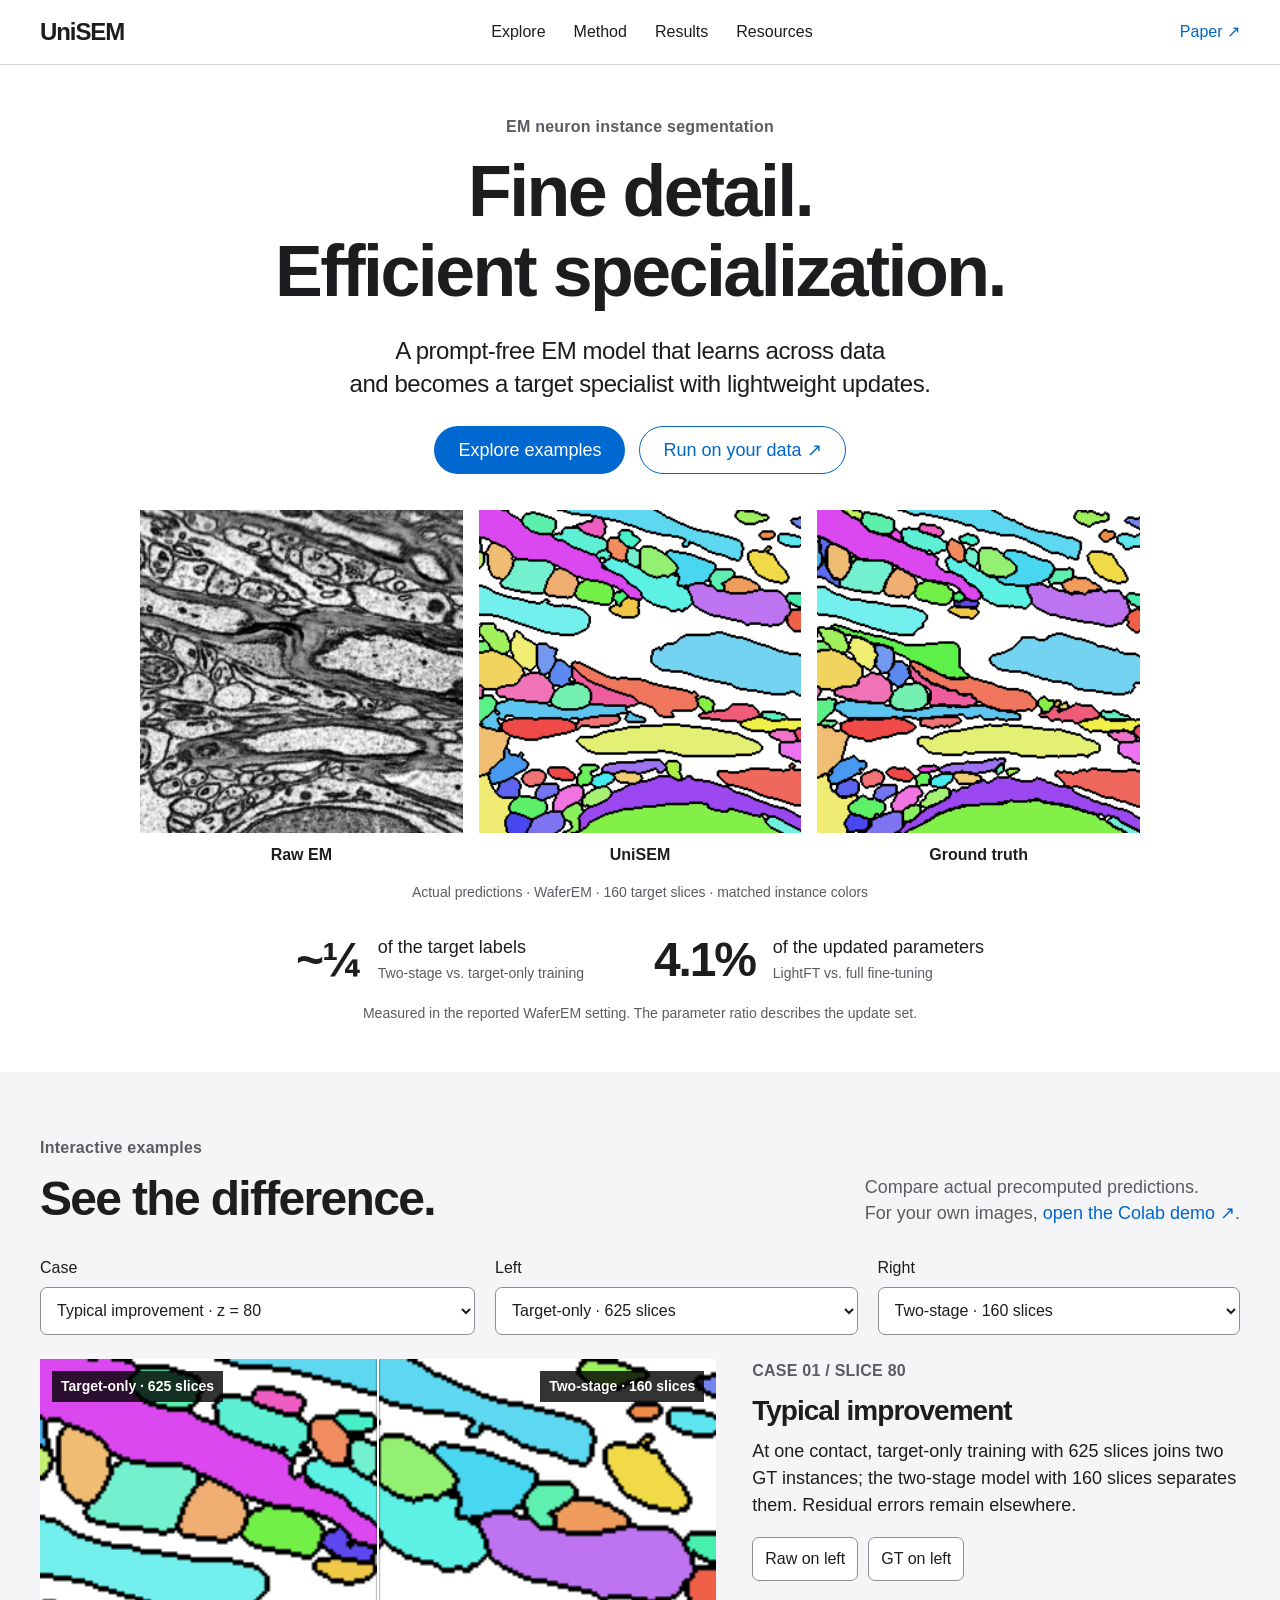
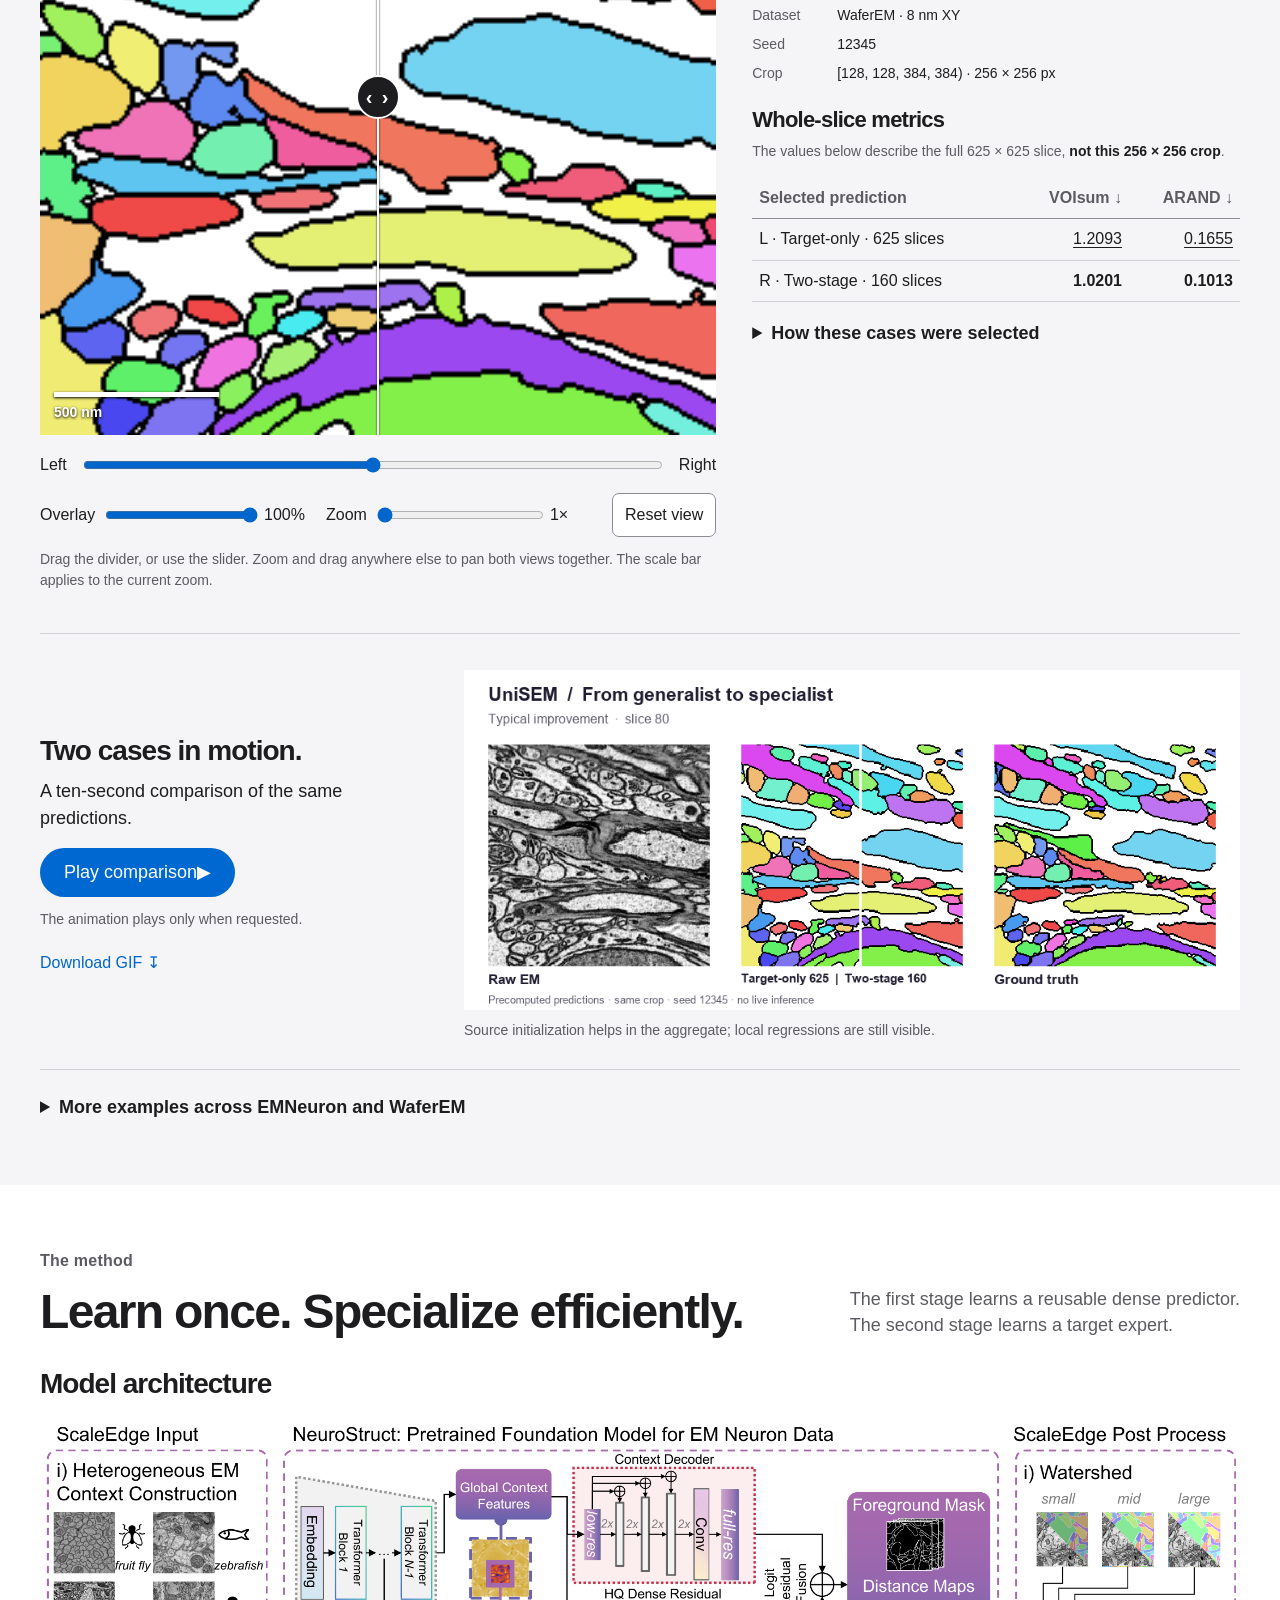
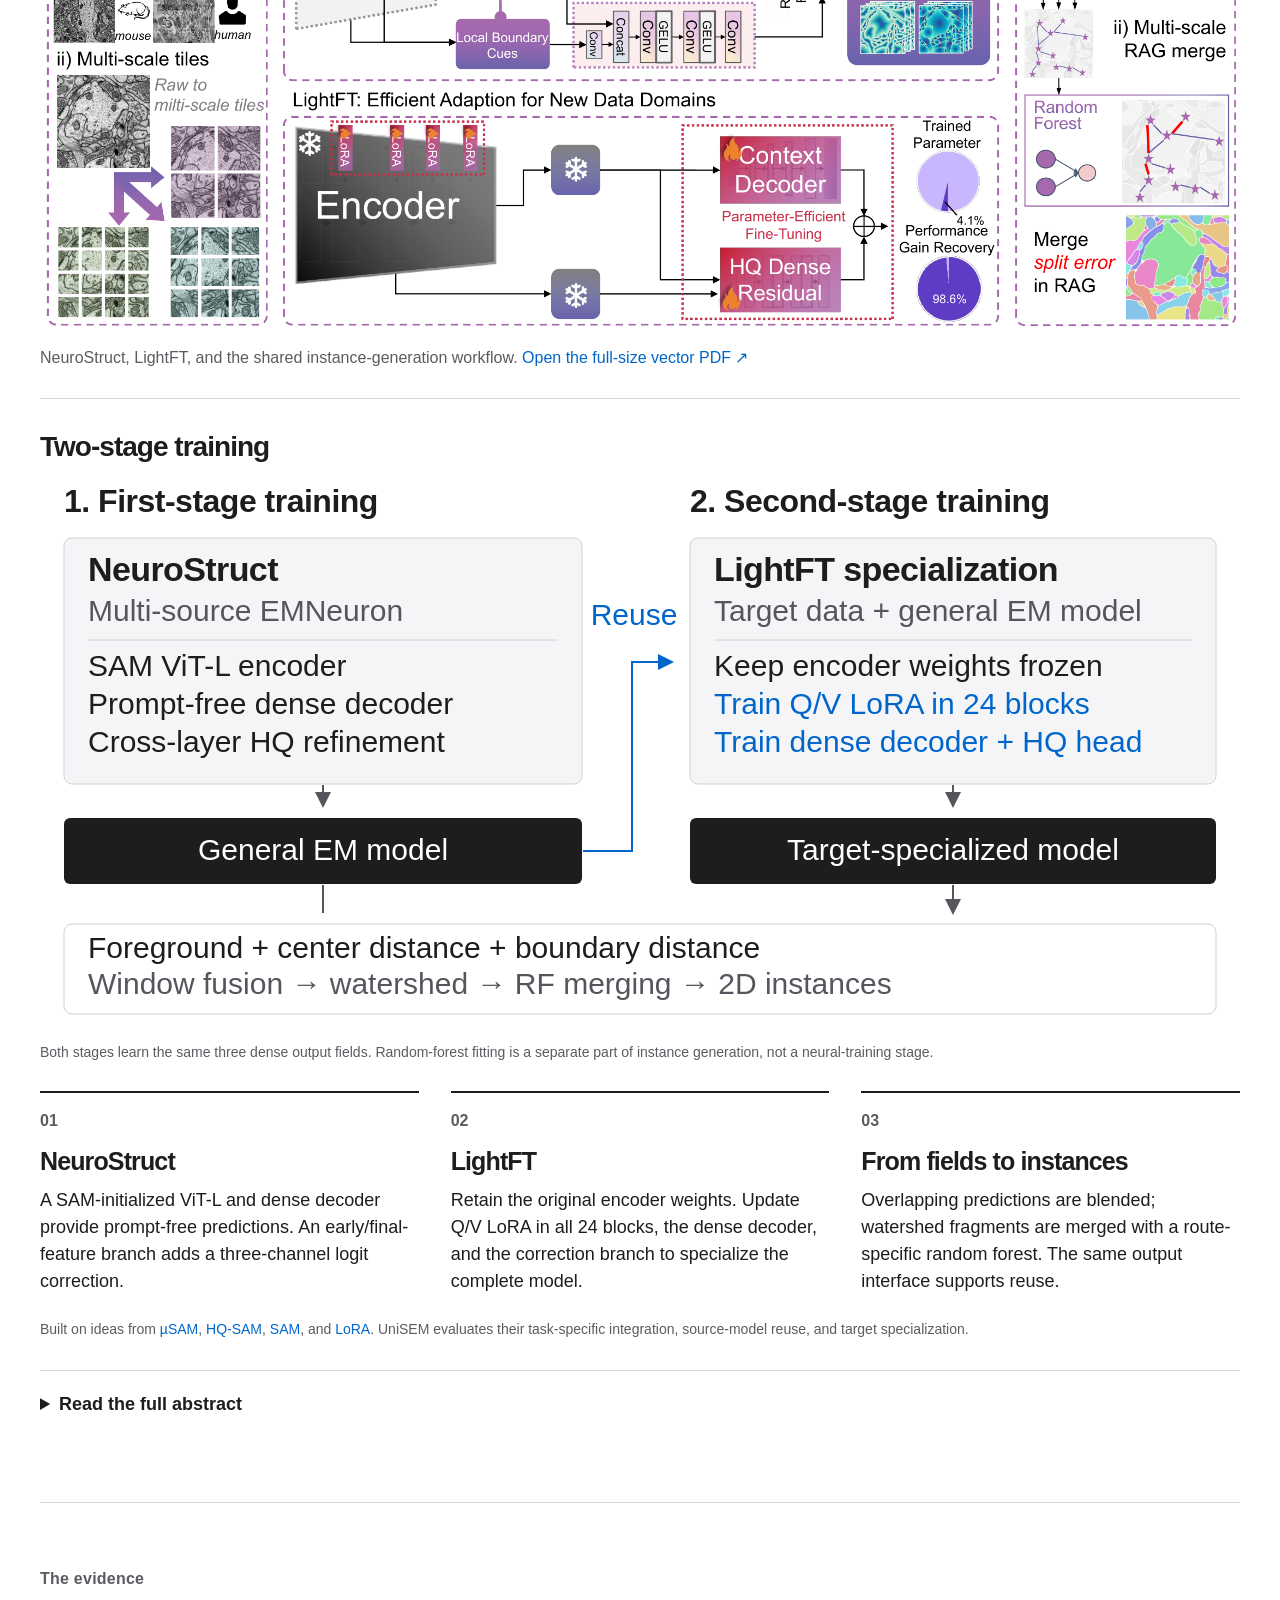
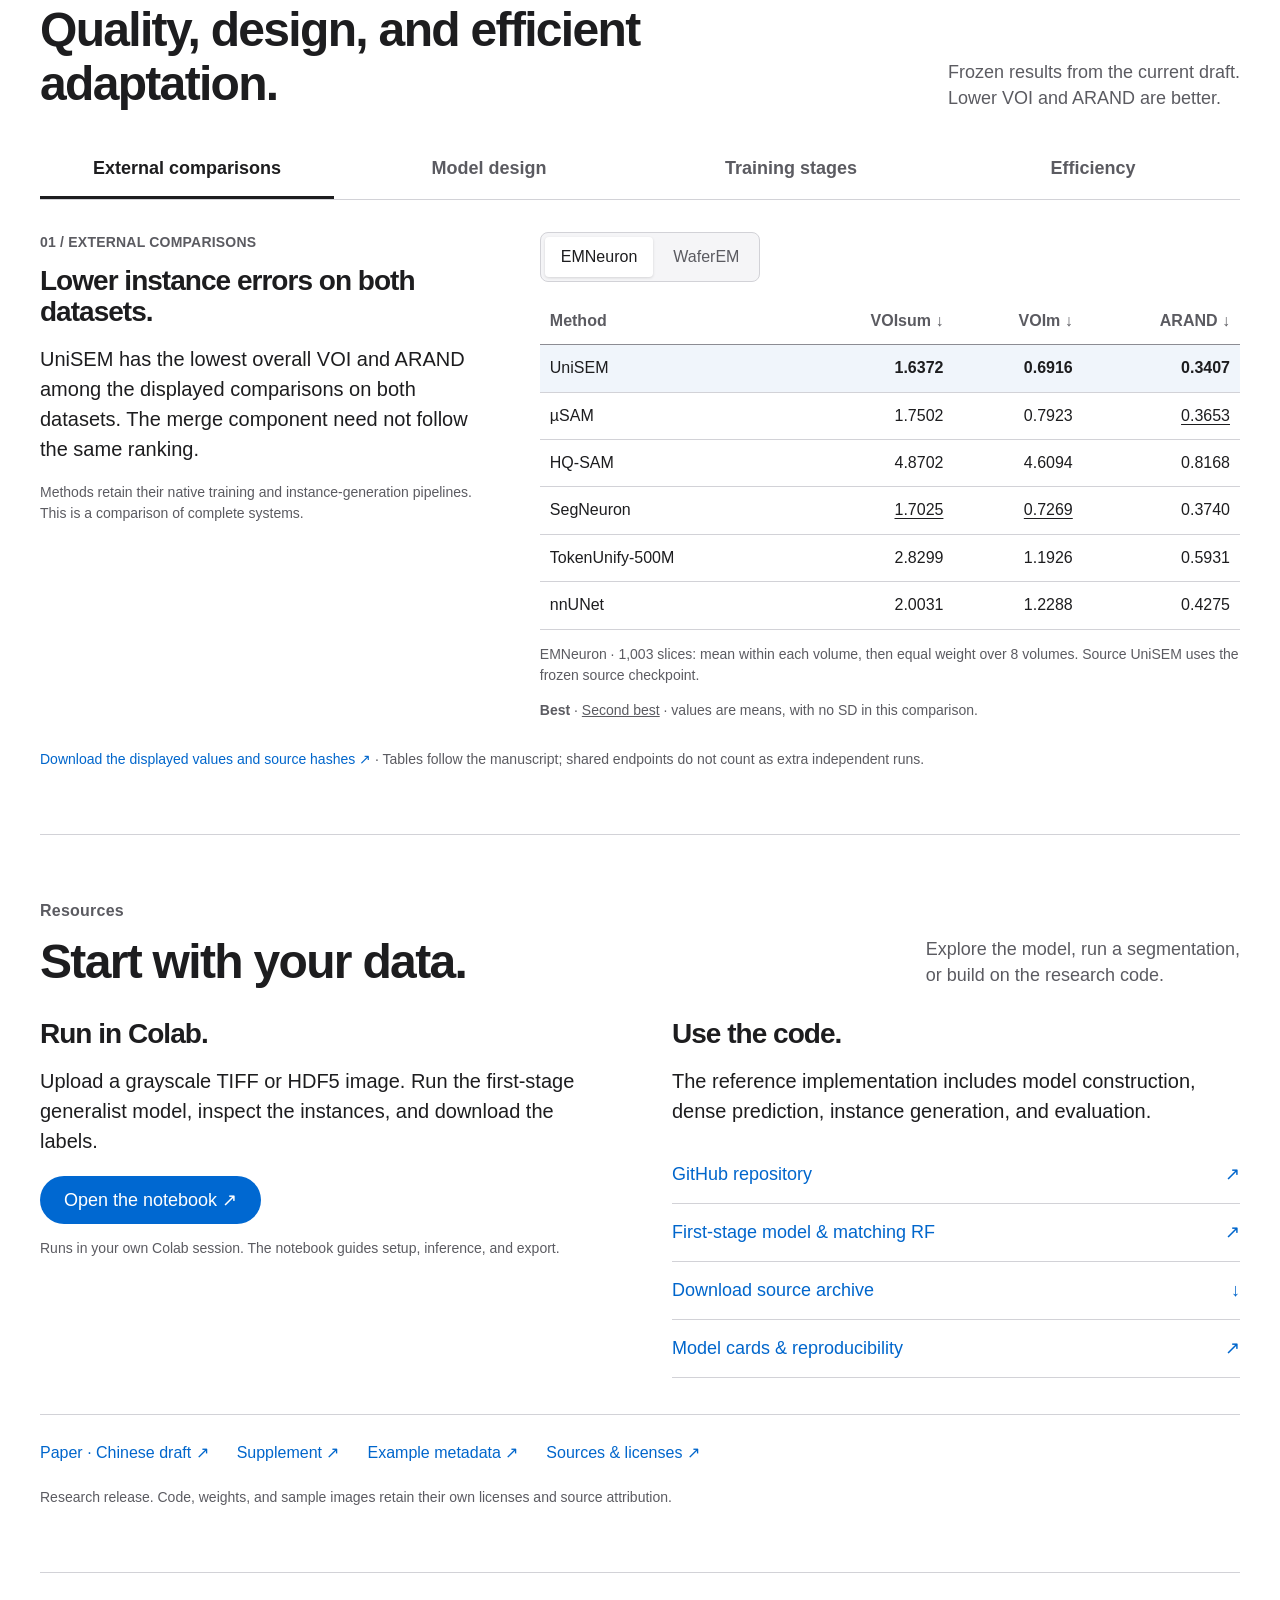
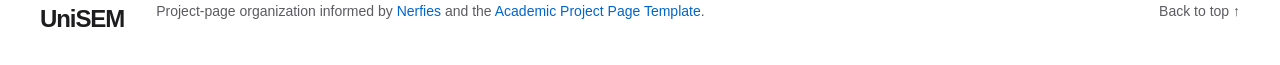
==== commit 82f5e94b: "Enlarge method labels and show the author architecture overview" ====
--- a/site/index.html
+++ b/site/index.html
@@ -6,9 +6,9 @@
   <meta name="theme-color" content="#f5f5f7">
   <meta name="description" content="Prompt-free EM neuron segmentation with a reusable generalist model and efficient target specialization. Explore real predictions or segment your data in Colab.">
   <title>UniSEM | EM neuron segmentation</title>
-  <link rel="icon" href="assets/favicon.svg" type="image/svg+xml">
-  <link rel="stylesheet" href="styles.css">
-  <script src="app.js" defer></script>
+  <link rel="icon" href="assets/favicon.svg?v=e277f0d589ac" type="image/svg+xml">
+  <link rel="stylesheet" href="styles.css?v=ae7b8bc2bbb1">
+  <script src="app.js?v=02338399c50e" defer></script>
 </head>
 <body>
   <a class="skip-link" href="#main">Skip to content</a>
@@ -73,7 +73,8 @@
 <section id="method" class="method-section section-space">
       <div class="section-shell">
         <div class="section-heading"><div><p class="eyebrow">The method</p><h2>Learn once. Specialize efficiently.</h2></div><p>The first stage learns a reusable dense predictor.<br> The second stage learns a target expert.</p></div>
-        <figure class="method-figure"><img src="assets/method.svg" width="1200" height="550" alt="Two-stage UniSEM pipeline: source EM trains NeuroStruct into a reusable generalist; target labels and LightFT produce a specialist; dense fields are converted to instances through a shared workflow."><figcaption>Both stages learn the same three dense output fields. Random-forest fitting is a separate part of instance generation, not a neural-training stage.</figcaption></figure>
+        <figure class="author-figure" aria-labelledby="architecture-heading"><h3 id="architecture-heading">Model architecture</h3><a class="architecture-link" href="assets/author-overview.pdf" aria-label="Open the original UniSEM architecture overview as a vector PDF"><img src="assets/author-overview.png" width="2200" height="943" loading="lazy" alt="Author-drawn UniSEM overview showing NeuroStruct dense prediction, LightFT encoder LoRA and trainable dense heads, and the shared multiscale instance-generation workflow"></a><figcaption>NeuroStruct, LightFT, and the shared instance-generation workflow. <a href="assets/author-overview.pdf">Open the full-size vector PDF ↗</a><span class="figure-pan-hint"> Scroll across the figure to inspect its details.</span></figcaption></figure>
+        <figure class="method-figure"><h3>Two-stage training</h3><img src="assets/method.svg?v=83ff54bbfd0e" width="1200" height="550" alt="First-stage training builds a general EM model. Second-stage LightFT trains all-block Q/V LoRA and the dense heads to create a target-specialized model."><figcaption>Both stages learn the same three dense output fields. Random-forest fitting is a separate part of instance generation, not a neural-training stage.</figcaption></figure>
         <div class="method-explainer">
           <div><span class="method-number">01</span><h3>NeuroStruct</h3><p>A SAM-initialized ViT-L and dense decoder provide prompt-free predictions. An early/final-feature branch adds a three-channel logit correction.</p></div>
           <div><span class="method-number">02</span><h3>LightFT</h3><p>Retain the original encoder weights. Update Q/V LoRA in all 24 blocks, the dense decoder, and the correction branch to specialize the complete model.</p></div>
@@ -86,7 +87,6 @@
         <p>In the reported EMNeuron and WaferEM comparisons, UniSEM achieves lower overall VOI and ARAND than the listed external baselines. Structure and training-stage comparisons support the design. After source training, approximately one quarter of the target labels outperforms target-only training with all labels; LightFT reaches near-full-fine-tuning quality while updating approximately 4.1% as many parameters.</p>
         <p class="fine-print">The evaluation concerns 2D instances within individual slices. Cross-slice identity reconstruction and general claims about all EM datasets are outside the reported evidence.</p>
       </div></details>
-        <details class="author-figure"><summary>Inspect the author’s full architecture figure <span aria-hidden="true">+</span></summary><a href="assets/author-overview.pdf"><img src="assets/author-overview.png" loading="lazy" alt="Full author-provided UniSEM architecture figure, available as a vector PDF"></a><p><a href="assets/author-overview.pdf">Open the original vector figure ↗</a></p></details>
       </div>
     </section>
 <section id="evidence" class="section-shell section-space evidence-section">
--- a/site/styles.css
+++ b/site/styles.css
@@ -130,7 +130,8 @@
 .details-body > p { margin-bottom: 18px; }
 .historical-figure { display: block; overflow-x: auto; margin-block: 20px; background: white; }
 .historical-figure img { width: 100%; min-width: 720px; }
-.method-figure { margin-bottom: 28px; overflow-x: auto; }
+.method-figure { margin-top: 32px; margin-bottom: 28px; overflow-x: auto; }
+.method-figure h3 { margin-bottom: 18px; }
 .method-figure img { width: 100%; min-width: 700px; }
 .method-figure figcaption { padding-top: 12px; }
 .method-explainer { display: grid; grid-template-columns: repeat(3, minmax(0,1fr)); gap: 32px; margin-bottom: 24px; }
@@ -139,12 +140,13 @@
 .method-explainer h3 { font-size: 25px; margin-bottom: 12px; }
 .method-explainer p { font-size: 18px; }
 .credit-line { max-width: 1050px; }
-.abstract-details, .author-figure { margin-top: 24px; padding-block: 20px; border-top: 1px solid var(--line); }
-.abstract-details { margin-top: 30px; }
-.author-figure { margin-top: 0; border-bottom: 1px solid var(--line); }
-.author-figure summary span { float: right; margin-right: 8px; }
-.author-figure img { width: 100%; }
-.author-figure p { font-size: 16px; margin-top: 14px; }
+.abstract-details { margin-top: 30px; padding-block: 20px; border-top: 1px solid var(--line); }
+.author-figure { margin: 0 0 32px; padding-bottom: 28px; border-bottom: 1px solid var(--line); }
+.author-figure h3 { margin-bottom: 18px; }
+.architecture-link { display: block; overflow-x: auto; }
+.author-figure img { display: block; width: 100%; min-width: 1100px; }
+.author-figure figcaption { font-size: 16px; margin-top: 14px; }
+.figure-pan-hint { display: none; }
 .abstract-copy { max-width: 980px; }
 .abstract-copy p { font-size: 20px; }
 .abstract-copy .fine-print { font-size: 14px; }
@@ -281,6 +283,7 @@
   .abstract-copy p { font-size: 18px; }
   .abstract-copy .fine-print { font-size: 14px; }
   .method-figure { margin-bottom: 24px; }
+  .figure-pan-hint { display: inline; }
   .evidence-tabs { margin-bottom: 24px; gap: 0; }
   .evidence-tabs button { flex: none; padding: 12px 16px; font-size: 16px; }
   .evidence-copy p:not(.eyebrow):not(.fine-print) { font-size: 18px; }
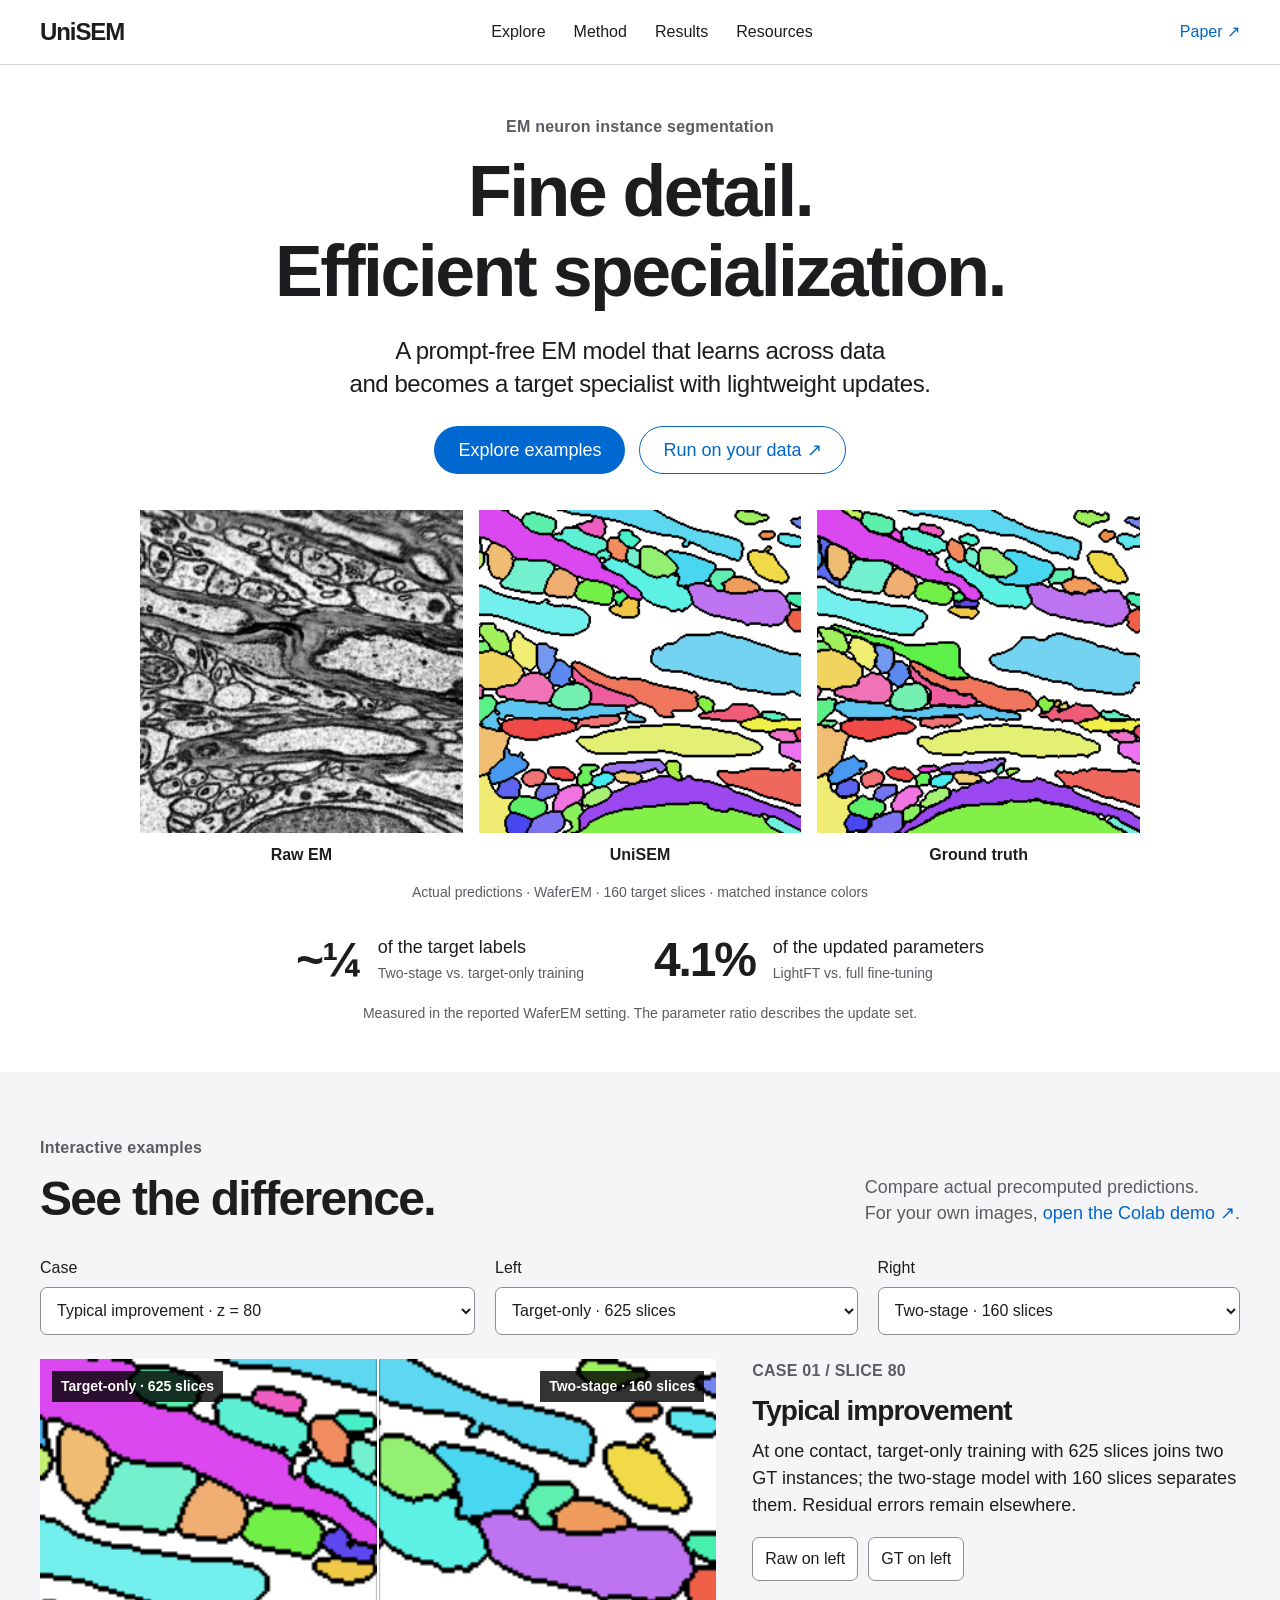
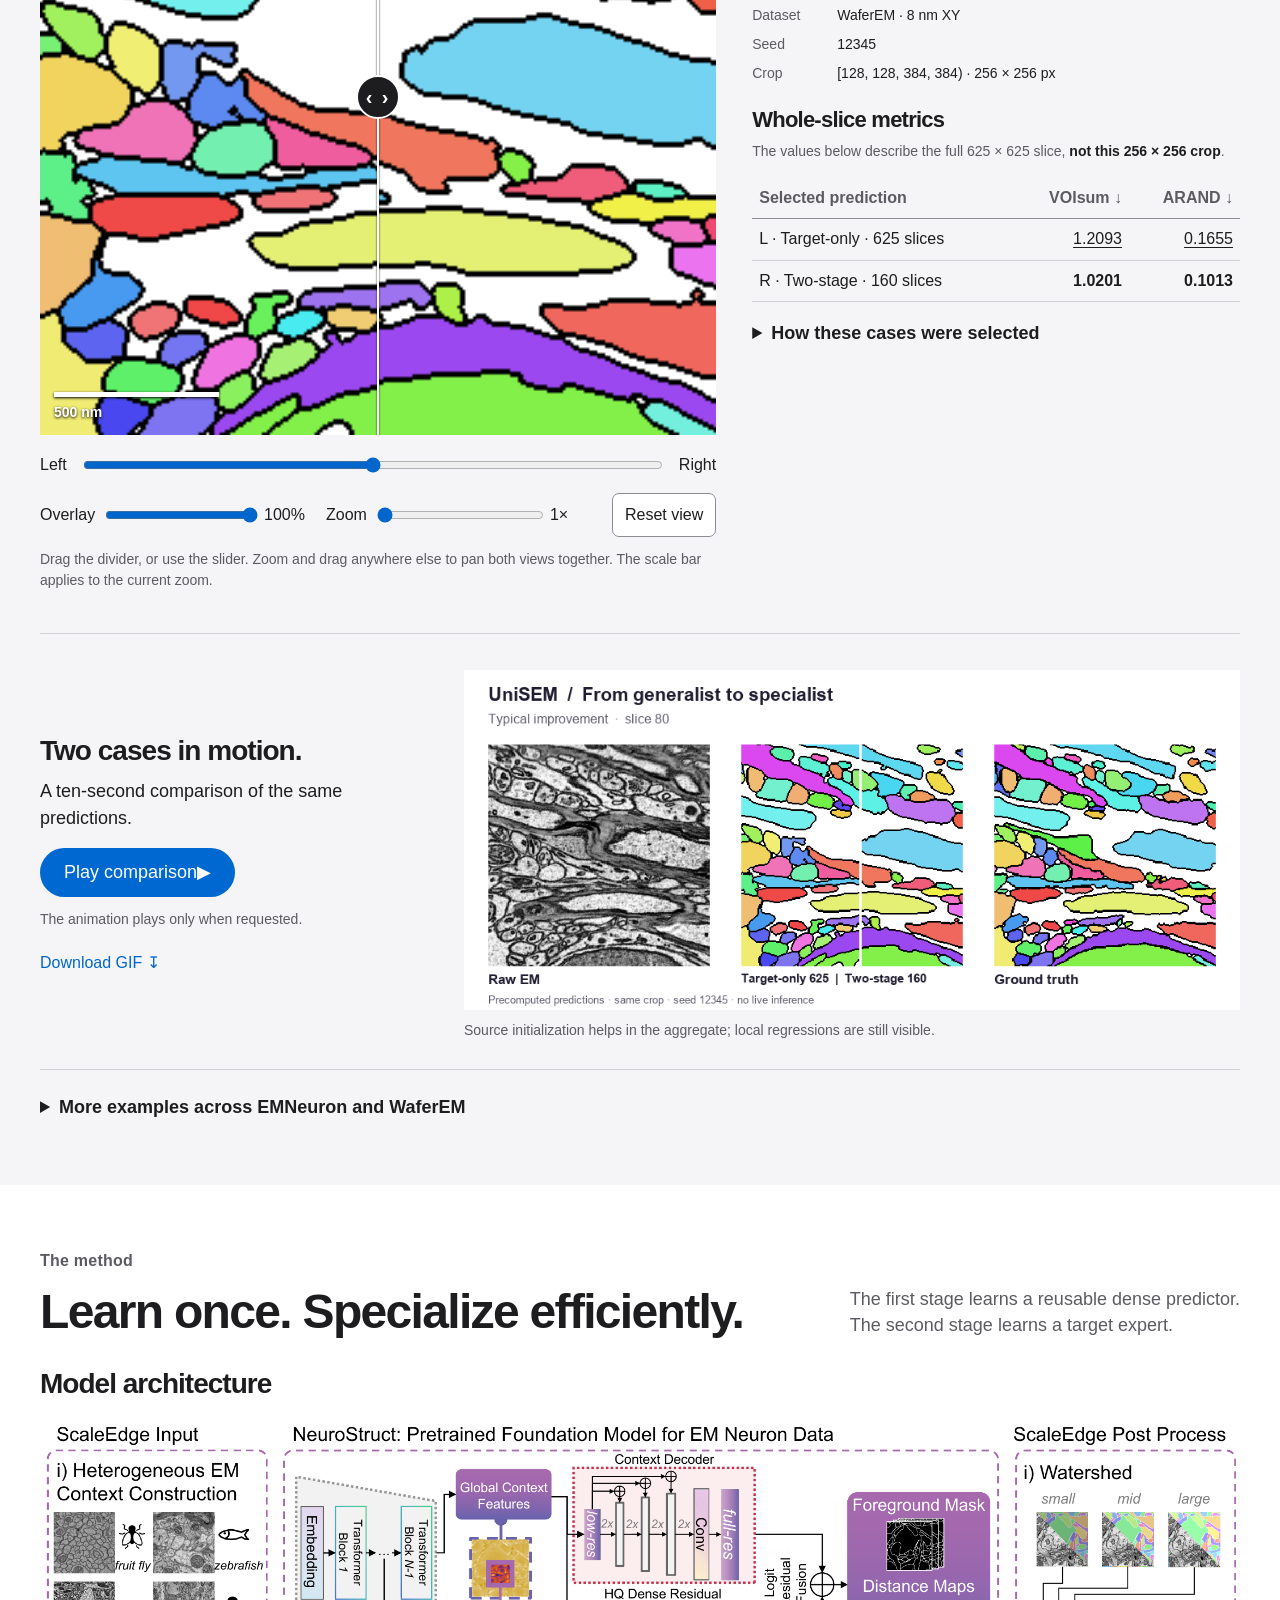
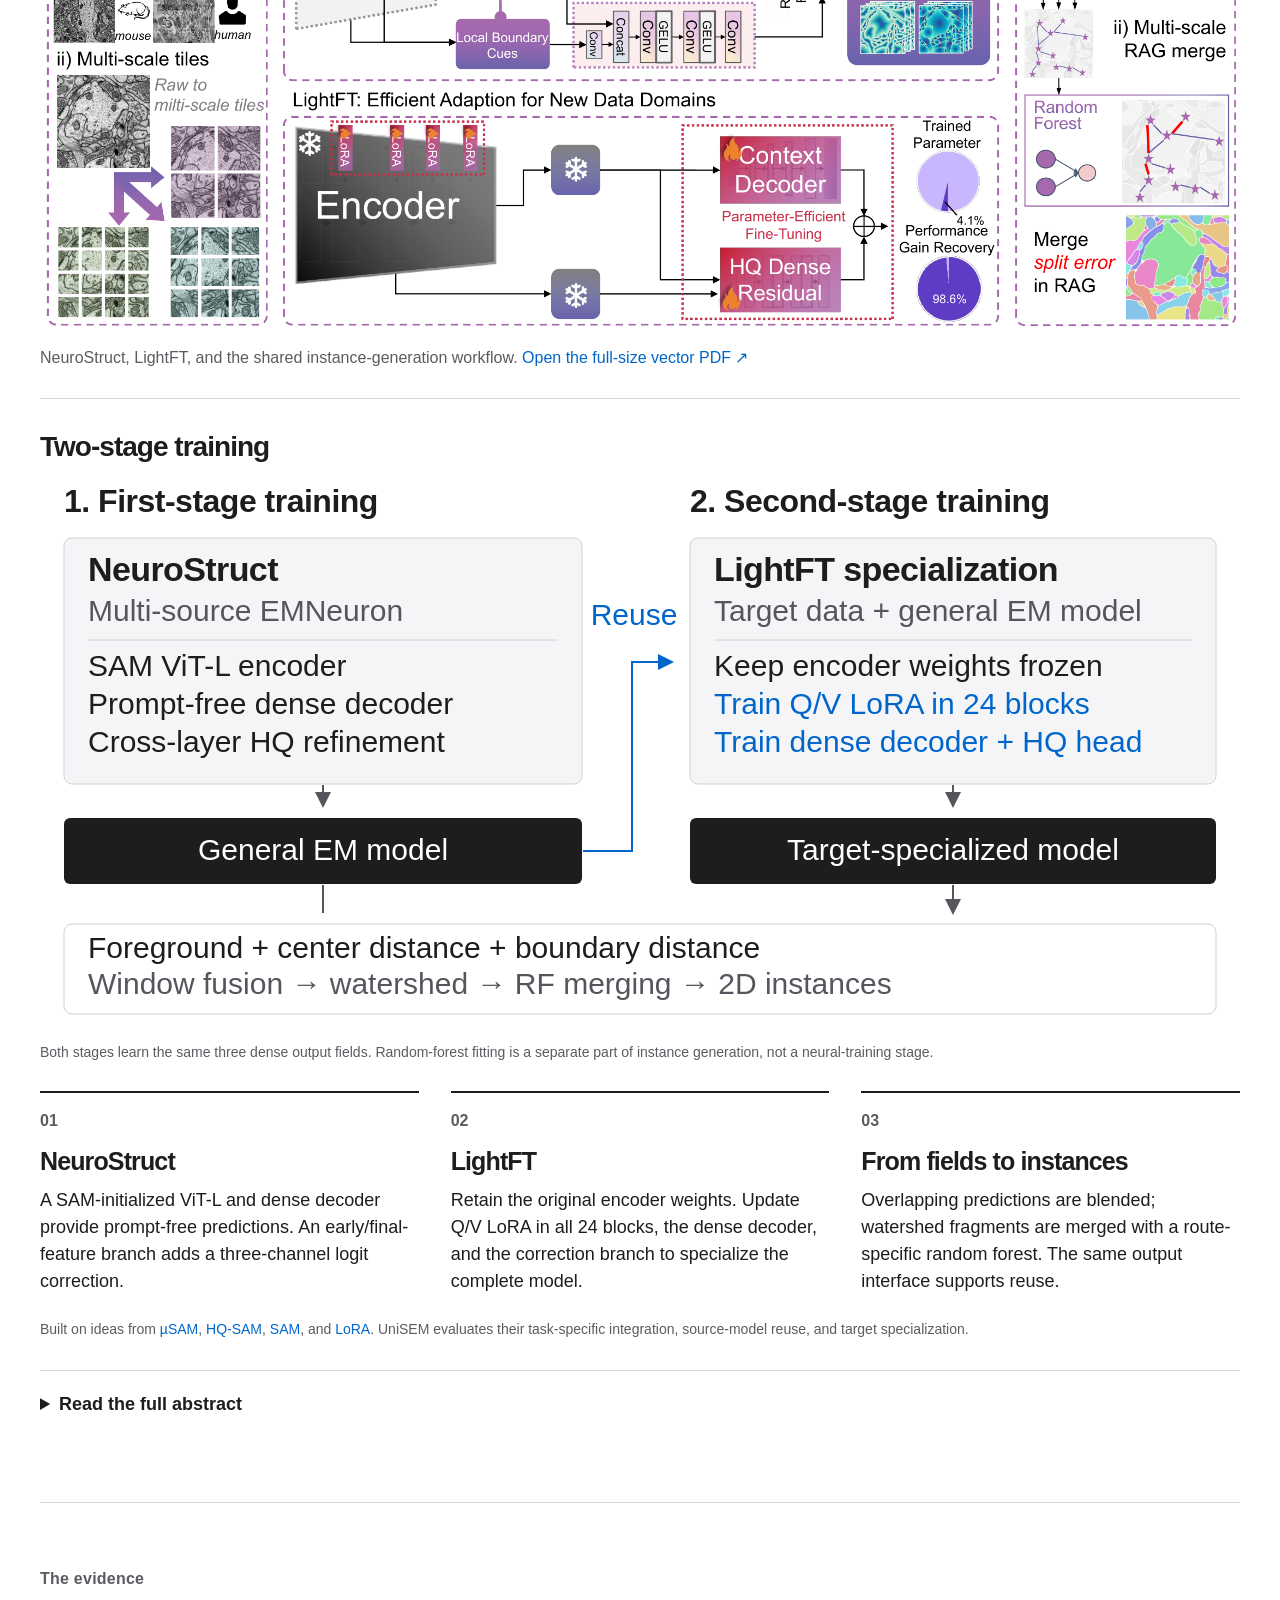
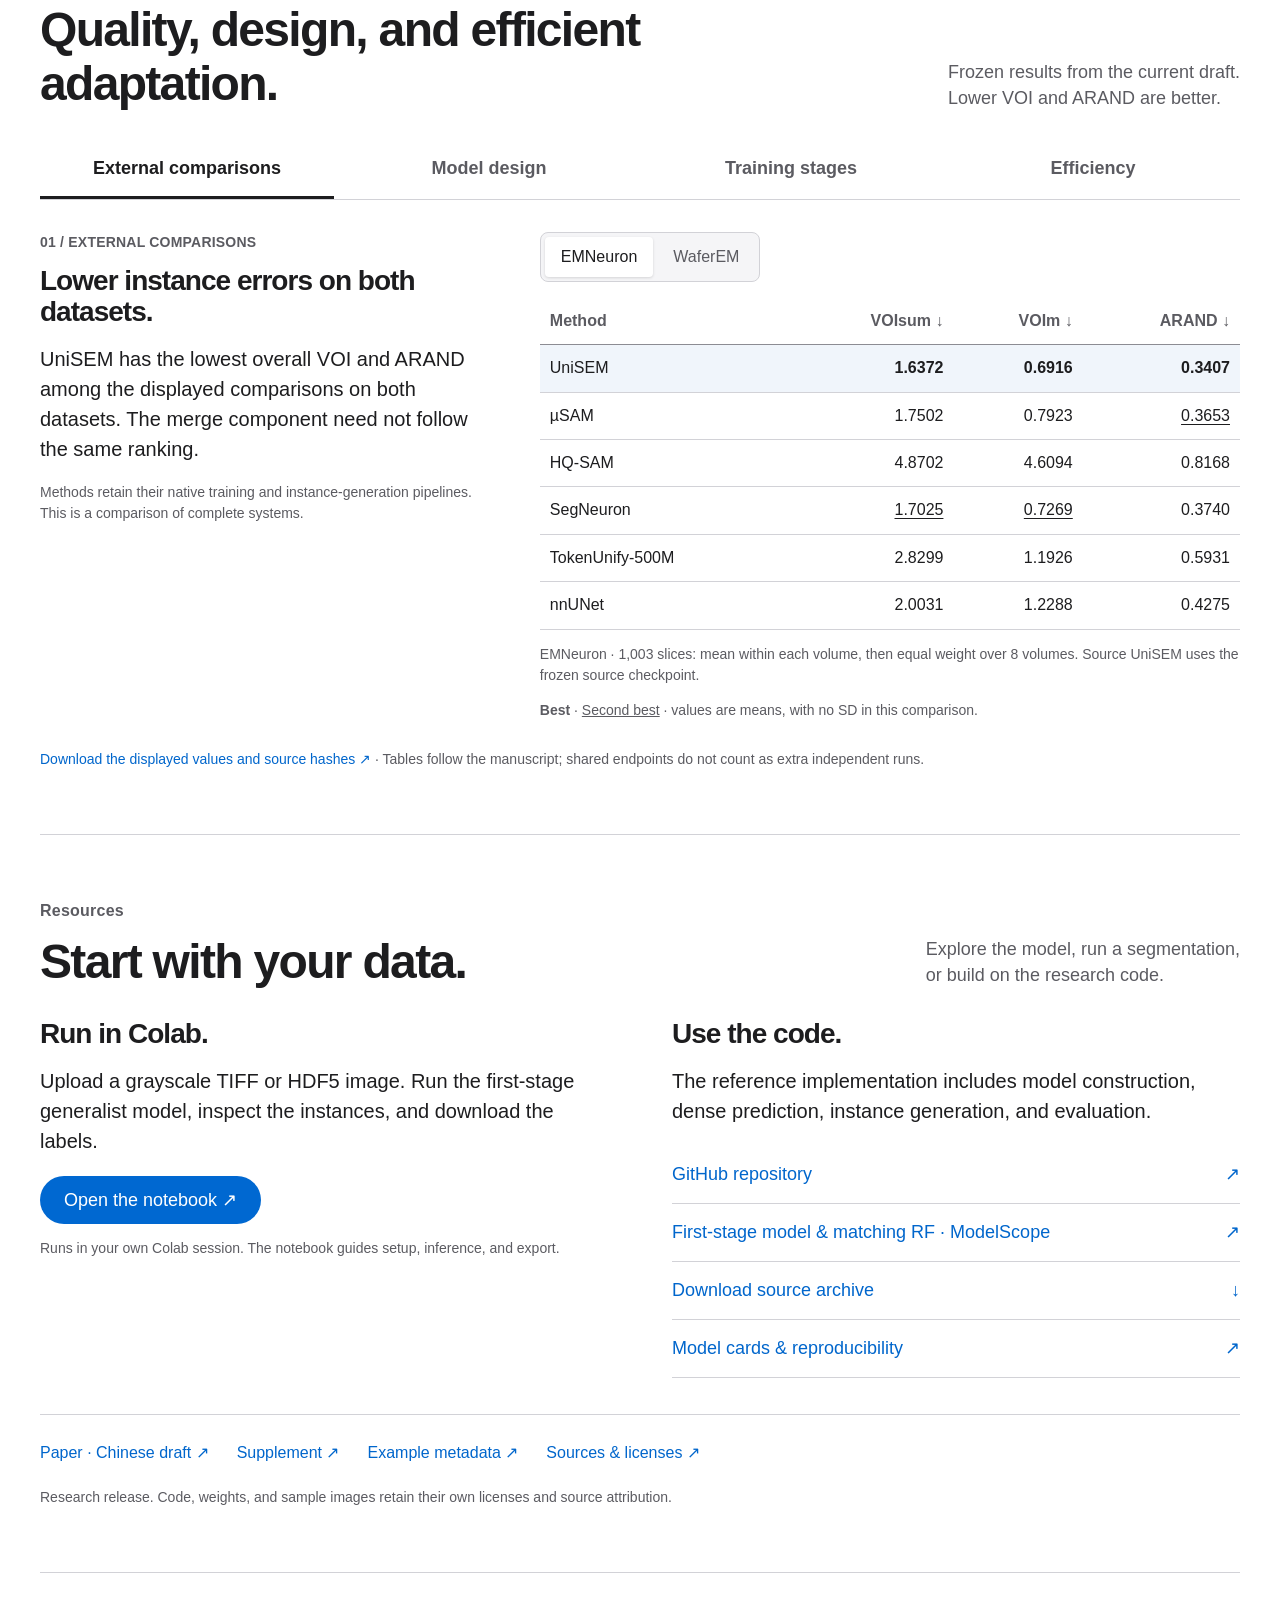
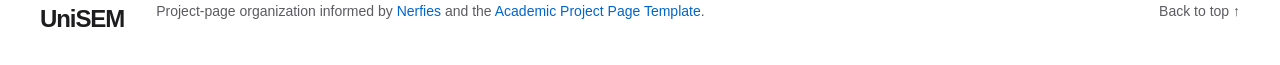
==== commit e2585976: "Prepare ModelScope-hosted Colab validation" ====
--- a/site/index.html
+++ b/site/index.html
@@ -119,7 +119,7 @@
       <div class="section-heading"><div><p class="eyebrow">Resources</p><h2>Start with your data.</h2></div><p>Explore the model, run a segmentation,<br>or build on the research code.</p></div>
       <div class="resource-grid">
         <div><h3>Run in Colab.</h3><p>Upload a grayscale TIFF or HDF5 image. Run the first-stage generalist model, inspect the instances, and download the labels.</p><a class="button primary" href="https://colab.research.google.com/github/oxidationreduction/UniSEM-ISBI/blob/main/notebooks/UniSEM_Colab.ipynb">Open the notebook ↗</a><p class="fine-print">Runs in your own Colab session. The notebook guides setup, inference, and export.</p></div>
-        <div><h3>Use the code.</h3><p>The reference implementation includes model construction, dense prediction, instance generation, and evaluation.</p><a class="resource-row" href="https://github.com/oxidationreduction/UniSEM-ISBI"><span>GitHub repository</span><span aria-hidden="true">↗</span></a><a class="resource-row" href="https://huggingface.co/dreamBuilder/UniSEM"><span>First-stage model &amp; matching RF</span><span aria-hidden="true">↗</span></a><a class="resource-row" href="downloads/unisem-source.zip"><span>Download source archive</span><span aria-hidden="true">↓</span></a><a class="resource-row" href="models.html"><span>Model cards &amp; reproducibility</span><span aria-hidden="true">↗</span></a></div>
+        <div><h3>Use the code.</h3><p>The reference implementation includes model construction, dense prediction, instance generation, and evaluation.</p><a class="resource-row" href="https://github.com/oxidationreduction/UniSEM-ISBI"><span>GitHub repository</span><span aria-hidden="true">↗</span></a><a class="resource-row" href="https://modelscope.cn/models/dreamBuilder/UniSEM"><span>First-stage model &amp; matching RF · ModelScope</span><span aria-hidden="true">↗</span></a><a class="resource-row" href="downloads/unisem-source.zip"><span>Download source archive</span><span aria-hidden="true">↓</span></a><a class="resource-row" href="models.html"><span>Model cards &amp; reproducibility</span><span aria-hidden="true">↗</span></a></div>
       </div>
       <div class="paper-links"><a href="assets/paper.pdf?v=2f1f1c6c219d">Paper · Chinese draft ↗</a><a href="assets/supplement.pdf?v=b7bf4176d18c">Supplement ↗</a><a href="assets/cases.json">Example metadata ↗</a><a href="licenses.html">Sources &amp; licenses ↗</a></div>
       <p class="release-note fine-print">Research release. Code, weights, and sample images retain their own licenses and source attribution.</p>
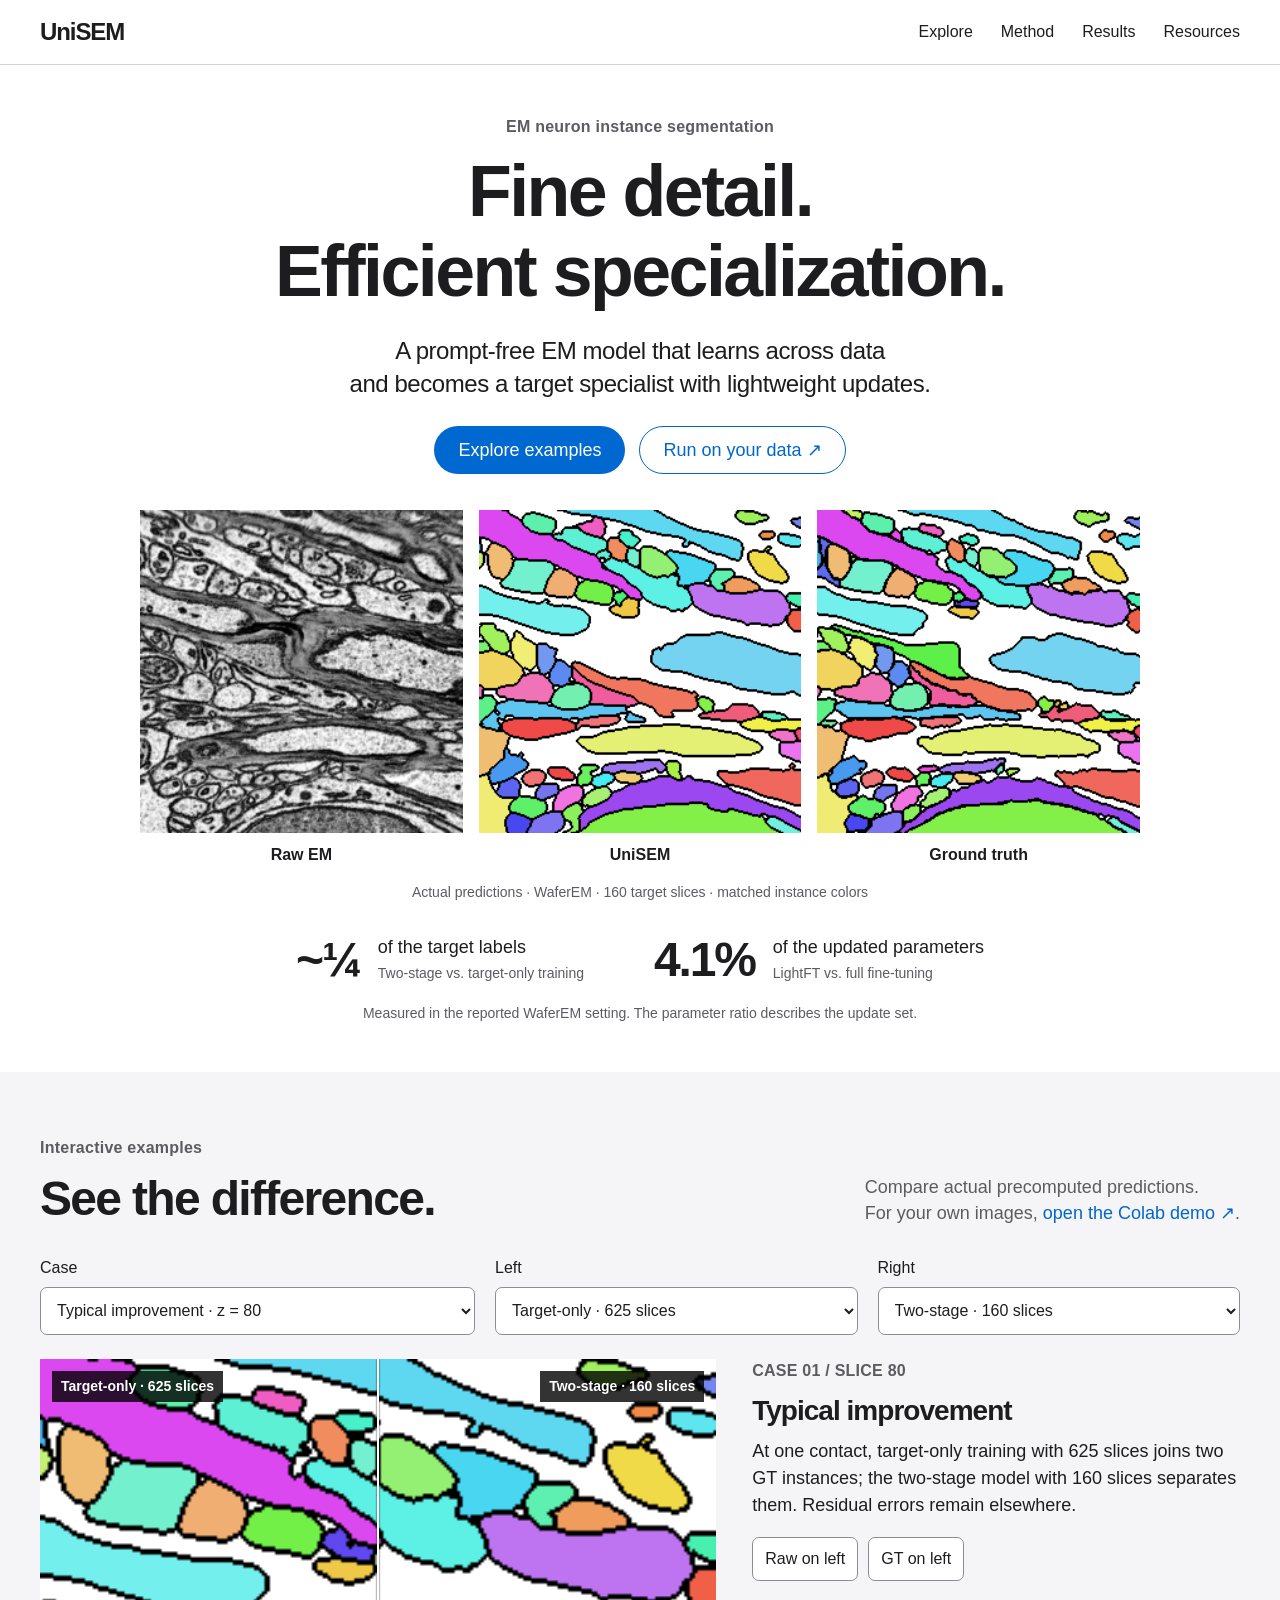
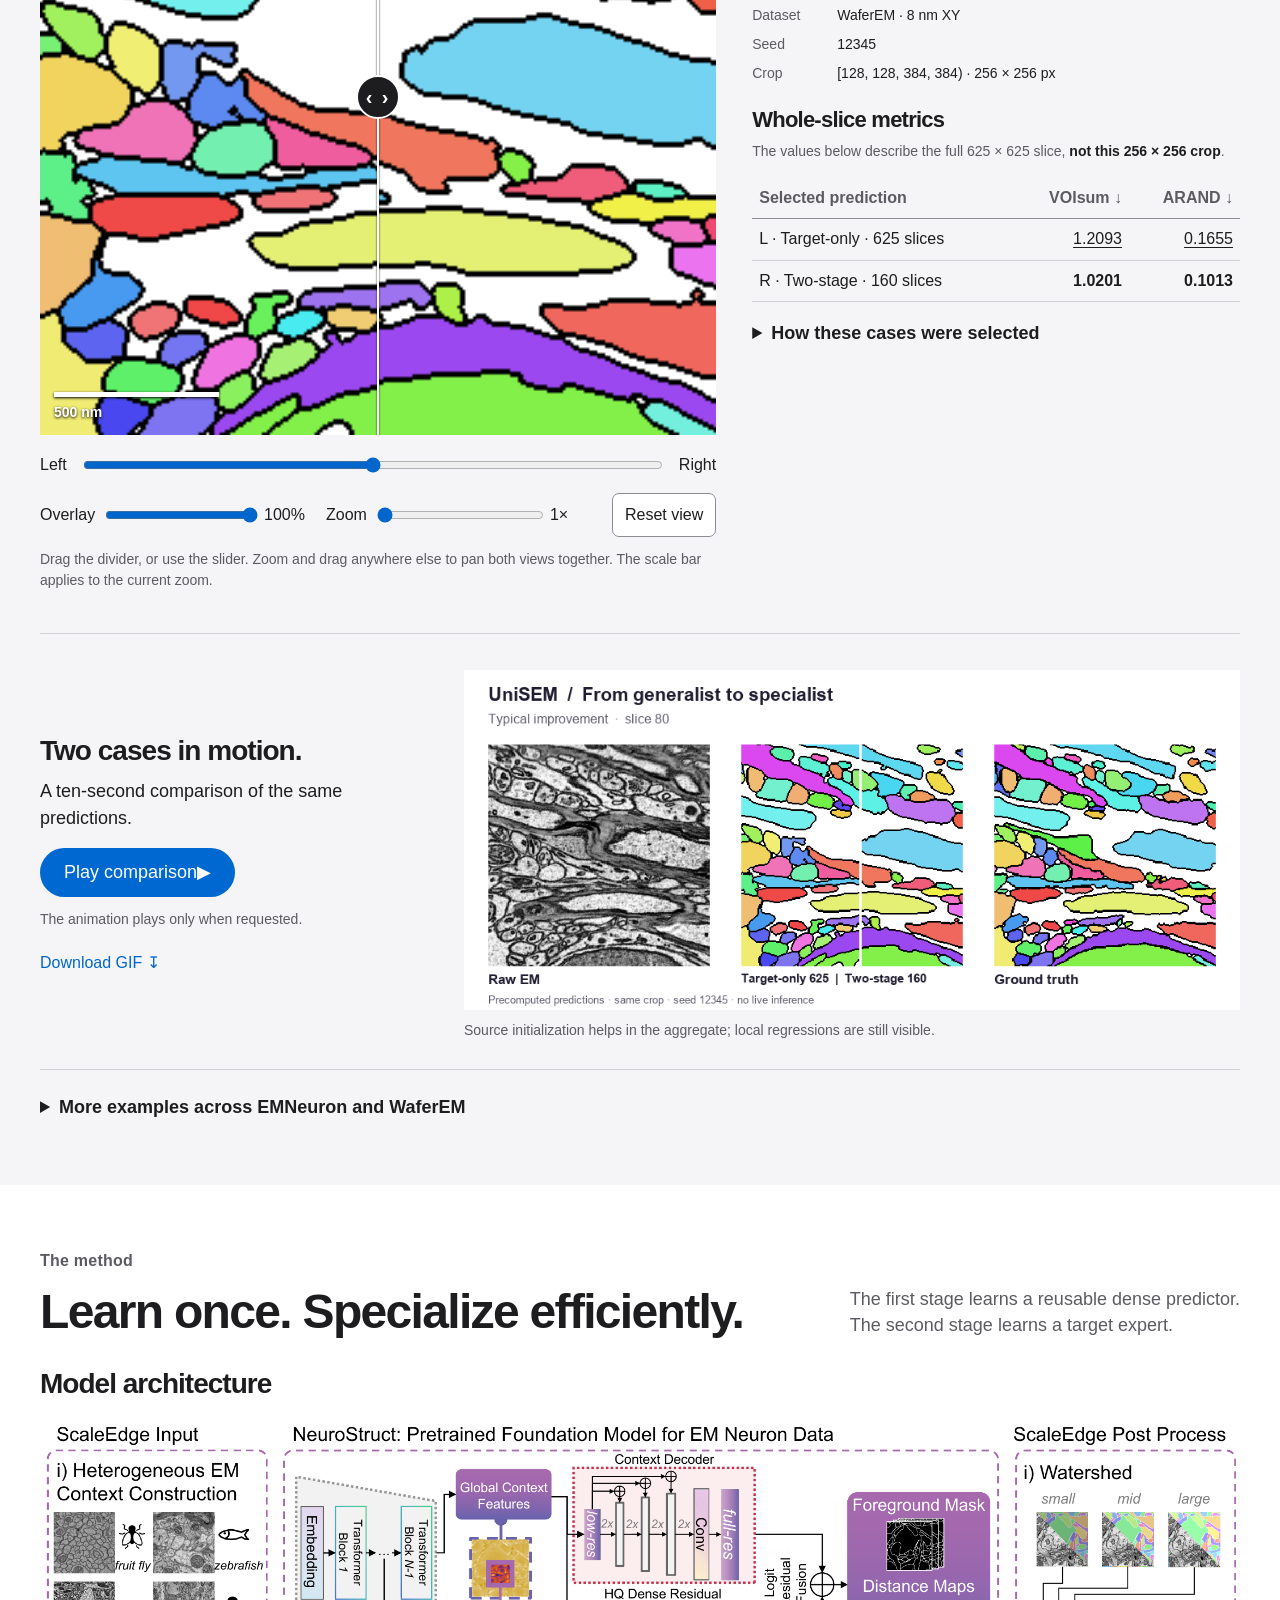
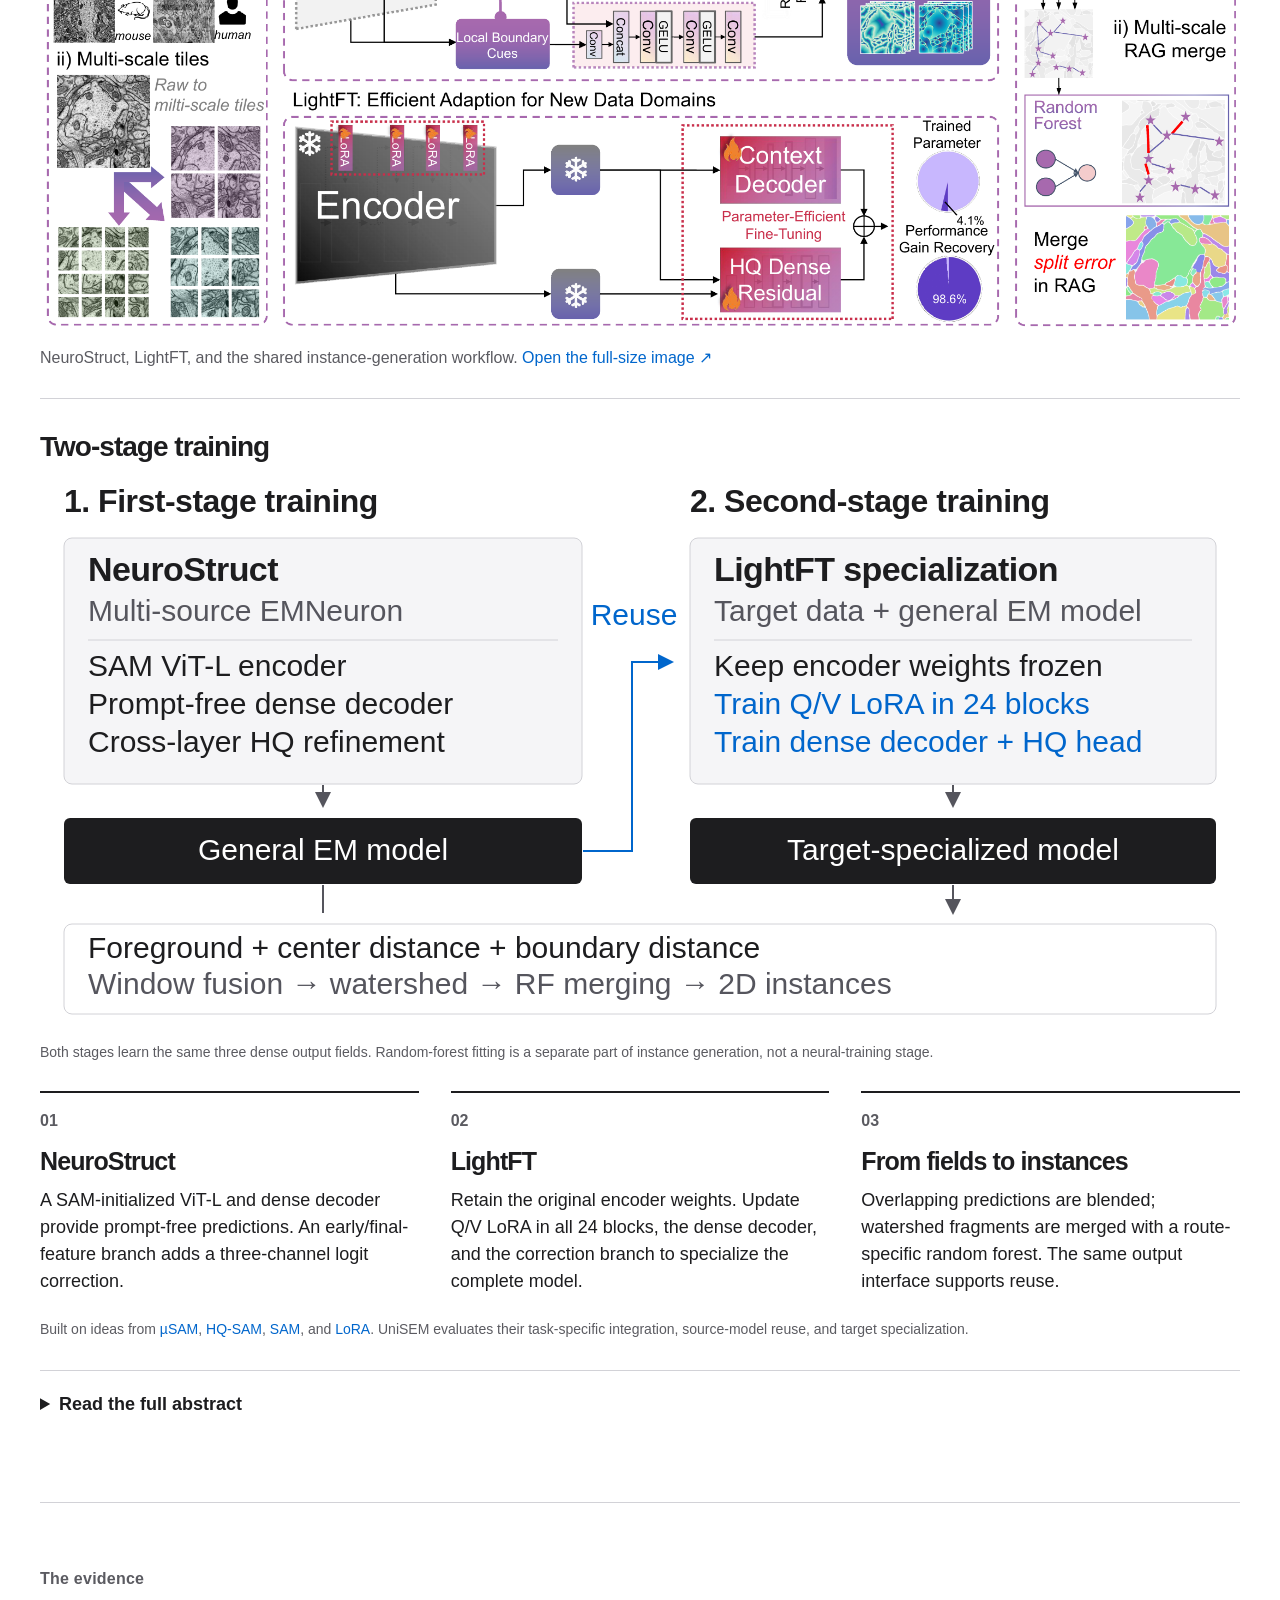
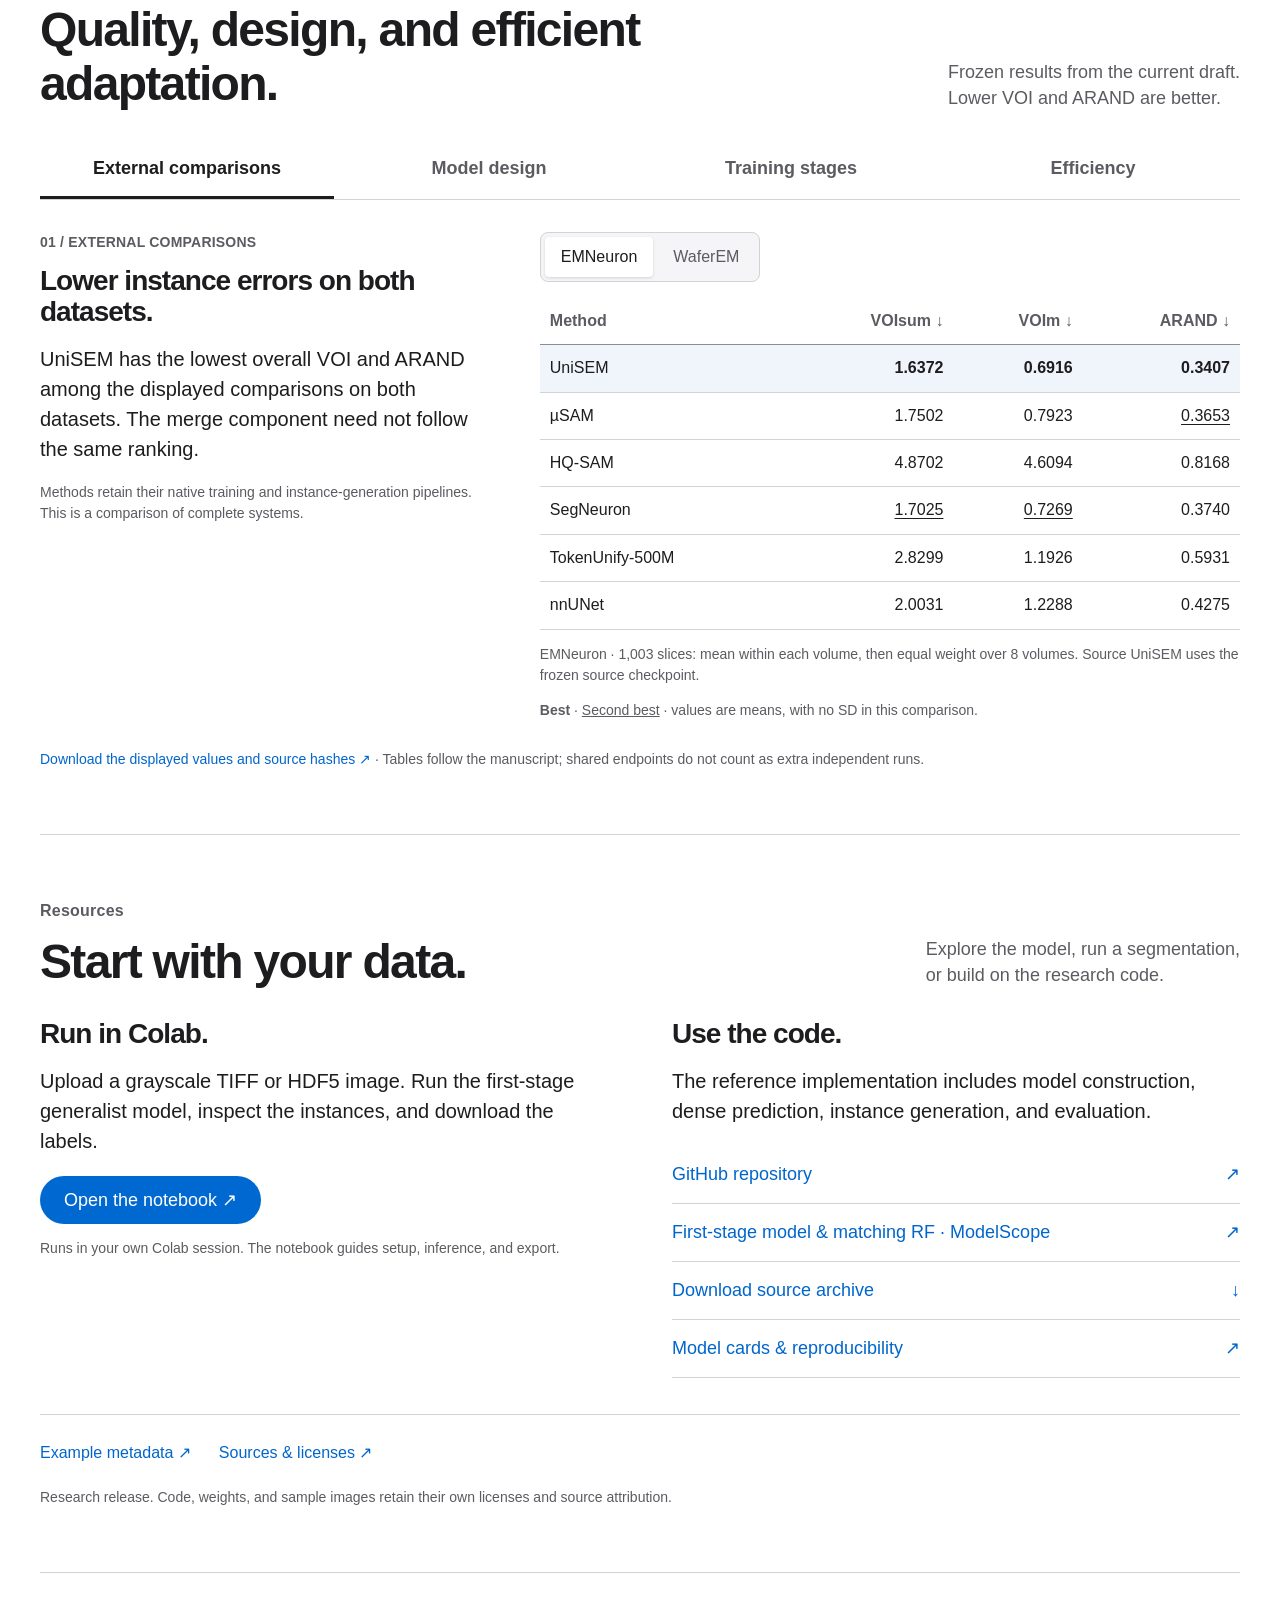
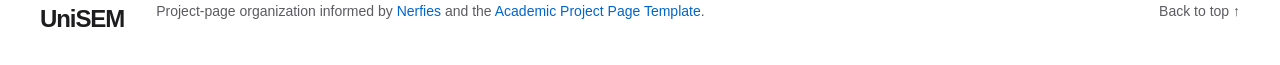
==== commit ffa77bba: "Withdraw manuscript PDFs from public repository and project page" ====
--- a/site/index.html
+++ b/site/index.html
@@ -15,7 +15,7 @@
   <header class="site-header">
     <a class="wordmark" href="#">UniSEM</a>
     <nav aria-label="Main navigation"><a href="#explore">Explore</a><a href="#method">Method</a><a href="#evidence">Results</a><a href="#reuse">Resources</a></nav>
-    <a class="header-paper" href="assets/paper.pdf?v=2f1f1c6c219d">Paper ↗</a>
+
   </header>
   <main id="main">
     <section class="hero section-shell" aria-labelledby="hero-title">
@@ -66,14 +66,14 @@
       <div class="section-margin"><h3>Two cases in motion.</h3><p>A ten-second comparison of the same predictions.</p><button type="button" class="button primary" id="film-toggle" aria-pressed="false">Play comparison <span aria-hidden="true">▶</span></button><p class="fine-print">The animation plays only when requested.</p><a class="subtle-link" href="assets/comparison.gif" download>Download GIF ↧</a></div>
       <figure class="film-figure"><img id="comparison-film" src="assets/comparison-poster.png" data-animation="assets/comparison.gif" data-poster="assets/comparison-poster.png" width="960" height="420" loading="lazy" alt="Animated comparison of raw EM, target-only 625-slice and two-stage 160-slice predictions, and ground truth for one improvement and one regression case"><figcaption>Source initialization helps in the aggregate; local regressions are still visible.</figcaption></figure>
     </div>
-<details class="more-examples"><summary>More examples across EMNeuron and WaferEM</summary><div class="details-body"><p>Reference model configurations at matched locations.</p><a class="historical-figure" href="assets/qualitative-comparison.pdf"><img src="assets/qualitative-comparison.png" loading="lazy" width="2600" height="1000" alt="Reference-configuration comparison across EMNeuron and WaferEM, retaining original method labels, yellow arrows, and red circles"></a><p class="fine-print">The upper and lower rows show EMNeuron and WaferEM examples. The displayed LightFT configuration updates only the decoder/HQ branch and does not include the current all-block Q/V LoRA. The figure’s TokenUnify-1B column is not the 500M baseline in the quantitative table. Colors are not guaranteed to identify the same GT instance across these methods. <a href="assets/qualitative-comparison.pdf">Open the original figure ↗</a></p></div></details>
+<details class="more-examples"><summary>More examples across EMNeuron and WaferEM</summary><div class="details-body"><p>Reference model configurations at matched locations.</p><a class="historical-figure" href="assets/qualitative-comparison.png"><img src="assets/qualitative-comparison.png" loading="lazy" width="2600" height="1000" alt="Reference-configuration comparison across EMNeuron and WaferEM, retaining original method labels, yellow arrows, and red circles"></a><p class="fine-print">The upper and lower rows show EMNeuron and WaferEM examples. The displayed LightFT configuration updates only the decoder/HQ branch and does not include the current all-block Q/V LoRA. The figure’s TokenUnify-1B column is not the 500M baseline in the quantitative table. Colors are not guaranteed to identify the same GT instance across these methods. <a href="assets/qualitative-comparison.png">Open the original figure ↗</a></p></div></details>
         <noscript><p class="notice">The interactive controls require JavaScript. The real prediction examples remain available as images below and in the supplementary PDF.</p></noscript>
       </div>
     </section>
 <section id="method" class="method-section section-space">
       <div class="section-shell">
         <div class="section-heading"><div><p class="eyebrow">The method</p><h2>Learn once. Specialize efficiently.</h2></div><p>The first stage learns a reusable dense predictor.<br> The second stage learns a target expert.</p></div>
-        <figure class="author-figure" aria-labelledby="architecture-heading"><h3 id="architecture-heading">Model architecture</h3><a class="architecture-link" href="assets/author-overview.pdf" aria-label="Open the original UniSEM architecture overview as a vector PDF"><img src="assets/author-overview.png" width="2200" height="943" loading="lazy" alt="Author-drawn UniSEM overview showing NeuroStruct dense prediction, LightFT encoder LoRA and trainable dense heads, and the shared multiscale instance-generation workflow"></a><figcaption>NeuroStruct, LightFT, and the shared instance-generation workflow. <a href="assets/author-overview.pdf">Open the full-size vector PDF ↗</a><span class="figure-pan-hint"> Scroll across the figure to inspect its details.</span></figcaption></figure>
+        <figure class="author-figure" aria-labelledby="architecture-heading"><h3 id="architecture-heading">Model architecture</h3><a class="architecture-link" href="assets/author-overview.png" aria-label="Open the original UniSEM architecture overview as an image"><img src="assets/author-overview.png" width="2200" height="943" loading="lazy" alt="Author-drawn UniSEM overview showing NeuroStruct dense prediction, LightFT encoder LoRA and trainable dense heads, and the shared multiscale instance-generation workflow"></a><figcaption>NeuroStruct, LightFT, and the shared instance-generation workflow. <a href="assets/author-overview.png">Open the full-size image ↗</a><span class="figure-pan-hint"> Scroll across the figure to inspect its details.</span></figcaption></figure>
         <figure class="method-figure"><h3>Two-stage training</h3><img src="assets/method.svg?v=83ff54bbfd0e" width="1200" height="550" alt="First-stage training builds a general EM model. Second-stage LightFT trains all-block Q/V LoRA and the dense heads to create a target-specialized model."><figcaption>Both stages learn the same three dense output fields. Random-forest fitting is a separate part of instance generation, not a neural-training stage.</figcaption></figure>
         <div class="method-explainer">
           <div><span class="method-number">01</span><h3>NeuroStruct</h3><p>A SAM-initialized ViT-L and dense decoder provide prompt-free predictions. An early/final-feature branch adds a three-channel logit correction.</p></div>
@@ -121,7 +121,7 @@
         <div><h3>Run in Colab.</h3><p>Upload a grayscale TIFF or HDF5 image. Run the first-stage generalist model, inspect the instances, and download the labels.</p><a class="button primary" href="https://colab.research.google.com/github/oxidationreduction/UniSEM-ISBI/blob/main/notebooks/UniSEM_Colab.ipynb">Open the notebook ↗</a><p class="fine-print">Runs in your own Colab session. The notebook guides setup, inference, and export.</p></div>
         <div><h3>Use the code.</h3><p>The reference implementation includes model construction, dense prediction, instance generation, and evaluation.</p><a class="resource-row" href="https://github.com/oxidationreduction/UniSEM-ISBI"><span>GitHub repository</span><span aria-hidden="true">↗</span></a><a class="resource-row" href="https://modelscope.cn/models/dreamBuilder/UniSEM"><span>First-stage model &amp; matching RF · ModelScope</span><span aria-hidden="true">↗</span></a><a class="resource-row" href="downloads/unisem-source.zip"><span>Download source archive</span><span aria-hidden="true">↓</span></a><a class="resource-row" href="models.html"><span>Model cards &amp; reproducibility</span><span aria-hidden="true">↗</span></a></div>
       </div>
-      <div class="paper-links"><a href="assets/paper.pdf?v=2f1f1c6c219d">Paper · Chinese draft ↗</a><a href="assets/supplement.pdf?v=b7bf4176d18c">Supplement ↗</a><a href="assets/cases.json">Example metadata ↗</a><a href="licenses.html">Sources &amp; licenses ↗</a></div>
+      <div class="paper-links"><a href="assets/cases.json">Example metadata ↗</a><a href="licenses.html">Sources &amp; licenses ↗</a></div>
       <p class="release-note fine-print">Research release. Code, weights, and sample images retain their own licenses and source attribution.</p>
     </section>
   </main>
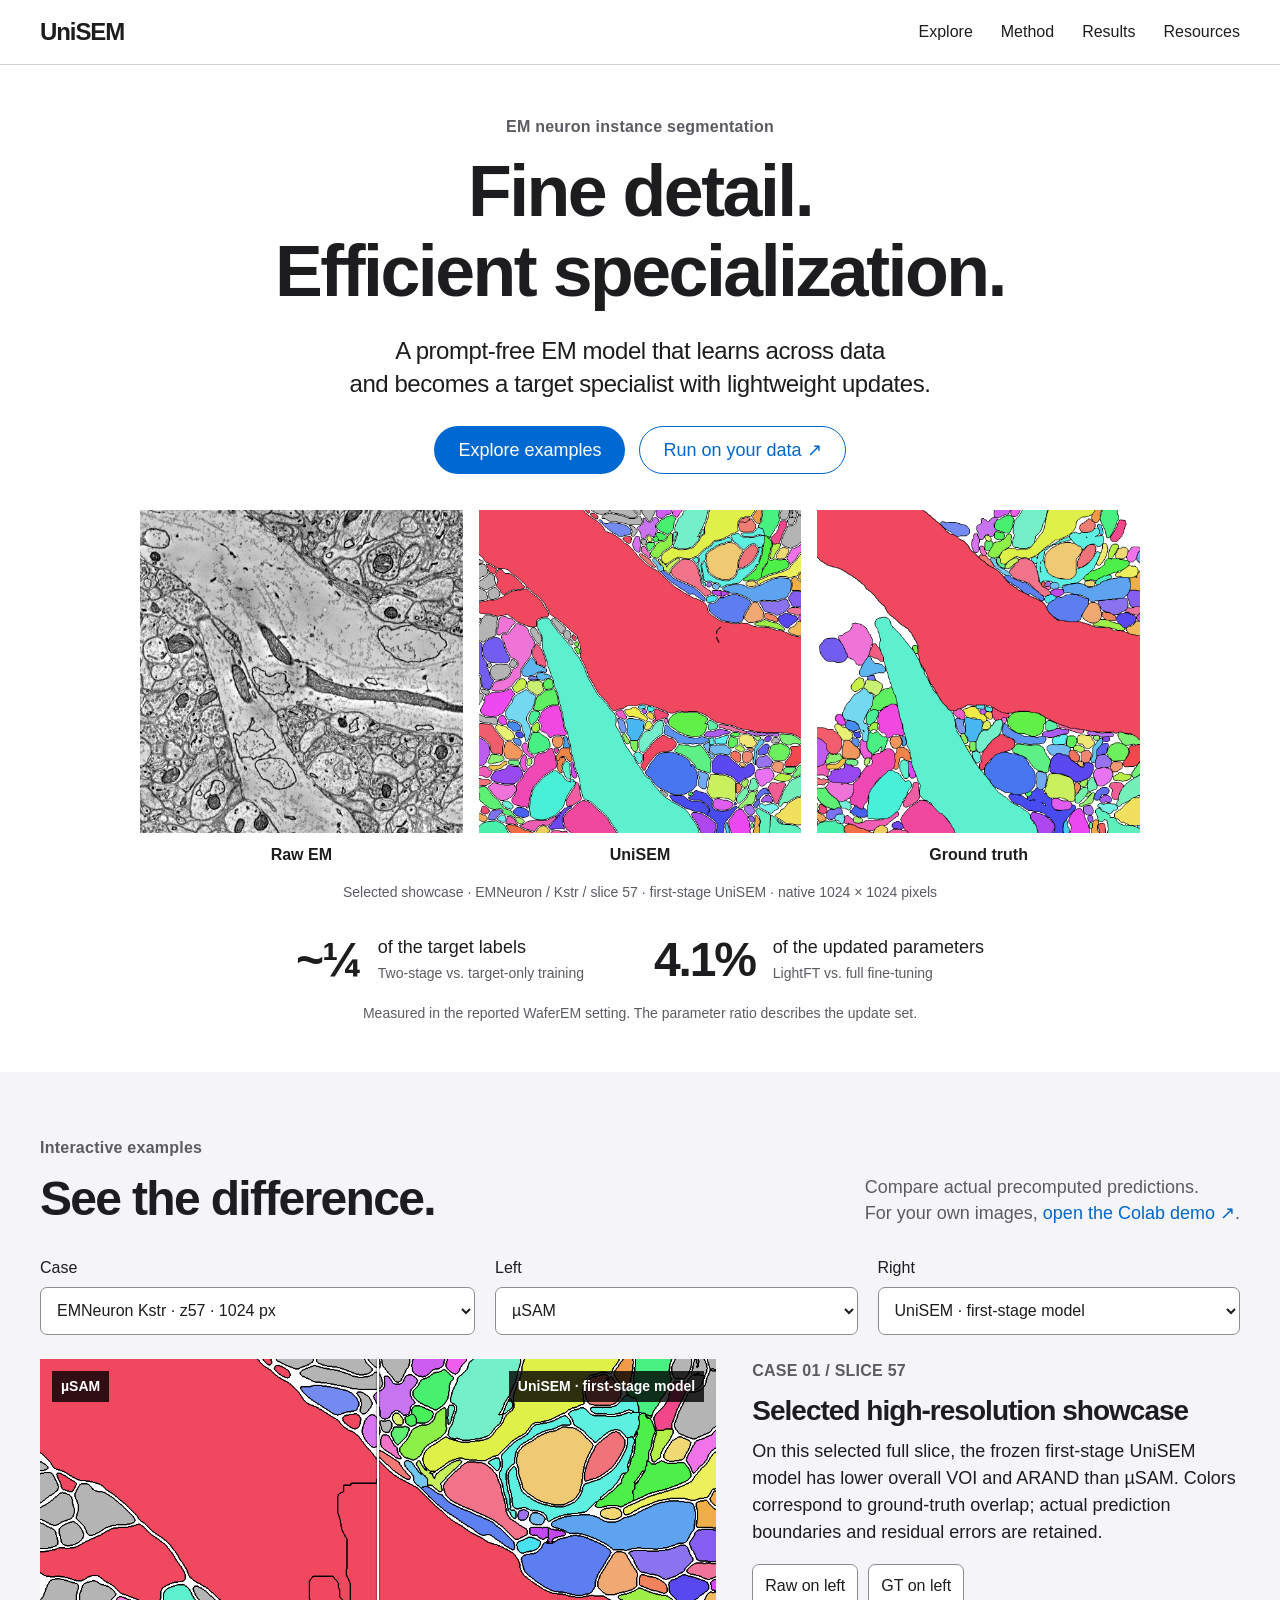
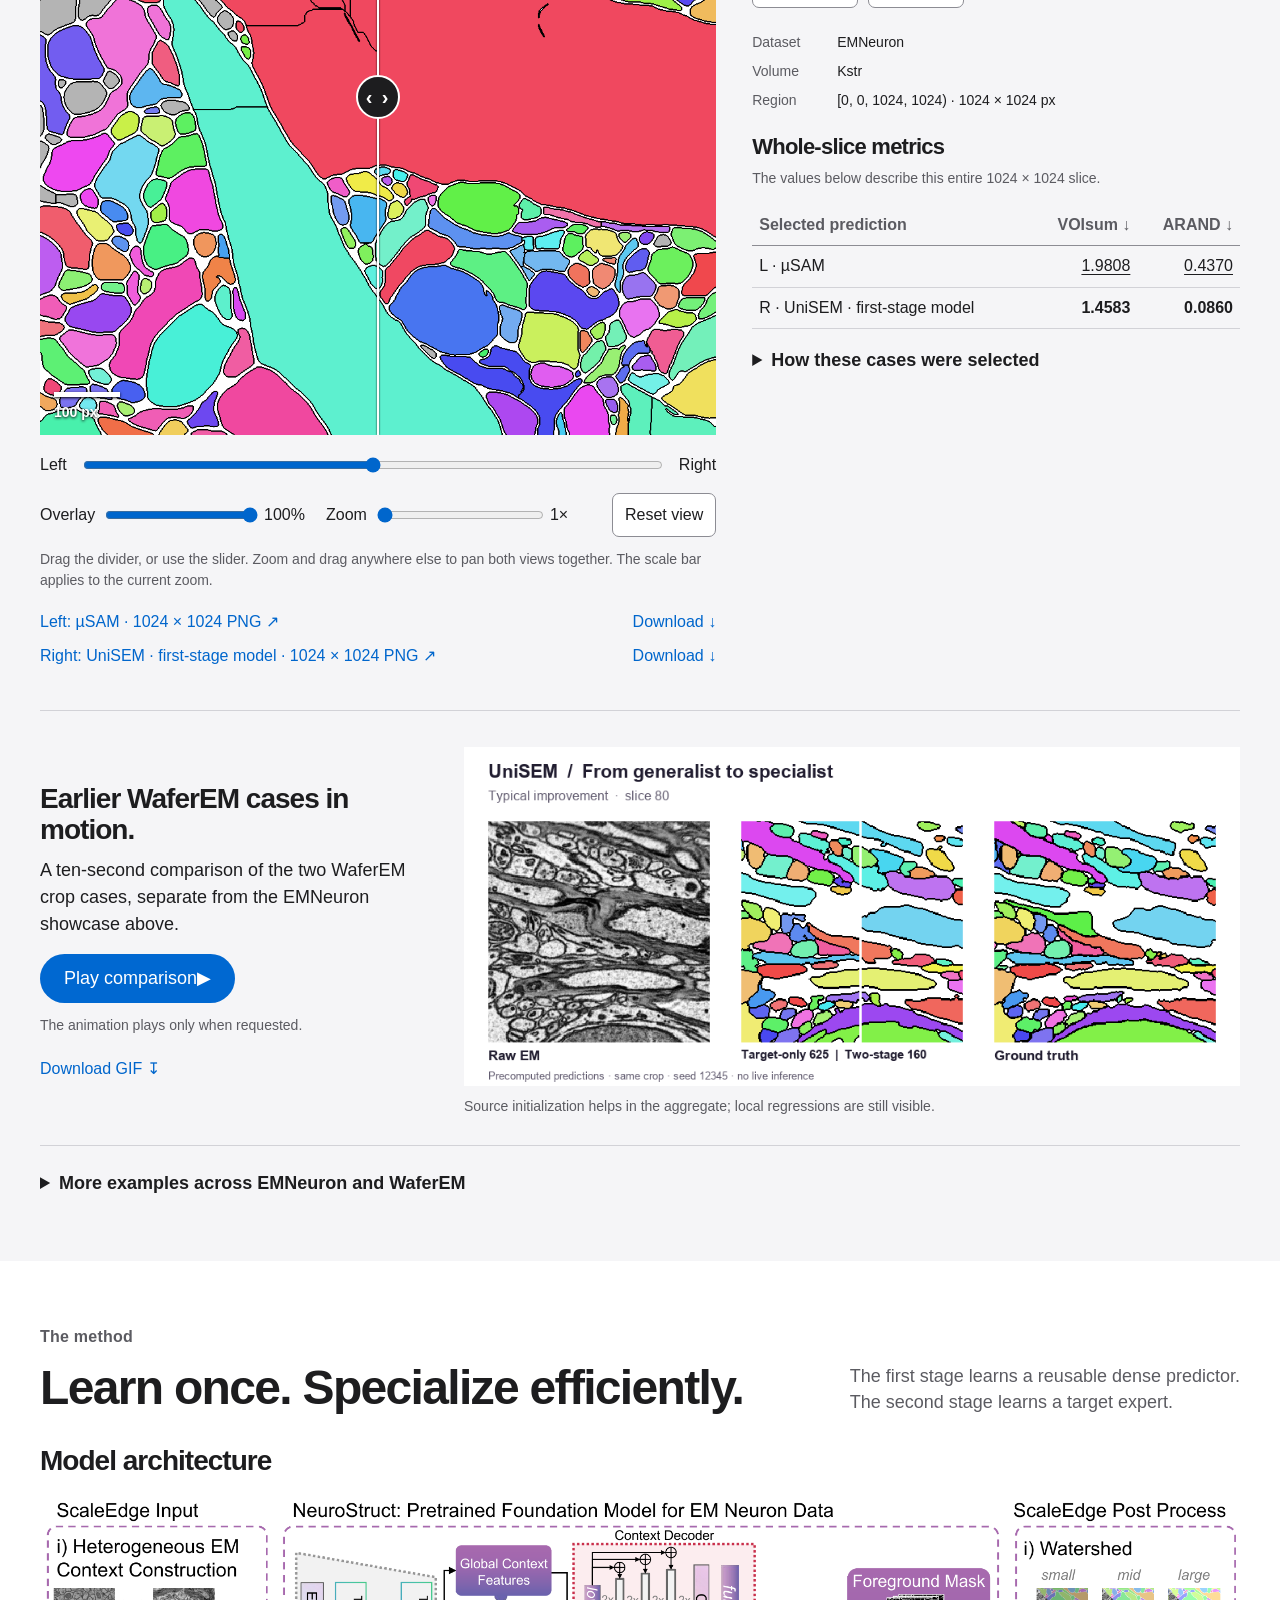
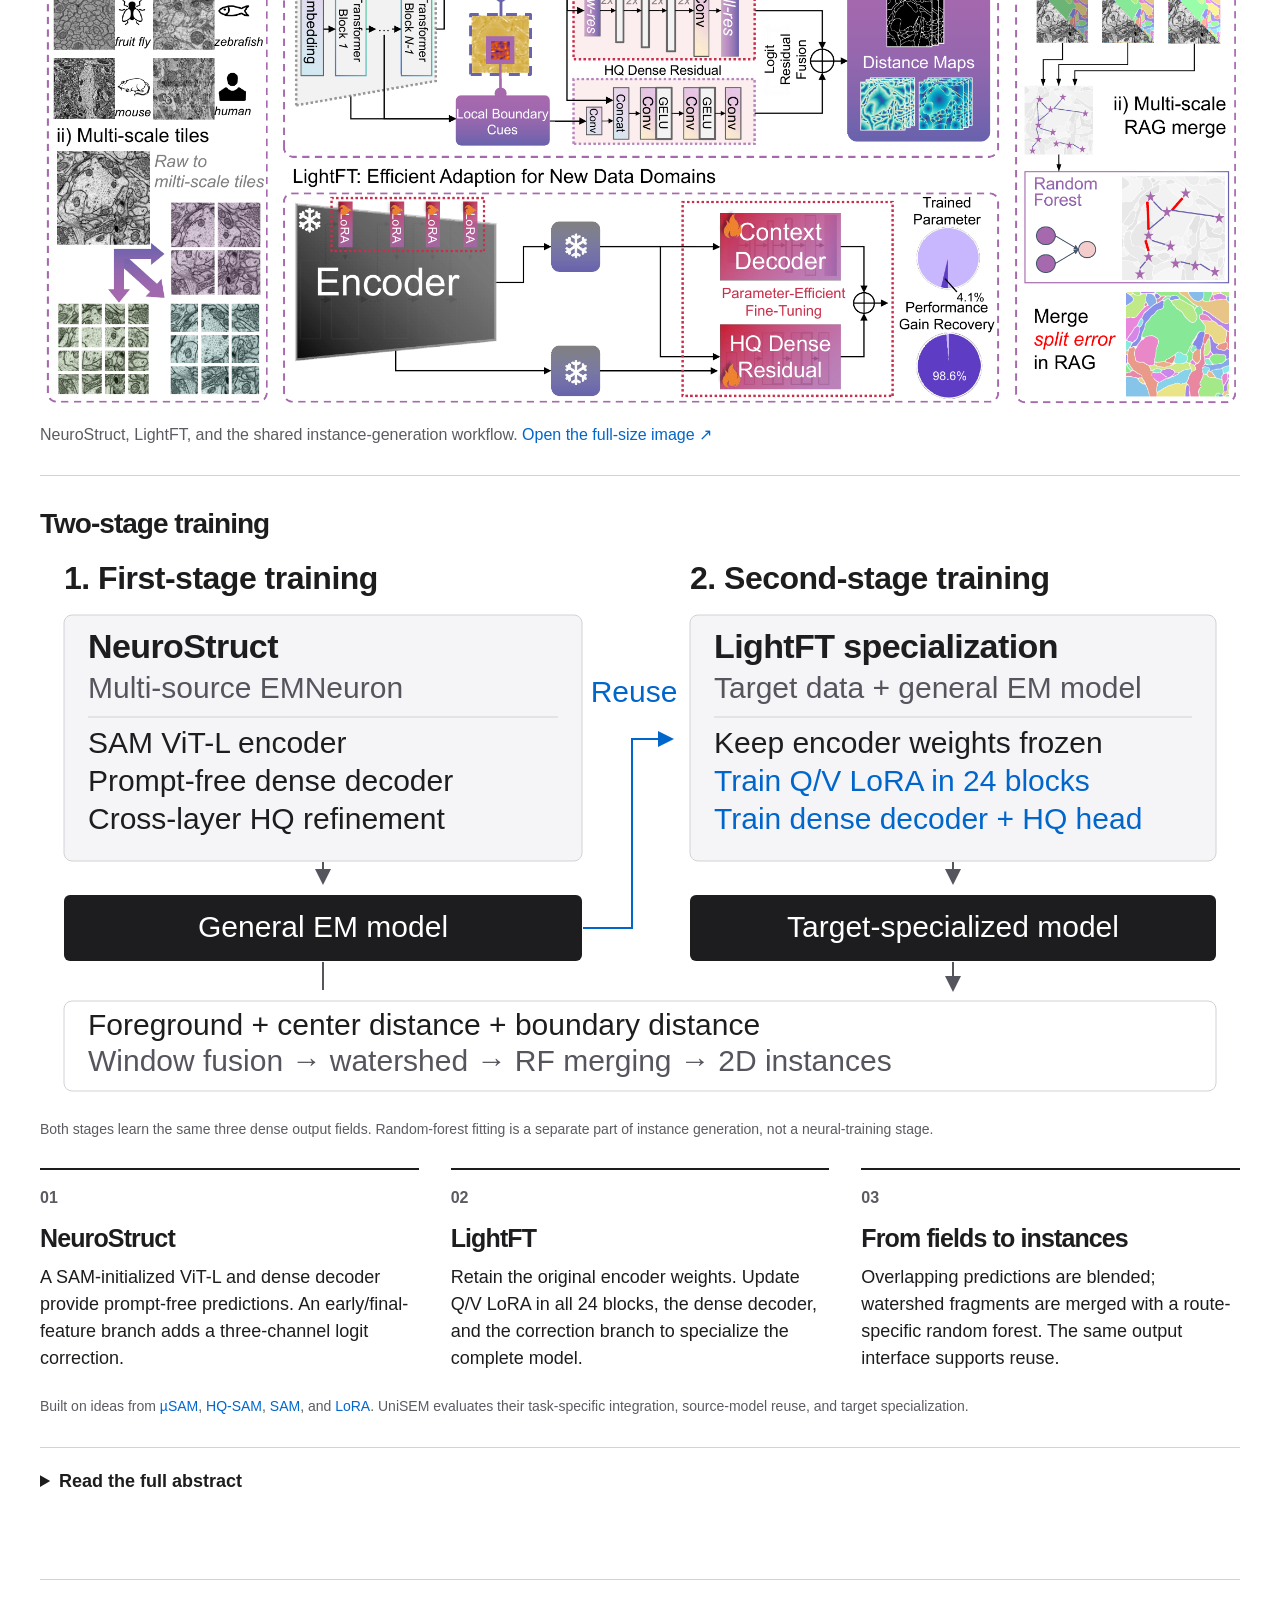
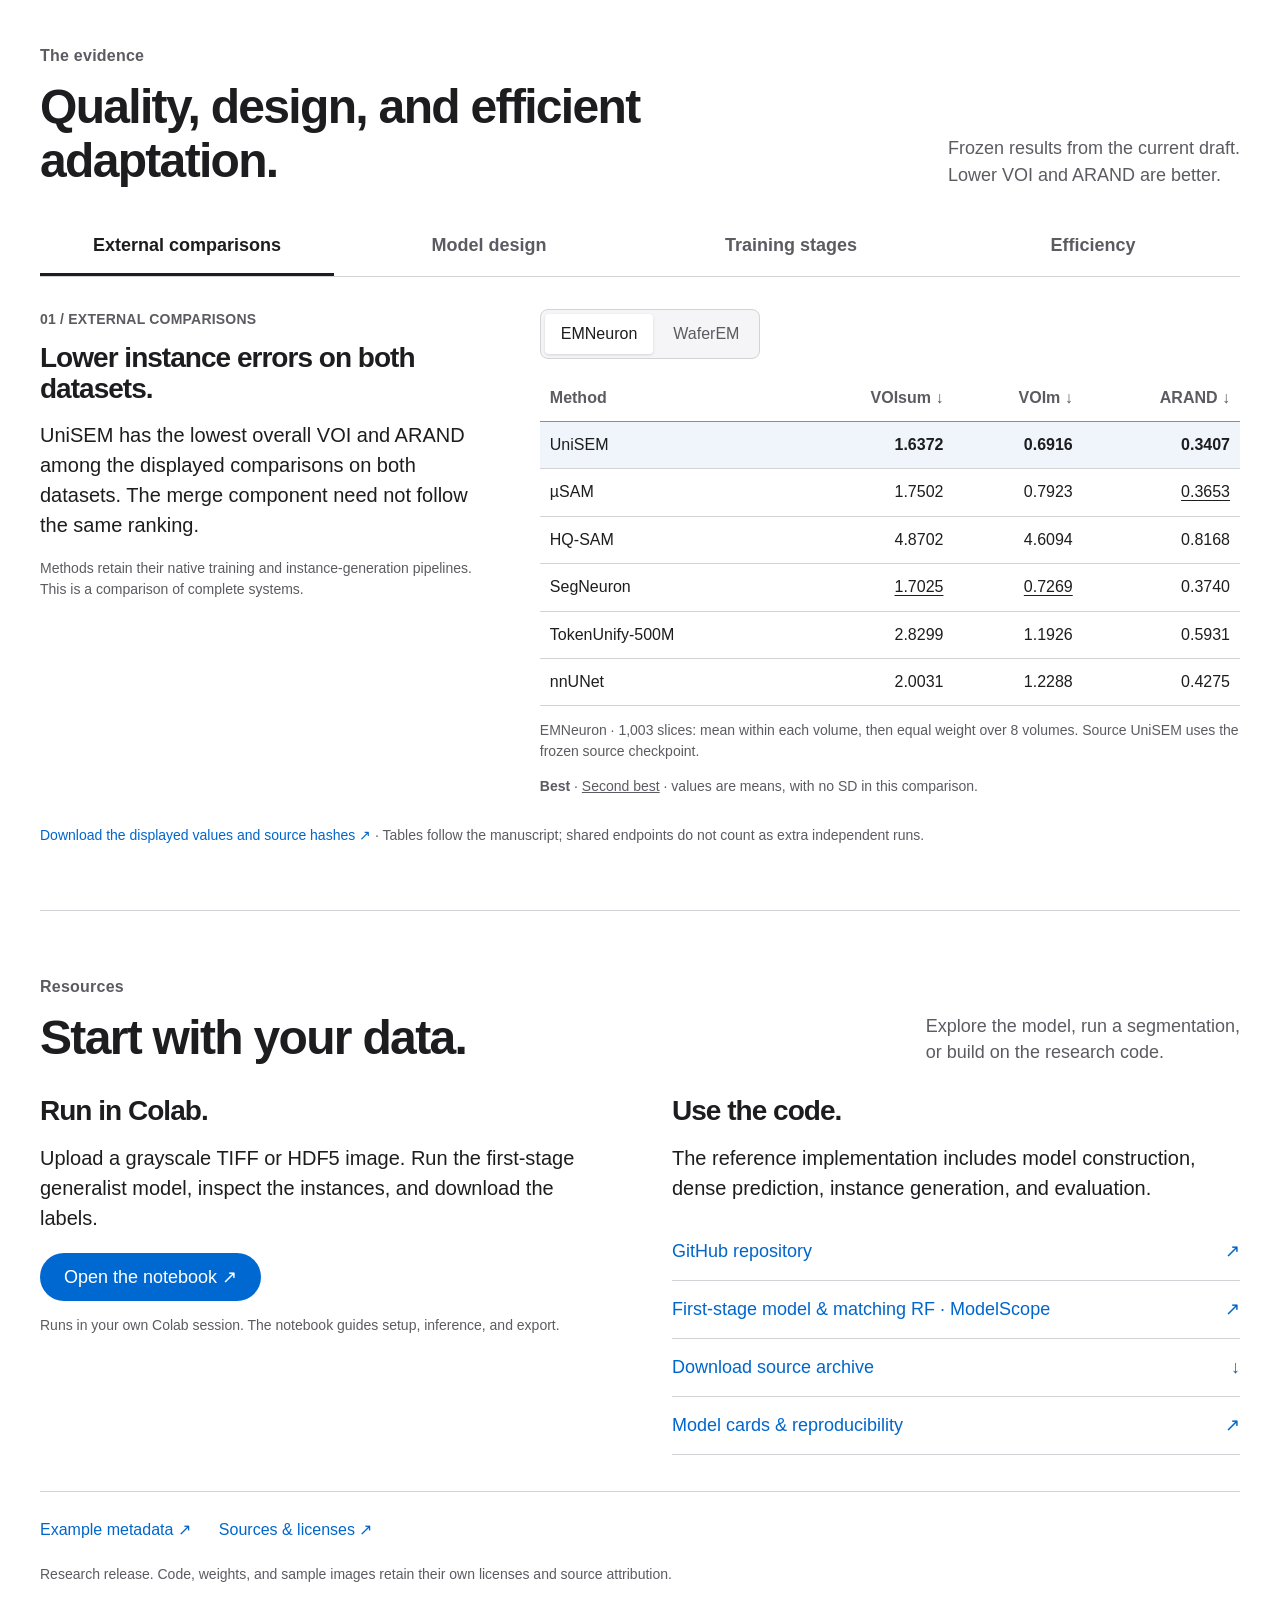
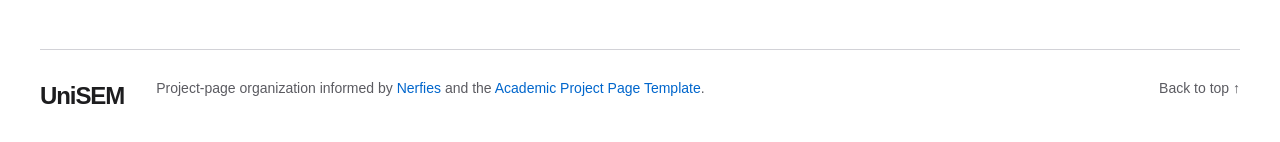
==== commit 0b39f091: "Add native 1024 EMNeuron comparison to project page" ====
--- a/site/index.html
+++ b/site/index.html
@@ -7,8 +7,8 @@
   <meta name="description" content="Prompt-free EM neuron segmentation with a reusable generalist model and efficient target specialization. Explore real predictions or segment your data in Colab.">
   <title>UniSEM | EM neuron segmentation</title>
   <link rel="icon" href="assets/favicon.svg?v=e277f0d589ac" type="image/svg+xml">
-  <link rel="stylesheet" href="styles.css?v=ae7b8bc2bbb1">
-  <script src="app.js?v=02338399c50e" defer></script>
+  <link rel="stylesheet" href="styles.css?v=16bc0d70e972">
+  <script src="app.js?v=920286d796e4" defer></script>
 </head>
 <body>
   <a class="skip-link" href="#main">Skip to content</a>
@@ -25,11 +25,11 @@
       <div class="hero-actions"><a class="button primary" href="#explore">Explore examples</a><a class="button secondary" href="https://colab.research.google.com/github/oxidationreduction/UniSEM-ISBI/blob/main/notebooks/UniSEM_Colab.ipynb">Run on your data ↗</a></div>
       <figure class="hero-visual">
         <div class="em-triptych">
-          <figure><img src="assets/crops/typical_improvement_z080_raw.png" alt="Raw electron microscopy crop showing tightly packed neuronal processes" width="256" height="256"><figcaption>Raw EM</figcaption></figure>
-          <figure><img src="assets/crops/typical_improvement_z080_source160.png" alt="UniSEM two-stage segmentation of the same neuronal region" width="256" height="256"><figcaption>UniSEM</figcaption></figure>
-          <figure><img src="assets/crops/typical_improvement_z080_gt.png" alt="Ground-truth instance segmentation of the same region" width="256" height="256"><figcaption>Ground truth</figcaption></figure>
+          <figure><img src="assets/highres/emneuron_kstr_z057_raw.png" alt="Raw electron microscopy slice showing tightly packed neuronal processes" width="1024" height="1024"><figcaption>Raw EM</figcaption></figure>
+          <figure><img src="assets/highres/emneuron_kstr_z057_unisem.png" alt="UniSEM first-stage segmentation of the same EMNeuron slice" width="1024" height="1024"><figcaption>UniSEM</figcaption></figure>
+          <figure><img src="assets/highres/emneuron_kstr_z057_gt.png" alt="Ground-truth instance segmentation of the same region" width="1024" height="1024"><figcaption>Ground truth</figcaption></figure>
         </div>
-        <figcaption class="hero-caption">Actual predictions · WaferEM · 160 target slices · matched instance colors</figcaption>
+        <figcaption class="hero-caption">Selected showcase · EMNeuron / Kstr / slice 57 · first-stage UniSEM · native 1024 × 1024 pixels</figcaption>
       </figure>
       <div class="hero-facts"><div><strong>~¼</strong><span>of the target labels<br><small>Two-stage vs. target-only training</small></span></div><div><strong>4.1%</strong><span>of the updated parameters<br><small>LightFT vs. full fine-tuning</small></span></div></div>
       <p class="hero-boundary">Measured in the reported WaferEM setting. The parameter ratio describes the update set.</p>
@@ -38,36 +38,37 @@
       <div class="section-shell">
         <div class="section-heading"><div><p class="eyebrow">Interactive examples</p><h2>See the difference.</h2></div><div><p class="section-intro">Compare actual precomputed predictions.<br>For your own images, <a href="https://colab.research.google.com/github/oxidationreduction/UniSEM-ISBI/blob/main/notebooks/UniSEM_Colab.ipynb">open the Colab demo ↗</a>.</p></div></div>
         <div class="explorer-controls">
-          <label class="case-control">Case<select id="case-select"><option value="typical_improvement">Typical improvement · z = 80</option><option value="minimum_improvement">Residual merge / regression · z = 27</option></select></label>
+          <label class="case-control">Case<select id="case-select"></select></label>
           <label>Left<select id="left-select"></select></label><label>Right<select id="right-select"></select></label>
         </div>
         <div class="explorer-layout">
           <div class="viewer-column">
             <div id="compare-viewport" class="compare-viewport" tabindex="0" aria-label="Synchronized prediction comparison. Drag the divider to compare; zoom and drag the image to inspect.">
-              <div class="comparison-layer right-layer"><div class="image-world"><img class="raw-base" alt="Raw EM background" draggable="false" width="256" height="256"><img id="right-image" class="prediction-image" alt="Right selected prediction" draggable="false" width="256" height="256"></div></div>
-              <div class="comparison-layer left-layer"><div class="image-world"><img class="raw-base" alt="Raw EM background" draggable="false" width="256" height="256"><img id="left-image" class="prediction-image" alt="Left selected prediction" draggable="false" width="256" height="256"></div></div>
-              <div class="viewer-label left-label" id="left-label">Target-only · 625 slices</div><div class="viewer-label right-label" id="right-label">Two-stage · 160 slices</div>
+              <div class="comparison-layer right-layer"><div class="image-world"><img class="raw-base" alt="Raw EM background" draggable="false" width="1024" height="1024"><img id="right-image" class="prediction-image" alt="Right selected prediction" draggable="false" width="1024" height="1024"></div></div>
+              <div class="comparison-layer left-layer"><div class="image-world"><img class="raw-base" alt="Raw EM background" draggable="false" width="1024" height="1024"><img id="left-image" class="prediction-image" alt="Left selected prediction" draggable="false" width="1024" height="1024"></div></div>
+              <div class="viewer-label left-label" id="left-label">µSAM</div><div class="viewer-label right-label" id="right-label">UniSEM · first-stage model</div>
               <button id="split-handle" class="split-handle" type="button" aria-label="Drag comparison divider"><span aria-hidden="true">‹ ›</span></button>
-              <div class="scale-bar" id="scale-bar"><span></span><small>500 nm</small></div>
+              <div class="scale-bar" id="scale-bar"><span></span><small>100 px</small></div>
             </div>
             <label class="wipe-control"><span>Left</span><input id="wipe-range" type="range" min="0" max="100" value="50" aria-label="Comparison split position"><span>Right</span></label>
             <div class="view-controls"><label>Overlay <input id="opacity-range" type="range" min="0" max="100" value="100" aria-label="Prediction opacity"><output id="opacity-value">100%</output></label><label>Zoom <input id="zoom-range" type="range" min="1" max="6" step="0.25" value="1" aria-label="Synchronized zoom"><output id="zoom-value">1×</output></label><button class="quiet-button" type="button" id="reset-view">Reset view</button></div>
             <p class="viewer-help">Drag the divider, or use the slider. Zoom and drag anywhere else to pan both views together. The scale bar applies to the current zoom.</p>
+            <div class="full-resolution-links" aria-label="Full-resolution selected images"><div><a id="left-original" href="assets/highres/emneuron_kstr_z057_microsam.png" target="_blank" rel="noopener">Open left PNG ↗</a><a id="left-download" href="assets/highres/emneuron_kstr_z057_microsam.png" download>Download ↓</a></div><div><a id="right-original" href="assets/highres/emneuron_kstr_z057_unisem.png" target="_blank" rel="noopener">Open right PNG ↗</a><a id="right-download" href="assets/highres/emneuron_kstr_z057_unisem.png" download>Download ↓</a></div></div>
           </div>
           <aside class="case-detail" aria-live="polite">
-            <p class="eyebrow" id="case-kicker">CASE 01</p><h3 id="case-title">Typical improvement</h3><p id="case-description"></p>
+            <p class="eyebrow" id="case-kicker">CASE 01</p><h3 id="case-title">Selected high-resolution showcase</h3><p id="case-description"></p>
             <div class="reference-buttons"><button type="button" data-left-reference="raw">Raw on left</button><button type="button" data-left-reference="gt">GT on left</button></div>
-            <dl class="case-metadata"><div><dt>Dataset</dt><dd>WaferEM · 8 nm XY</dd></div><div><dt>Seed</dt><dd>12345</dd></div><div><dt>Crop</dt><dd id="crop-coordinates"></dd></div></dl>
-            <h4>Whole-slice metrics</h4><p class="fine-print">The values below describe the full 625 × 625 slice, <strong>not this 256 × 256 crop</strong>.</p><div class="table-wrap compact-table" id="case-metrics"></div>
-            <details><summary>How these cases were selected</summary><p id="selection-note"></p><p>Every panel uses the same crop. Prediction colors follow maximum full-slice GT overlap, while actual prediction boundaries remain visible. A merged prediction stays a single filled region.</p></details>
+            <dl class="case-metadata"><div><dt>Dataset</dt><dd id="case-dataset">EMNeuron</dd></div><div><dt>Volume</dt><dd id="case-volume">Kstr</dd></div><div id="case-seed-row" hidden><dt>Seed</dt><dd id="case-seed"></dd></div><div><dt>Region</dt><dd id="crop-coordinates"></dd></div></dl>
+            <h4>Whole-slice metrics</h4><p class="fine-print" id="case-metric-note">The values below describe the entire selected slice.</p><div class="table-wrap compact-table" id="case-metrics"></div>
+            <details><summary>How these cases were selected</summary><p id="selection-note"></p><p>Every panel uses the same image region. Prediction colors follow maximum full-slice GT overlap, while actual prediction boundaries remain visible. A merged prediction stays a single filled region.</p></details>
           </aside>
         </div>
 <div class="film-section">
-      <div class="section-margin"><h3>Two cases in motion.</h3><p>A ten-second comparison of the same predictions.</p><button type="button" class="button primary" id="film-toggle" aria-pressed="false">Play comparison <span aria-hidden="true">▶</span></button><p class="fine-print">The animation plays only when requested.</p><a class="subtle-link" href="assets/comparison.gif" download>Download GIF ↧</a></div>
+      <div class="section-margin"><h3>Earlier WaferEM cases in motion.</h3><p>A ten-second comparison of the two WaferEM crop cases, separate from the EMNeuron showcase above.</p><button type="button" class="button primary" id="film-toggle" aria-pressed="false">Play comparison <span aria-hidden="true">▶</span></button><p class="fine-print">The animation plays only when requested.</p><a class="subtle-link" href="assets/comparison.gif" download>Download GIF ↧</a></div>
       <figure class="film-figure"><img id="comparison-film" src="assets/comparison-poster.png" data-animation="assets/comparison.gif" data-poster="assets/comparison-poster.png" width="960" height="420" loading="lazy" alt="Animated comparison of raw EM, target-only 625-slice and two-stage 160-slice predictions, and ground truth for one improvement and one regression case"><figcaption>Source initialization helps in the aggregate; local regressions are still visible.</figcaption></figure>
     </div>
 <details class="more-examples"><summary>More examples across EMNeuron and WaferEM</summary><div class="details-body"><p>Reference model configurations at matched locations.</p><a class="historical-figure" href="assets/qualitative-comparison.png"><img src="assets/qualitative-comparison.png" loading="lazy" width="2600" height="1000" alt="Reference-configuration comparison across EMNeuron and WaferEM, retaining original method labels, yellow arrows, and red circles"></a><p class="fine-print">The upper and lower rows show EMNeuron and WaferEM examples. The displayed LightFT configuration updates only the decoder/HQ branch and does not include the current all-block Q/V LoRA. The figure’s TokenUnify-1B column is not the 500M baseline in the quantitative table. Colors are not guaranteed to identify the same GT instance across these methods. <a href="assets/qualitative-comparison.png">Open the original figure ↗</a></p></div></details>
-        <noscript><p class="notice">The interactive controls require JavaScript. The real prediction examples remain available as images below and in the supplementary PDF.</p></noscript>
+        <noscript><p class="notice">The interactive controls require JavaScript. The static prediction examples and full-resolution PNG links remain available on this page.</p></noscript>
       </div>
     </section>
 <section id="method" class="method-section section-space">
--- a/site/styles.css
+++ b/site/styles.css
@@ -307,3 +307,11 @@
   html { scroll-behavior: auto; }
   *, *::before, *::after { animation: none !important; transition: none !important; }
 }
+
+.full-resolution-links { display: grid; gap: 12px; margin-top: 20px; font-size: 16px; line-height: 1.4; }
+.full-resolution-links > div { display: flex; justify-content: space-between; gap: 18px; align-items: baseline; }
+.full-resolution-links a { min-width: 0; overflow-wrap: anywhere; }
+.full-resolution-links a:last-child { flex-shrink: 0; }
+@media(max-width: 760px) {
+  .full-resolution-links > div { flex-wrap: wrap; gap: 6px 18px; }
+}
